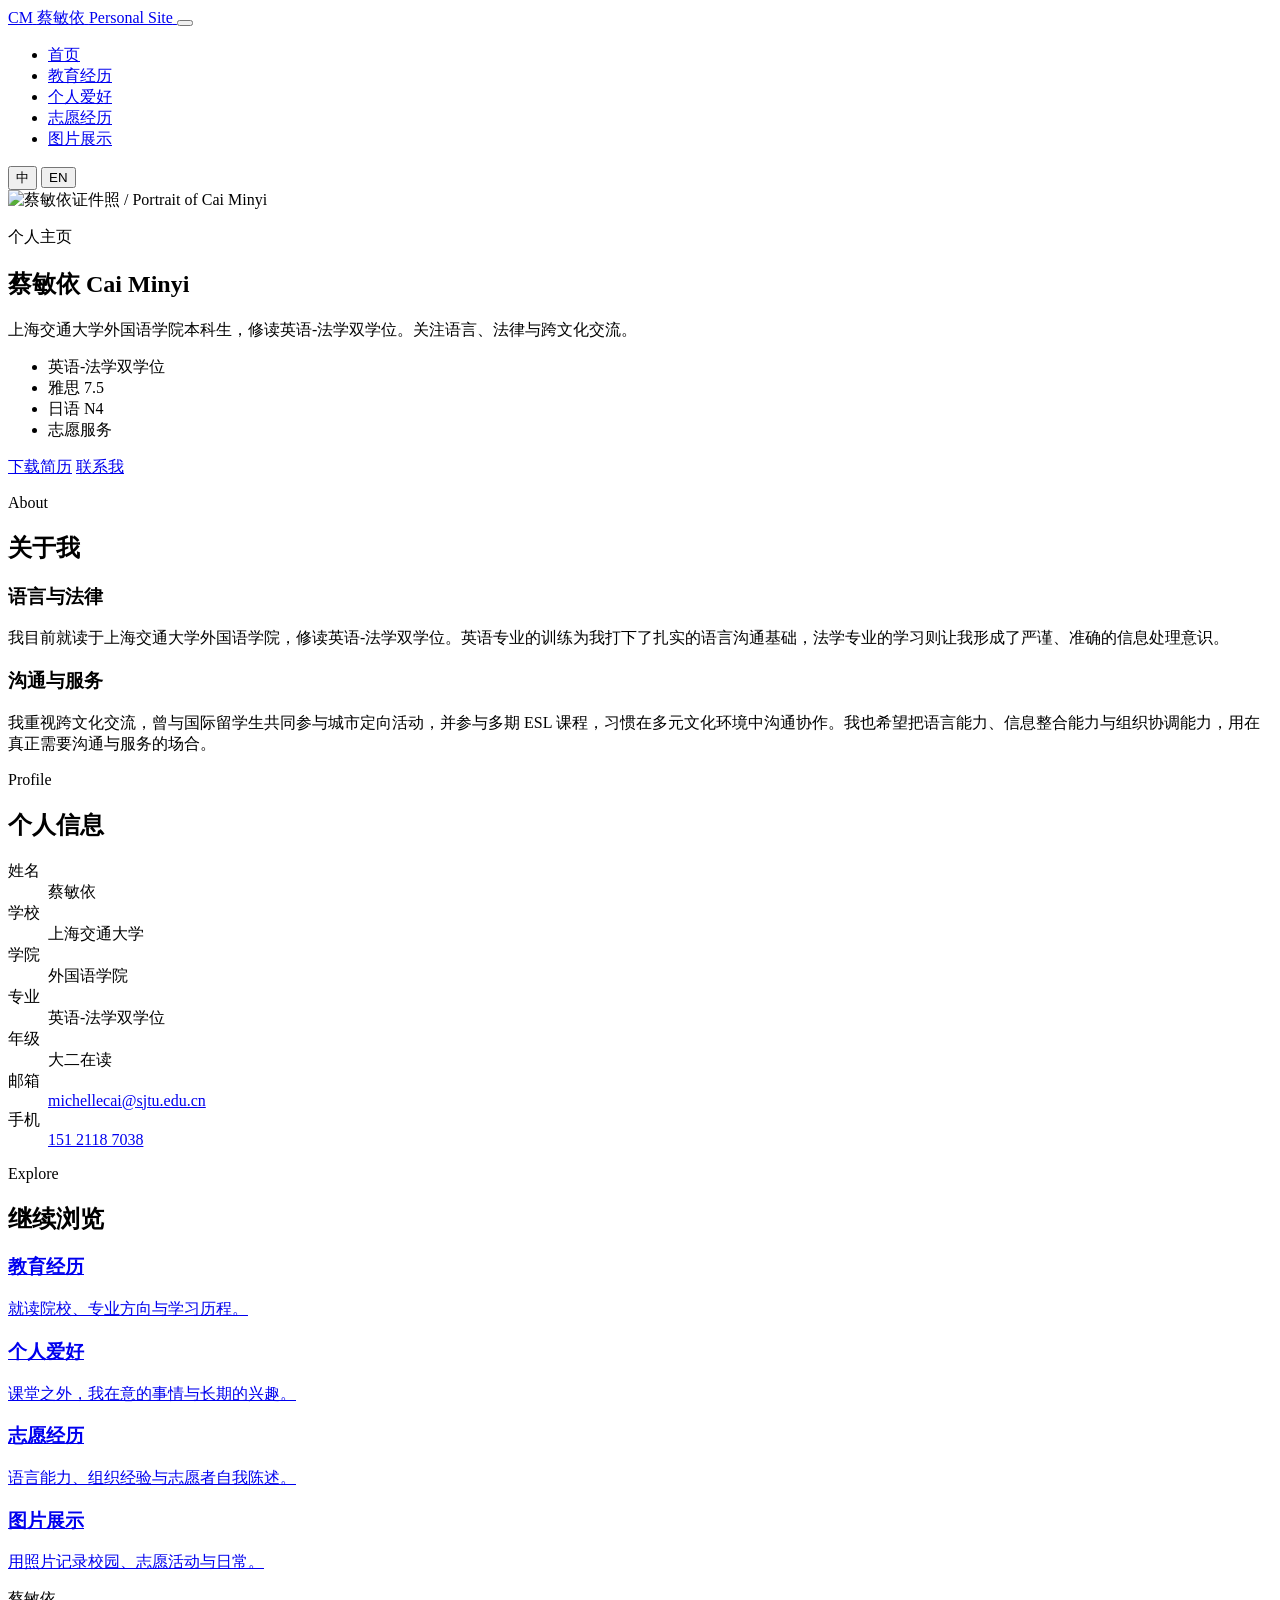
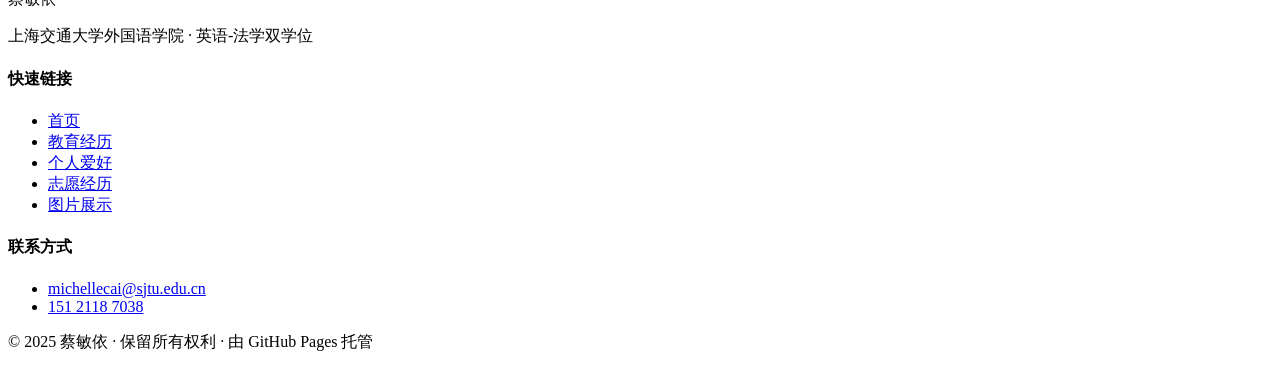
==== index.html @ cd1b555d "Add files via upload" ====
<!DOCTYPE html>
<html lang="zh-CN">
<head>
<meta charset="utf-8">
<meta name="viewport" content="width=device-width, initial-scale=1">
<title>首页 · 蔡敏依</title>
<meta name="description" content="蔡敏依的个人主页 — 上海交通大学外国语学院英语-法学双学位在读。Cai Minyi's personal website — English &amp; Law double degree at Shanghai Jiao Tong University.">
<link rel="icon" href="assets/img/favicon.svg" type="image/svg+xml">
<link rel="stylesheet" href="assets/css/style.css">
<script>
  /* 尽早确定语言，避免英文用户先看到中文 / pick the language before first paint */
  (function () {
    try {
      var q = new URLSearchParams(location.search).get('lang');
      var l = q || localStorage.getItem('cm-lang');
      if (!l) l = (navigator.language || 'zh').toLowerCase().indexOf('zh') === 0 ? 'zh' : 'en';
      if (l !== 'zh') document.documentElement.className += ' lang-en';
    } catch (e) {}
    setTimeout(function () {
      document.documentElement.className =
        document.documentElement.className.replace(/\blang-en\b/, '').replace(/\s+/g, ' ').trim();
    }, 1800);
  })();
</script>
</head>
<body data-title-key="nav.home">

<header class="site-header">
  <div class="wrap">
    <a class="brand" href="index.html">
      <span class="monogram" data-i18n="site.monogram">CM</span>
      <span>
        <span data-i18n="site.name">蔡敏依</span>
        <span class="brand-sub" data-i18n="site.role">Personal Site</span>
      </span>
    </a>
    <button class="nav-toggle" type="button" data-i18n-aria="nav.menu" aria-label="打开菜单" aria-expanded="false" aria-controls="site-nav"><span></span></button>
    <nav class="nav" id="site-nav" data-i18n-aria="nav.menu">
      <ul>
        <li><a href="index.html" class="active" data-i18n="nav.home">首页</a></li>
        <li><a href="education.html" data-i18n="nav.education">教育经历</a></li>
        <li><a href="hobbies.html" data-i18n="nav.hobbies">个人爱好</a></li>
        <li><a href="volunteer.html" data-i18n="nav.volunteer">志愿经历</a></li>
        <li><a href="gallery.html" data-i18n="nav.gallery">图片展示</a></li>
      </ul>
    </nav>
    <div class="lang-switch" role="group" data-i18n-aria="lang.label">
      <button type="button" data-lang-btn="zh" aria-pressed="true" data-i18n="lang.zh">中</button>
      <button type="button" data-lang-btn="en" aria-pressed="false" data-i18n="lang.en">EN</button>
    </div>
  </div>
</header>

<main id="main">

  <!-- ==================== 首屏 · 个人信息 ==================== -->
  <section class="hero">
    <div class="wrap hero-grid">
      <div class="portrait fade-in">
        <img src="assets/img/profile.jpg"
             srcset="assets/img/profile-sm.jpg 400w, assets/img/profile.jpg 786w"
             sizes="(max-width: 900px) 268px, 320px"
             width="786" height="1100"
             alt="蔡敏依证件照 / Portrait of Cai Minyi">
      </div>

      <div class="fade-in d1">
        <p class="eyebrow" data-i18n="home.eyebrow">个人主页</p>
        <h1>
          <span data-i18n="site.name">蔡敏依</span>
          <span class="name-en">Cai Minyi</span>
        </h1>
        <p class="lede" data-i18n="home.lede">上海交通大学外国语学院本科生，修读英语-法学双学位。关注语言、法律与跨文化交流。</p>

        <ul class="tags">
          <li data-i18n="home.tag1">英语-法学双学位</li>
          <li data-i18n="home.tag2">雅思 7.5</li>
          <li data-i18n="home.tag3">日语 N4</li>
          <li data-i18n="home.tag4">志愿服务</li>
        </ul>

        <div class="btn-row">
          <a class="btn btn-primary" href="assets/files/volunteer-cv.docx" download data-i18n="home.btnCv">下载简历</a>
          <a class="btn btn-ghost" href="mailto:michellecai@sjtu.edu.cn" data-i18n="home.btnContact">联系我</a>
        </div>
      </div>
    </div>
  </section>

  <!-- ==================== 关于我 ==================== -->
  <section class="section">
    <div class="wrap">
      <div class="section-head">
        <p class="eyebrow" data-i18n="home.aboutEyebrow">About</p>
        <h2 data-i18n="home.aboutTitle">关于我</h2>
        <div class="rule"></div>
      </div>
      <div class="card-grid">
        <article class="card">
          <h3 data-i18n="home.aboutH1">语言与法律</h3>
          <p data-i18n="home.aboutP1">我目前就读于上海交通大学外国语学院，修读英语-法学双学位。英语专业的训练为我打下了扎实的语言沟通基础，法学专业的学习则让我形成了严谨、准确的信息处理意识。</p>
        </article>
        <article class="card">
          <h3 data-i18n="home.aboutH2">沟通与服务</h3>
          <p data-i18n="home.aboutP2">我重视跨文化交流，曾与国际留学生共同参与城市定向活动，并参与多期 ESL 课程，习惯在多元文化环境中沟通协作。我也希望把语言能力、信息整合能力与组织协调能力，用在真正需要沟通与服务的场合。</p>
        </article>
      </div>
    </div>
  </section>

  <!-- ==================== 个人信息 ==================== -->
  <section class="section">
    <div class="wrap">
      <div class="section-head">
        <p class="eyebrow" data-i18n="home.infoEyebrow">Profile</p>
        <h2 data-i18n="home.infoTitle">个人信息</h2>
        <div class="rule"></div>
      </div>

      <dl class="info-grid">
        <div class="info-item">
          <dt data-i18n="info.name">姓名</dt>
          <dd data-i18n="info.nameVal">蔡敏依</dd>
        </div>
        <div class="info-item">
          <dt data-i18n="info.school">学校</dt>
          <dd data-i18n="info.schoolVal">上海交通大学</dd>
        </div>
        <div class="info-item">
          <dt data-i18n="info.faculty">学院</dt>
          <dd data-i18n="info.facultyVal">外国语学院</dd>
        </div>
        <div class="info-item">
          <dt data-i18n="info.major">专业</dt>
          <dd data-i18n="info.majorVal">英语-法学双学位</dd>
        </div>
        <div class="info-item">
          <dt data-i18n="info.year">年级</dt>
          <dd data-i18n="info.yearVal">大二在读</dd>
        </div>
        <div class="info-item">
          <dt data-i18n="info.email">邮箱</dt>
          <dd><a href="mailto:michellecai@sjtu.edu.cn">michellecai@sjtu.edu.cn</a></dd>
        </div>
        <div class="info-item">
          <dt data-i18n="info.phone">手机</dt>
          <dd><a href="tel:+8615121187038">151 2118 7038</a></dd>
        </div>
      </dl>
    </div>
  </section>

  <!-- ==================== 继续浏览 ==================== -->
  <section class="section">
    <div class="wrap">
      <div class="section-head">
        <p class="eyebrow" data-i18n="home.exploreEyebrow">Explore</p>
        <h2 data-i18n="home.exploreTitle">继续浏览</h2>
        <div class="rule"></div>
      </div>

      <div class="card-grid">
        <a class="card link-card" href="education.html">
          <h3 data-i18n="home.cardEduT">教育经历</h3>
          <p data-i18n="home.cardEduD">就读院校、专业方向与学习历程。</p>
        </a>
        <a class="card link-card" href="hobbies.html">
          <h3 data-i18n="home.cardHobT">个人爱好</h3>
          <p data-i18n="home.cardHobD">课堂之外，我在意的事情与长期的兴趣。</p>
        </a>
        <a class="card link-card" href="volunteer.html">
          <h3 data-i18n="home.cardVolT">志愿经历</h3>
          <p data-i18n="home.cardVolD">语言能力、组织经验与志愿者自我陈述。</p>
        </a>
        <a class="card link-card" href="gallery.html">
          <h3 data-i18n="home.cardGalT">图片展示</h3>
          <p data-i18n="home.cardGalD">用照片记录校园、志愿活动与日常。</p>
        </a>
      </div>
    </div>
  </section>

</main>

<footer class="site-footer">
  <div class="wrap">
    <div class="footer-grid">
      <div class="footer-col">
        <p class="footer-name" data-i18n="site.name">蔡敏依</p>
        <p data-i18n="footer.tagline">上海交通大学外国语学院 · 英语-法学双学位</p>
      </div>
      <div class="footer-col">
        <h4 data-i18n="footer.linksTitle">快速链接</h4>
        <ul class="footer-links">
          <li><a href="index.html" data-i18n="nav.home">首页</a></li>
          <li><a href="education.html" data-i18n="nav.education">教育经历</a></li>
          <li><a href="hobbies.html" data-i18n="nav.hobbies">个人爱好</a></li>
          <li><a href="volunteer.html" data-i18n="nav.volunteer">志愿经历</a></li>
          <li><a href="gallery.html" data-i18n="nav.gallery">图片展示</a></li>
        </ul>
      </div>
      <div class="footer-col">
        <h4 data-i18n="footer.contactTitle">联系方式</h4>
        <ul class="footer-links">
          <li><a href="mailto:michellecai@sjtu.edu.cn">michellecai@sjtu.edu.cn</a></li>
          <li><a href="tel:+8615121187038">151 2118 7038</a></li>
        </ul>
      </div>
    </div>
    <p class="footer-fine">© <span data-year>2025</span> <span data-i18n="site.name">蔡敏依</span> · <span data-i18n="footer.rights">保留所有权利</span> · <span data-i18n="footer.built">由 GitHub Pages 托管</span></p>
  </div>
</footer>

<script src="assets/js/i18n.js"></script>
<script src="assets/js/main.js"></script>
</body>
</html>
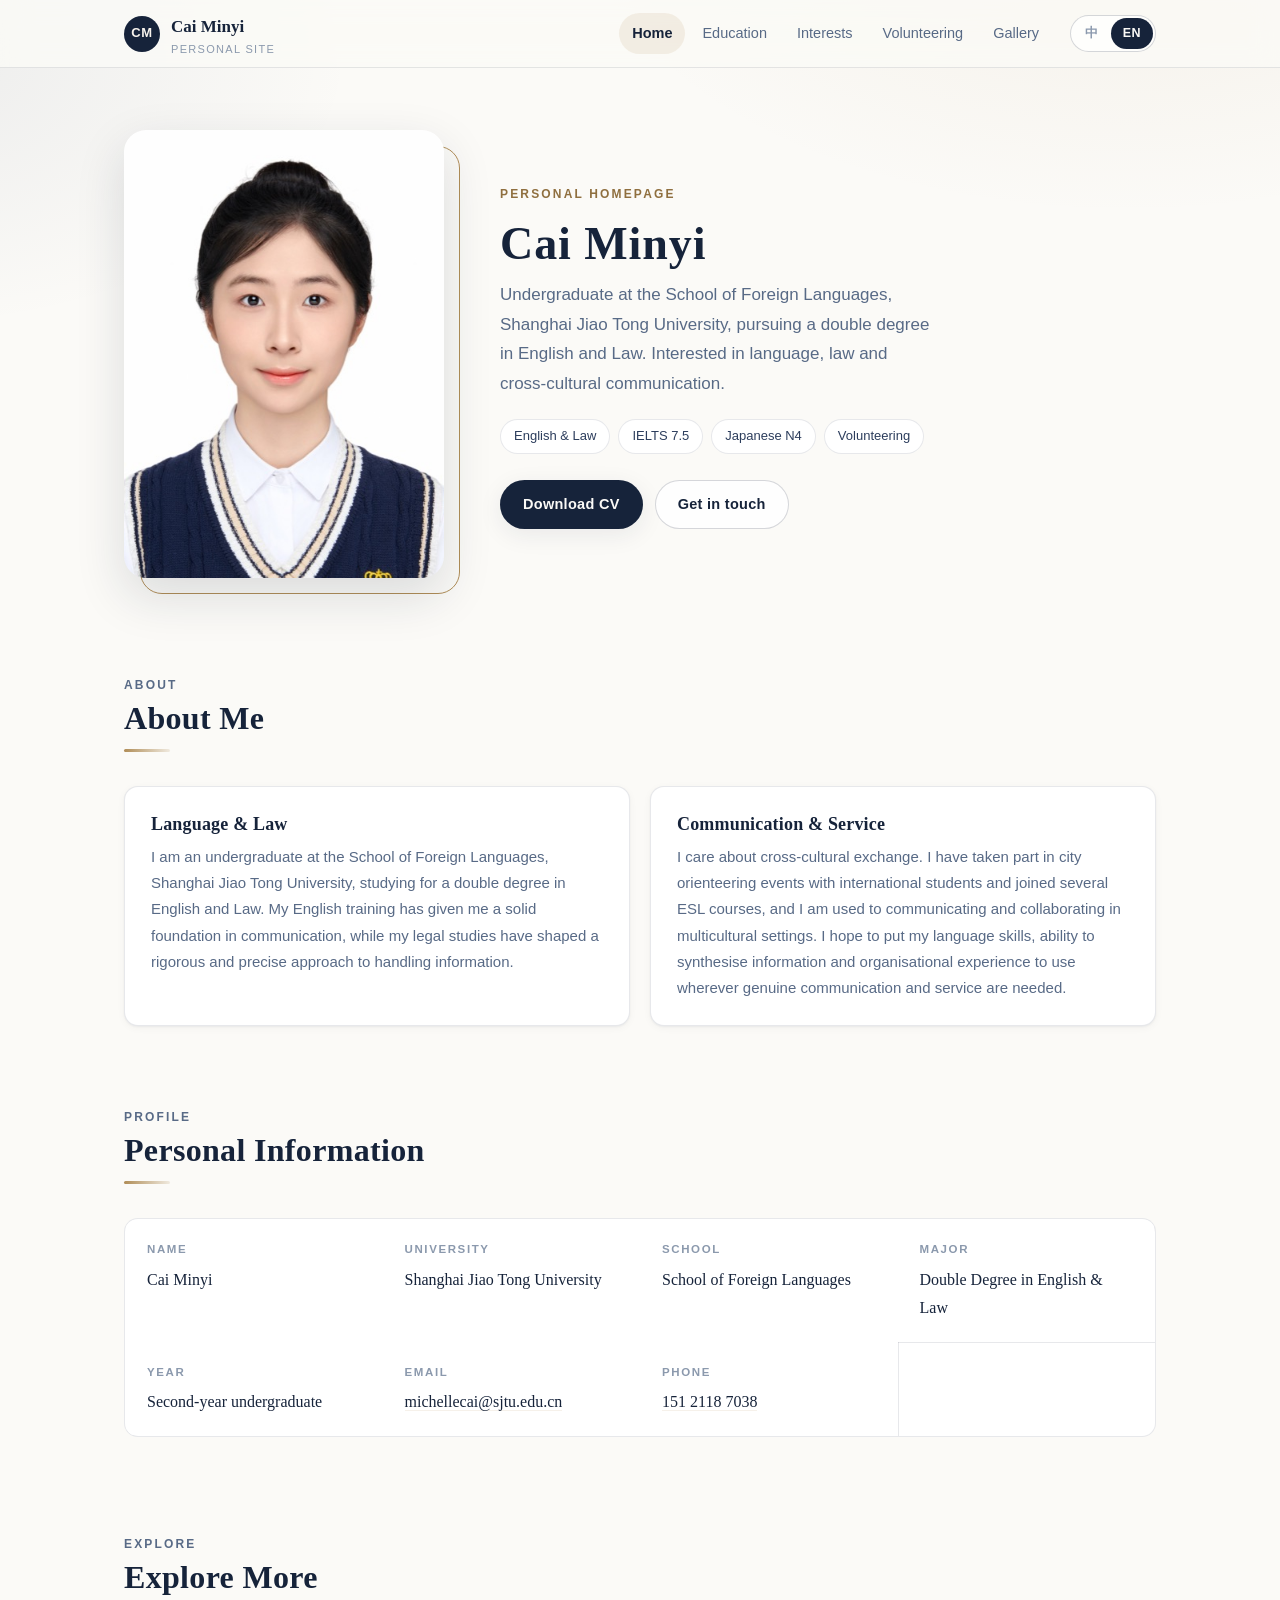
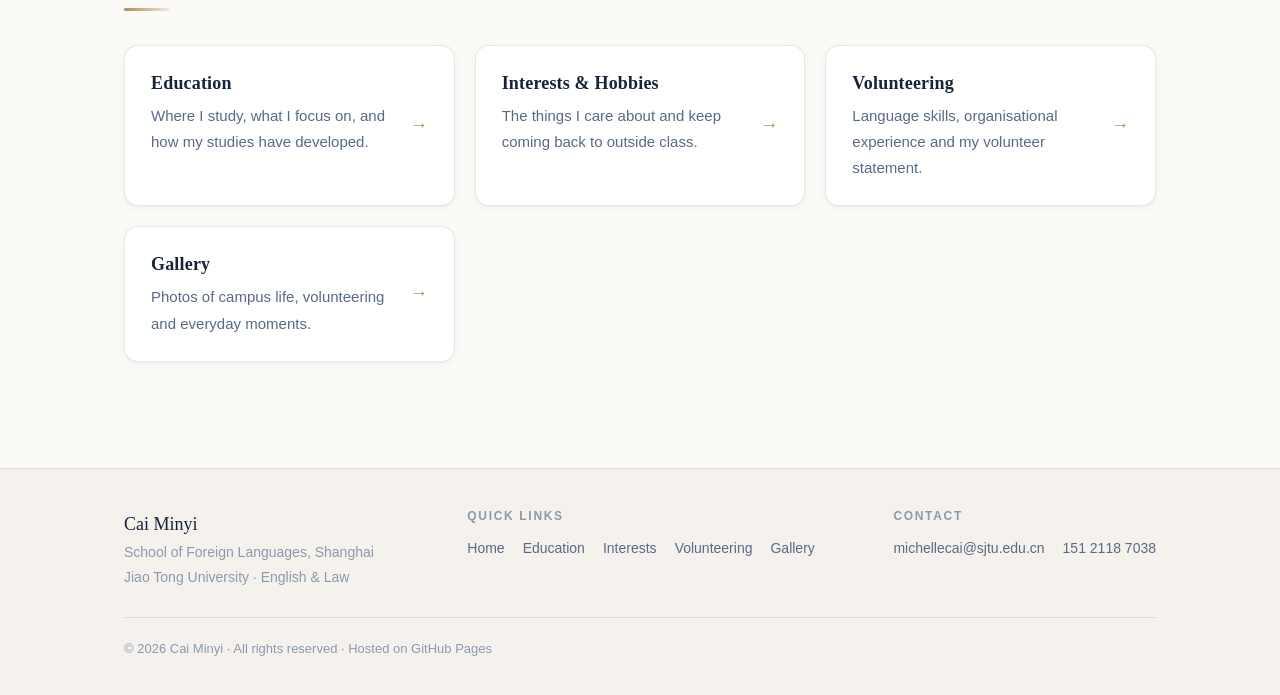
==== commit 49038a41: "Add files via upload" ====
--- a/index.html
+++ b/index.html
@@ -5,8 +5,8 @@
 <meta name="viewport" content="width=device-width, initial-scale=1">
 <title>首页 · 蔡敏依</title>
 <meta name="description" content="蔡敏依的个人主页 — 上海交通大学外国语学院英语-法学双学位在读。Cai Minyi's personal website — English &amp; Law double degree at Shanghai Jiao Tong University.">
-<link rel="icon" href="assets/img/favicon.svg" type="image/svg+xml">
-<link rel="stylesheet" href="assets/css/style.css">
+<link rel="icon" href="favicon.svg" type="image/svg+xml">
+<link rel="stylesheet" href="style.css">
 <script>
   /* 尽早确定语言，避免英文用户先看到中文 / pick the language before first paint */
   (function () {
@@ -57,8 +57,8 @@
   <section class="hero">
     <div class="wrap hero-grid">
       <div class="portrait fade-in">
-        <img src="assets/img/profile.jpg"
-             srcset="assets/img/profile-sm.jpg 400w, assets/img/profile.jpg 786w"
+        <img src="profile.jpg"
+             srcset="profile-sm.jpg 400w, profile.jpg 786w"
              sizes="(max-width: 900px) 268px, 320px"
              width="786" height="1100"
              alt="蔡敏依证件照 / Portrait of Cai Minyi">
@@ -80,7 +80,7 @@
         </ul>
 
         <div class="btn-row">
-          <a class="btn btn-primary" href="assets/files/volunteer-cv.docx" download data-i18n="home.btnCv">下载简历</a>
+          <a class="btn btn-primary" href="volunteer-cv.docx" download data-i18n="home.btnCv">下载简历</a>
           <a class="btn btn-ghost" href="mailto:michellecai@sjtu.edu.cn" data-i18n="home.btnContact">联系我</a>
         </div>
       </div>
@@ -211,7 +211,7 @@
   </div>
 </footer>
 
-<script src="assets/js/i18n.js"></script>
-<script src="assets/js/main.js"></script>
+<script src="i18n.js"></script>
+<script src="main.js"></script>
 </body>
 </html>
--- a/style.css
+++ b/style.css
@@ -0,0 +1,465 @@
+/* ==========================================================================
+   蔡敏依 · 个人主页  |  Cai Minyi · Personal Website
+   Author: built for GitHub Pages (pure static, no dependencies)
+   ========================================================================== */
+
+/* ---------- 1. Design tokens ---------- */
+:root {
+  --ink:        #16233a;
+  --ink-2:      #2c3d5c;
+  --ink-soft:   #586a86;
+  --ink-faint:  #8b99ad;
+  --paper:      #fbfaf7;
+  --paper-2:    #f3f0ea;
+  --card:       #ffffff;
+  --line:       rgba(22, 35, 58, .10);
+  --line-2:     rgba(22, 35, 58, .18);
+  --accent:     #b08d57;
+  --accent-2:   #8f6f3f;
+  --accent-soft:rgba(176, 141, 87, .12);
+  --shadow-sm:  0 1px 2px rgba(22, 35, 58, .05), 0 2px 8px rgba(22, 35, 58, .04);
+  --shadow-md:  0 6px 24px rgba(22, 35, 58, .08);
+  --shadow-lg:  0 18px 50px rgba(22, 35, 58, .14);
+
+  --serif: "Noto Serif SC", "Source Han Serif SC", "Songti SC", "SimSun", Georgia, "Times New Roman", serif;
+  --sans:  -apple-system, BlinkMacSystemFont, "Segoe UI", "PingFang SC",
+           "Hiragino Sans GB", "Microsoft YaHei", "Helvetica Neue", Arial, sans-serif;
+
+  --wrap: 1080px;
+  --radius: 14px;
+  --radius-lg: 22px;
+  --header-h: 68px;
+}
+
+/* ---------- 2. Reset / base ---------- */
+*, *::before, *::after { box-sizing: border-box; }
+
+html { scroll-behavior: smooth; -webkit-text-size-adjust: 100%; }
+
+body {
+  margin: 0;
+  font-family: var(--sans);
+  font-size: 16px;
+  line-height: 1.75;
+  color: var(--ink-2);
+  background: var(--paper);
+  background-image:
+    radial-gradient(900px 520px at 88% -12%, rgba(176, 141, 87, .10), transparent 62%),
+    radial-gradient(760px 460px at -8% 6%, rgba(44, 61, 92, .07), transparent 60%);
+  background-attachment: fixed;
+  -webkit-font-smoothing: antialiased;
+}
+
+/* height:auto is essential — the width/height attributes on <img> become
+   presentational hints for CSS height, which would otherwise stretch images. */
+img { max-width: 100%; height: auto; display: block; border-style: none; }
+a { color: var(--accent-2); text-decoration: none; transition: color .18s ease, opacity .18s ease; }
+a:hover { color: var(--ink); }
+
+h1, h2, h3, h4 {
+  font-family: var(--serif);
+  color: var(--ink);
+  font-weight: 600;
+  line-height: 1.28;
+  margin: 0 0 .5em;
+  letter-spacing: .01em;
+}
+
+p { margin: 0 0 1em; }
+
+:focus-visible {
+  outline: 2px solid var(--accent);
+  outline-offset: 3px;
+  border-radius: 4px;
+}
+
+/* ---------- 3. Layout helpers ---------- */
+.wrap { width: 100%; max-width: var(--wrap); margin: 0 auto; padding: 0 24px; }
+
+main { min-height: 60vh; }
+
+.section { padding: 64px 0 12px; }
+.section:last-of-type { padding-bottom: 76px; }
+
+.eyebrow {
+  display: inline-block;
+  font-size: 12px;
+  font-weight: 700;
+  letter-spacing: .18em;
+  text-transform: uppercase;
+  color: var(--accent-2);
+  margin-bottom: 10px;
+}
+
+.section-head { margin-bottom: 34px; max-width: 74ch; }
+.section-head h2 { font-size: clamp(24px, 3.4vw, 32px); margin-bottom: 10px; }
+.section-head p { color: var(--ink-soft); margin-bottom: 0; }
+
+.rule {
+  width: 46px; height: 3px; border-radius: 3px;
+  background: linear-gradient(90deg, var(--accent), rgba(176, 141, 87, .15));
+  margin: 0 0 22px;
+}
+
+/* ---------- 4. Header / navigation ---------- */
+.site-header {
+  position: sticky; top: 0; z-index: 60;
+  height: var(--header-h);
+  backdrop-filter: saturate(180%) blur(14px);
+  -webkit-backdrop-filter: saturate(180%) blur(14px);
+  background: rgba(251, 250, 247, .82);
+  border-bottom: 1px solid var(--line);
+}
+
+.site-header .wrap {
+  height: 100%;
+  display: flex; align-items: center; gap: 18px;
+}
+
+.brand {
+  display: flex; align-items: center; gap: 11px;
+  font-family: var(--serif); font-size: 17px; font-weight: 600;
+  color: var(--ink); white-space: nowrap;
+}
+.brand:hover { color: var(--ink); }
+.brand .monogram {
+  width: 36px; height: 36px; flex: 0 0 36px;
+  display: grid; place-items: center;
+  border-radius: 50%;
+  background: var(--ink); color: #f7f3ec;
+  font-size: 13px; font-weight: 700; letter-spacing: .04em;
+  font-family: var(--sans);
+}
+.brand .brand-sub { font-family: var(--sans); font-size: 11px; font-weight: 500; letter-spacing: .12em; color: var(--ink-faint); text-transform: uppercase; display: block; line-height: 1; margin-top: 2px; }
+
+.nav { margin-left: auto; }
+.nav ul { display: flex; align-items: center; gap: 4px; list-style: none; margin: 0; padding: 0; }
+.nav a {
+  display: block; padding: 8px 13px; border-radius: 999px;
+  font-size: 14.5px; color: var(--ink-soft); white-space: nowrap;
+  transition: background .18s ease, color .18s ease;
+}
+.nav a:hover { background: rgba(22, 35, 58, .05); color: var(--ink); }
+.nav a.active { color: var(--ink); font-weight: 600; background: var(--accent-soft); }
+
+/* language switch */
+.lang-switch {
+  display: inline-flex; align-items: center;
+  border: 1px solid var(--line-2); border-radius: 999px;
+  padding: 2px; background: rgba(255, 255, 255, .7);
+  flex: 0 0 auto;
+}
+.lang-switch button {
+  appearance: none; border: 0; background: transparent; cursor: pointer;
+  font: inherit; font-size: 12.5px; font-weight: 600; letter-spacing: .04em;
+  color: var(--ink-faint); padding: 5px 12px; border-radius: 999px;
+  transition: background .2s ease, color .2s ease;
+}
+.lang-switch button[aria-pressed="true"] { background: var(--ink); color: #fbfaf7; }
+.lang-switch button:hover[aria-pressed="false"] { color: var(--ink); }
+
+.nav-toggle {
+  display: none; margin-left: auto;
+  width: 42px; height: 38px; border: 1px solid var(--line-2); border-radius: 10px;
+  background: rgba(255, 255, 255, .7); cursor: pointer; padding: 0;
+  place-items: center;
+}
+.nav-toggle span, .nav-toggle span::before, .nav-toggle span::after {
+  content: ""; display: block; width: 17px; height: 1.6px; background: var(--ink); border-radius: 2px;
+  transition: transform .25s ease, opacity .2s ease;
+}
+.nav-toggle span { position: relative; }
+.nav-toggle span::before { position: absolute; top: -5.5px; }
+.nav-toggle span::after  { position: absolute; top: 5.5px; }
+body.nav-open .nav-toggle span { background: transparent; }
+body.nav-open .nav-toggle span::before { transform: translateY(5.5px) rotate(45deg); }
+body.nav-open .nav-toggle span::after  { transform: translateY(-5.5px) rotate(-45deg); }
+
+/* ---------- 5. Hero (home) ---------- */
+.hero { padding: 62px 0 28px; }
+.hero-grid {
+  display: grid; grid-template-columns: 320px 1fr;
+  gap: 56px; align-items: center;
+}
+
+.portrait { position: relative; }
+.portrait::after {
+  content: ""; position: absolute; inset: 16px -16px -16px 16px;
+  border: 1px solid var(--accent); border-radius: var(--radius-lg);
+  z-index: 0; pointer-events: none;
+}
+.portrait img {
+  position: relative; z-index: 1;
+  width: 100%; height: auto; border-radius: var(--radius-lg);
+  box-shadow: var(--shadow-lg);
+  background: var(--paper-2);
+}
+
+.hero h1 {
+  font-size: clamp(32px, 5vw, 46px);
+  letter-spacing: .02em; margin-bottom: 6px;
+}
+.hero .name-en {
+  display: block; font-family: var(--sans); font-size: 14px;
+  font-weight: 500; letter-spacing: .26em; text-transform: uppercase;
+  color: var(--accent-2); margin-bottom: 16px;
+}
+.hero .lede { font-size: 17px; color: var(--ink-soft); max-width: 46ch; margin-bottom: 20px; }
+
+.tags { display: flex; flex-wrap: wrap; gap: 8px; list-style: none; margin: 0 0 26px; padding: 0; }
+.tags li {
+  font-size: 13px; padding: 5px 13px; border-radius: 999px;
+  background: #fff; border: 1px solid var(--line); color: var(--ink-2);
+}
+
+.btn-row { display: flex; flex-wrap: wrap; gap: 12px; }
+.btn {
+  display: inline-flex; align-items: center; gap: 8px;
+  padding: 11px 22px; border-radius: 999px;
+  font-size: 14.5px; font-weight: 600; letter-spacing: .02em;
+  border: 1px solid transparent; cursor: pointer;
+  transition: transform .18s ease, box-shadow .18s ease, background .18s ease, color .18s ease;
+}
+.btn:hover { transform: translateY(-1px); }
+.btn-primary { background: var(--ink); color: #fbfaf7; box-shadow: var(--shadow-md); }
+.btn-primary:hover { background: #0f1a2c; color: #fff; }
+.btn-ghost { background: rgba(255, 255, 255, .8); border-color: var(--line-2); color: var(--ink); }
+.btn-ghost:hover { border-color: var(--accent); color: var(--accent-2); }
+
+/* ---------- 6. Info list ---------- */
+.info-grid {
+  display: grid; grid-template-columns: repeat(auto-fit, minmax(230px, 1fr));
+  gap: 0; background: var(--card);
+  border: 1px solid var(--line); border-radius: var(--radius);
+  overflow: hidden;
+}
+.info-item {
+  background: var(--card); padding: 20px 22px;
+  box-shadow: 1px 0 0 var(--line), 0 1px 0 var(--line);
+}
+.info-item dt {
+  font-size: 11.5px; font-weight: 700; letter-spacing: .14em;
+  text-transform: uppercase; color: var(--ink-faint); margin-bottom: 6px;
+}
+.info-item dd { margin: 0; font-size: 16px; color: var(--ink); font-family: var(--serif); }
+.info-item dd a { color: var(--ink); border-bottom: 1px solid var(--accent-soft); }
+.info-item dd a:hover { color: var(--accent-2); border-bottom-color: var(--accent); }
+
+/* ---------- 7. Cards ---------- */
+.card-grid { display: grid; grid-template-columns: repeat(auto-fit, minmax(260px, 1fr)); gap: 20px; }
+
+.card {
+  background: var(--card); border: 1px solid var(--line);
+  border-radius: var(--radius); padding: 26px 26px 24px;
+  box-shadow: var(--shadow-sm);
+  transition: transform .2s ease, box-shadow .2s ease, border-color .2s ease;
+}
+.card:hover { transform: translateY(-3px); box-shadow: var(--shadow-md); border-color: var(--line-2); }
+.card h3 { font-size: 18px; margin-bottom: 8px; }
+.card p { color: var(--ink-soft); font-size: 15px; margin-bottom: 0; }
+.card .icon {
+  width: 40px; height: 40px; border-radius: 11px; margin-bottom: 16px;
+  display: grid; place-items: center; background: var(--accent-soft);
+  color: var(--accent-2); font-size: 19px;
+}
+
+/* link-cards on home */
+.link-card { display: block; color: inherit; position: relative; padding-right: 46px; }
+.link-card::after {
+  content: "→"; position: absolute; right: 26px; top: 50%; transform: translateY(-50%);
+  color: var(--accent); font-size: 18px; transition: transform .2s ease;
+}
+.link-card:hover { color: inherit; }
+.link-card:hover::after { transform: translateY(-50%) translateX(4px); }
+
+/* ---------- 8. Timeline (education) ---------- */
+.timeline { position: relative; list-style: none; margin: 0; padding: 0 0 0 30px; }
+.timeline::before {
+  content: ""; position: absolute; left: 6px; top: 6px; bottom: 6px;
+  width: 1px; background: linear-gradient(180deg, var(--accent), rgba(176, 141, 87, .12));
+}
+.timeline > li { position: relative; padding: 0 0 34px; }
+.timeline > li::before {
+  content: ""; position: absolute; left: -30px; top: 8px;
+  width: 13px; height: 13px; border-radius: 50%;
+  background: var(--paper); border: 2px solid var(--accent);
+}
+.timeline .tl-when {
+  font-size: 12.5px; font-weight: 700; letter-spacing: .1em;
+  text-transform: uppercase; color: var(--accent-2); margin-bottom: 4px;
+}
+.timeline h3 { font-size: 19px; margin-bottom: 2px; }
+.timeline .tl-org { font-size: 14.5px; color: var(--ink-faint); margin-bottom: 10px; }
+.timeline p { color: var(--ink-soft); font-size: 15px; margin-bottom: 0; max-width: 68ch; }
+
+/* ---------- 9. Placeholder (待填写) ---------- */
+.tbd {
+  display: inline-block; font-family: var(--sans);
+  font-size: 12.5px; font-weight: 600; letter-spacing: .06em;
+  color: var(--accent-2); background: var(--accent-soft);
+  border: 1px dashed rgba(176, 141, 87, .55);
+  border-radius: 999px; padding: 2px 11px;
+}
+.tbd-block {
+  border: 1px dashed var(--line-2); border-radius: var(--radius);
+  padding: 22px 24px; background: rgba(255, 255, 255, .6);
+  color: var(--ink-faint); font-size: 15px;
+}
+.tbd-block strong { color: var(--ink-soft); font-weight: 600; }
+
+/* ---------- 10. Gallery ---------- */
+.gallery {
+  display: grid; gap: 16px; align-items: start;
+  grid-template-columns: repeat(auto-fill, minmax(280px, 1fr));
+}
+.gallery figure {
+  margin: 0; position: relative; overflow: hidden;
+  border-radius: var(--radius); background: var(--card);
+  border: 1px solid var(--line); box-shadow: var(--shadow-sm);
+  cursor: zoom-in;
+  transition: transform .22s ease, box-shadow .22s ease;
+}
+.gallery figure:hover { transform: translateY(-3px); box-shadow: var(--shadow-md); }
+.gallery img {
+  width: 100%; height: auto; aspect-ratio: 4 / 3;
+  object-fit: cover; transition: transform .5s ease;
+}
+.gallery figure:hover img { transform: scale(1.04); }
+.gallery figcaption {
+  padding: 13px 16px 15px; font-size: 14px; color: var(--ink-2);
+  border-top: 1px solid var(--line);
+}
+.gallery figcaption small { display: block; color: var(--ink-faint); font-size: 12.5px; margin-top: 3px; }
+
+/* lightbox */
+.lightbox {
+  position: fixed; inset: 0; z-index: 200;
+  display: none; place-items: center; padding: 24px;
+  background: rgba(12, 18, 30, .92);
+  backdrop-filter: blur(3px);
+}
+.lightbox.open { display: grid; animation: fade .22s ease; }
+.lightbox img {
+  max-width: min(1080px, 94vw); max-height: 82vh; width: auto;
+  border-radius: 10px; box-shadow: 0 30px 80px rgba(0, 0, 0, .5);
+}
+.lightbox .lb-cap { color: #e8e3da; text-align: center; margin-top: 14px; font-size: 14.5px; }
+.lightbox .lb-close {
+  position: absolute; top: 18px; right: 22px;
+  width: 44px; height: 44px; border-radius: 50%;
+  border: 1px solid rgba(255, 255, 255, .3); background: rgba(255, 255, 255, .08);
+  color: #fff; font-size: 20px; line-height: 1; cursor: pointer;
+}
+.lightbox .lb-close:hover { background: rgba(255, 255, 255, .2); }
+.lightbox .lb-nav {
+  position: absolute; top: 50%; transform: translateY(-50%);
+  width: 46px; height: 46px; border-radius: 50%; cursor: pointer;
+  border: 1px solid rgba(255, 255, 255, .3); background: rgba(255, 255, 255, .08);
+  color: #fff; font-size: 18px; line-height: 1;
+}
+.lightbox .lb-nav:hover { background: rgba(255, 255, 255, .2); }
+.lightbox .lb-prev { left: 20px; }
+.lightbox .lb-next { right: 20px; }
+@media (max-width: 620px) { .lightbox .lb-nav { display: none; } }
+
+/* ---------- 11. Quote / statement ---------- */
+.quote {
+  background: var(--card); border: 1px solid var(--line);
+  border-left: 3px solid var(--accent);
+  border-radius: 0 var(--radius) var(--radius) 0;
+  padding: 28px 30px; box-shadow: var(--shadow-sm);
+  color: var(--ink-2); font-size: 16px;
+}
+.quote p:last-child { margin-bottom: 0; }
+
+/* ---------- 12. Page header (inner pages) ---------- */
+.page-head { padding: 56px 0 8px; }
+.page-head h1 { font-size: clamp(28px, 4.4vw, 40px); margin-bottom: 12px; }
+.page-head p { color: var(--ink-soft); max-width: 66ch; }
+
+/* ---------- 13. Footer ---------- */
+.site-footer {
+  border-top: 1px solid var(--line);
+  background: rgba(243, 240, 234, .7);
+  padding: 40px 0 34px; margin-top: 30px;
+  font-size: 14px; color: var(--ink-faint);
+}
+.footer-grid {
+  display: flex; flex-wrap: wrap; gap: 22px;
+  align-items: flex-start; justify-content: space-between;
+}
+.footer-links { display: flex; flex-wrap: wrap; gap: 18px; list-style: none; margin: 0; padding: 0; }
+.footer-links a { color: var(--ink-soft); }
+.footer-links a:hover { color: var(--accent-2); }
+
+/* ---------- 14. Page transition ---------- */
+@media (prefers-reduced-motion: no-preference) {
+  .fade-in { animation: rise .5s cubic-bezier(.22, .8, .3, 1) both; }
+  .fade-in.d1 { animation-delay: .06s; }
+  .fade-in.d2 { animation-delay: .12s; }
+  .fade-in.d3 { animation-delay: .18s; }
+}
+@keyframes rise { from { opacity: 0; transform: translateY(14px); } to { opacity: 1; transform: none; } }
+@keyframes fade { from { opacity: 0; } to { opacity: 1; } }
+
+/* ---------- 15. Responsive ---------- */
+@media (max-width: 900px) {
+  .hero-grid { grid-template-columns: 1fr; gap: 38px; }
+  .portrait { max-width: 268px; }
+  .portrait::after { inset: 12px -12px -12px 12px; }
+}
+
+@media (max-width: 820px) {
+  :root { --header-h: 62px; }
+  .nav-toggle { display: grid; }
+  .nav {
+    position: fixed; left: 0; right: 0; top: var(--header-h);
+    margin: 0; padding: 10px 18px 18px;
+    background: rgba(251, 250, 247, .98);
+    border-bottom: 1px solid var(--line);
+    box-shadow: var(--shadow-md);
+    transform: translateY(-12px); opacity: 0; pointer-events: none;
+    transition: transform .22s ease, opacity .22s ease;
+  }
+  body.nav-open .nav { transform: none; opacity: 1; pointer-events: auto; }
+  .nav ul { flex-direction: column; align-items: stretch; gap: 2px; }
+  .nav a { padding: 12px 14px; border-radius: 10px; font-size: 15.5px; }
+  .lang-switch { margin-left: 10px; }
+  .brand .brand-sub { display: none; }
+}
+
+@media (max-width: 560px) {
+  body { font-size: 15.5px; }
+  .wrap { padding: 0 18px; }
+  .section { padding: 46px 0 8px; }
+  .hero { padding: 40px 0 20px; }
+  .btn { padding: 10px 18px; font-size: 14px; }
+  .card { padding: 22px 20px; }
+  .quote { padding: 22px 20px; }
+}
+
+/* ---------- 16. Footer details ---------- */
+.footer-col { min-width: 190px; }
+.footer-col h4 {
+  font-family: var(--sans); font-size: 12px; font-weight: 700;
+  letter-spacing: .14em; text-transform: uppercase; color: var(--ink-faint);
+  margin: 0 0 12px;
+}
+.footer-name { font-family: var(--serif); font-size: 18px; color: var(--ink); margin-bottom: 6px; }
+.footer-col p { margin-bottom: 0; max-width: 34ch; }
+.footer-fine {
+  margin: 28px 0 0; padding-top: 20px;
+  border-top: 1px solid var(--line);
+  font-size: 13px; color: var(--ink-faint);
+}
+
+/* ---------- 17. Avoid a flash of the wrong language ---------- */
+html.lang-en body { opacity: 0; }
+html.lang-en.i18n-ready body { opacity: 1; transition: opacity .2s ease; }
+html[data-lang="en"] .name-en { display: none; }
+
+/* ---------- 18. Print ---------- */
+@media print {
+  .site-header, .site-footer, .btn-row, .lightbox { display: none !important; }
+  body { background: #fff; opacity: 1 !important; }
+}
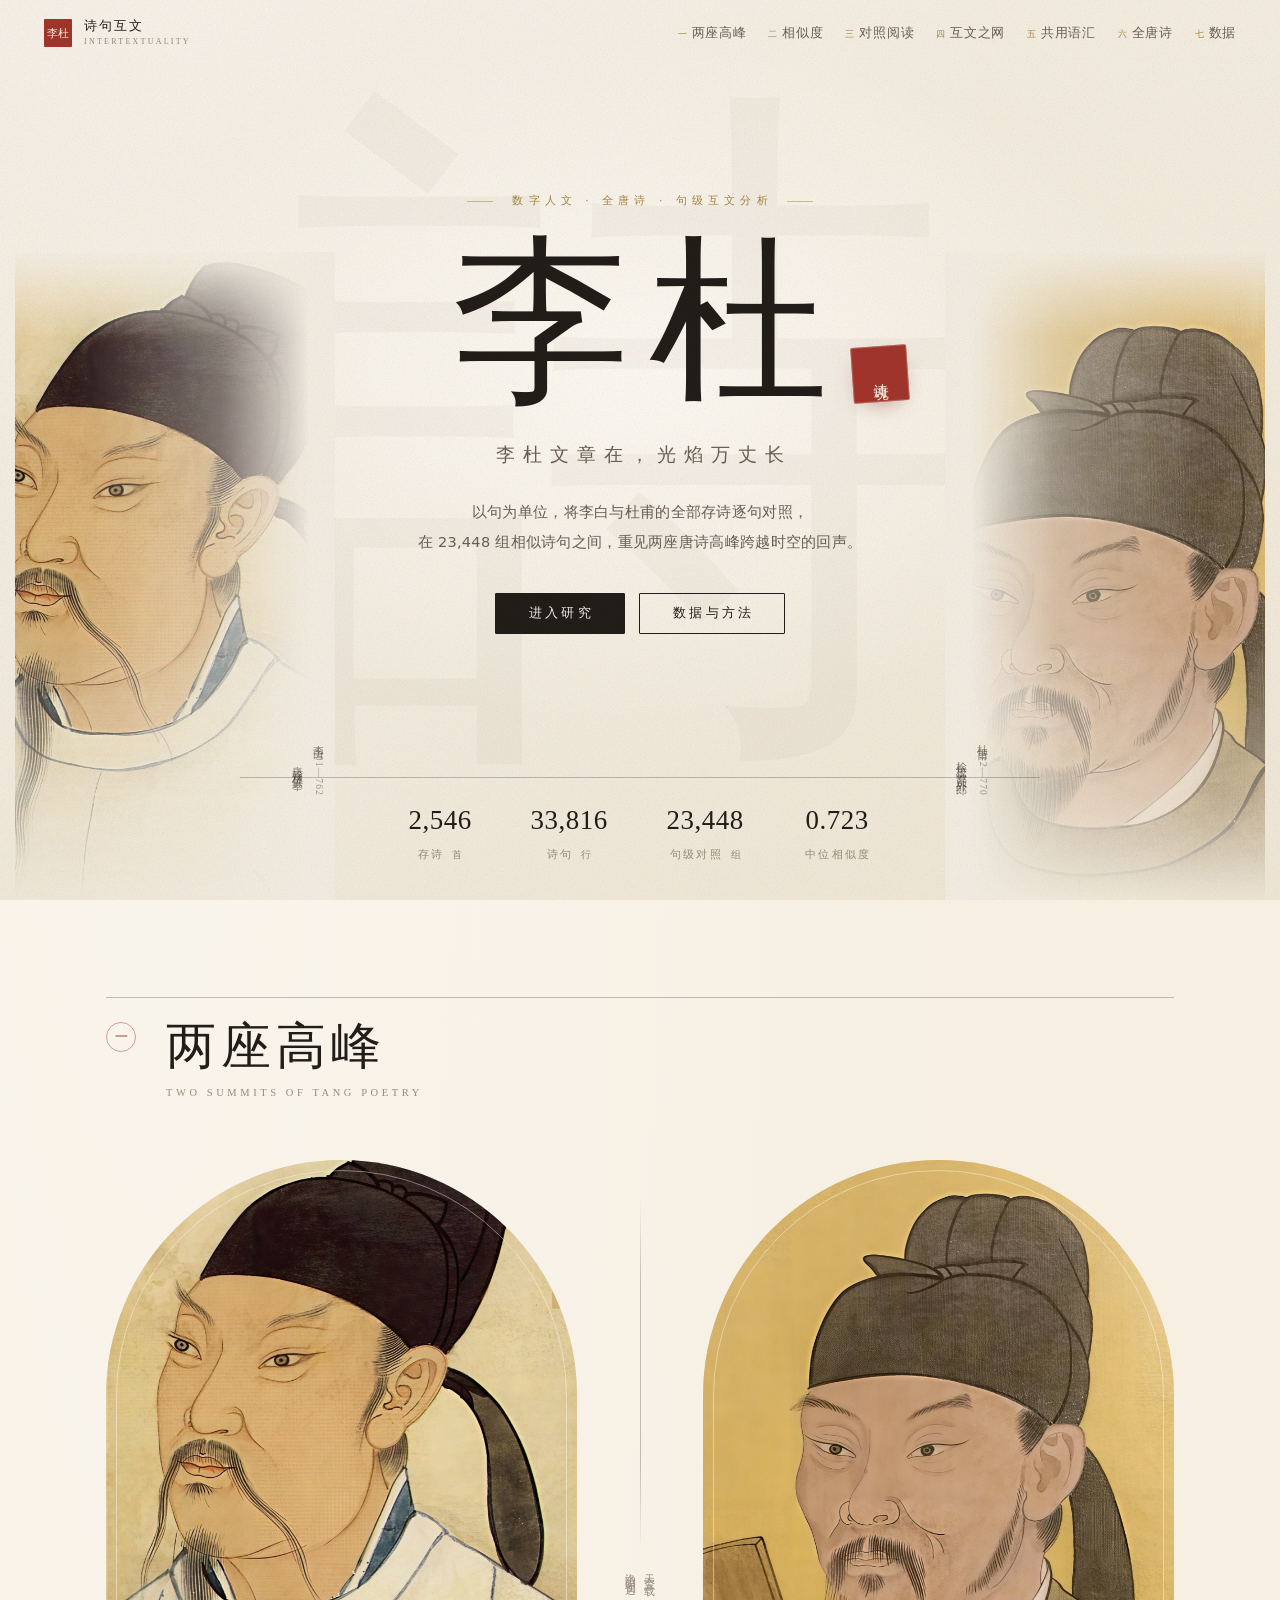
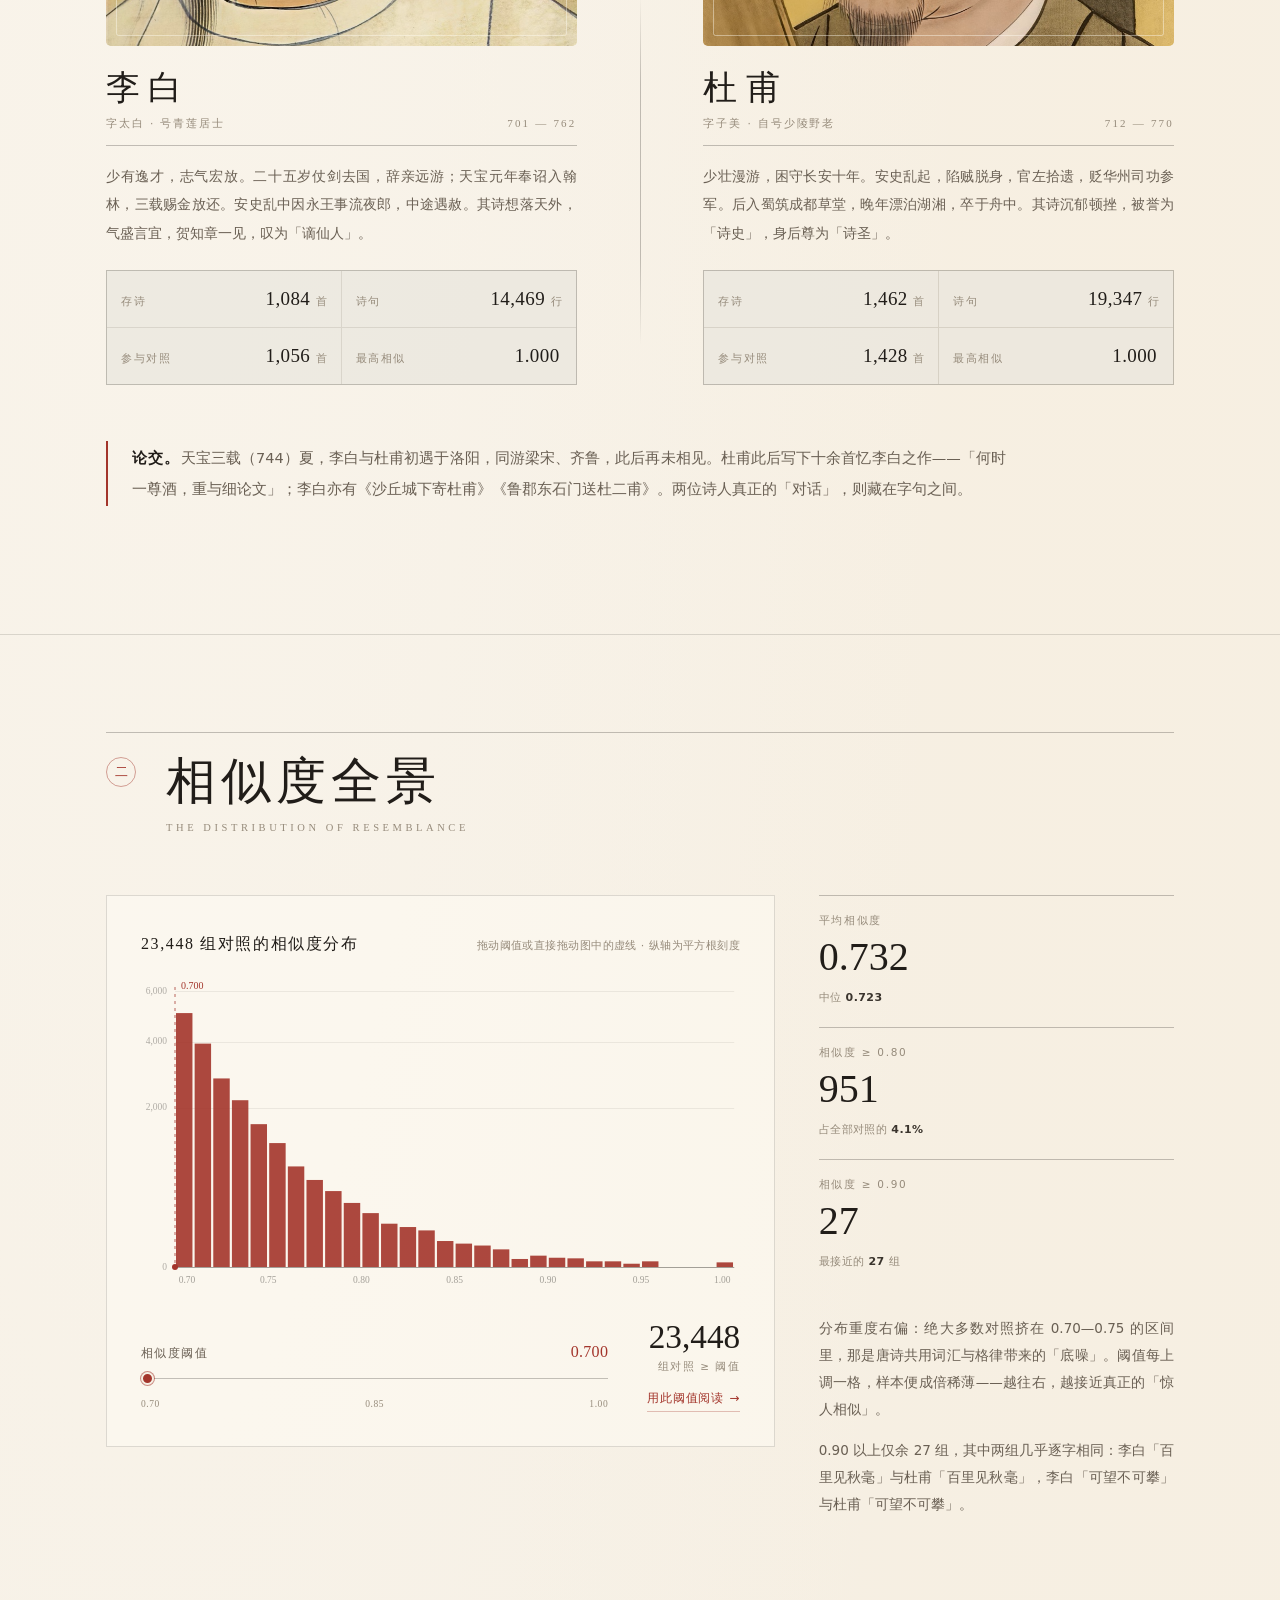
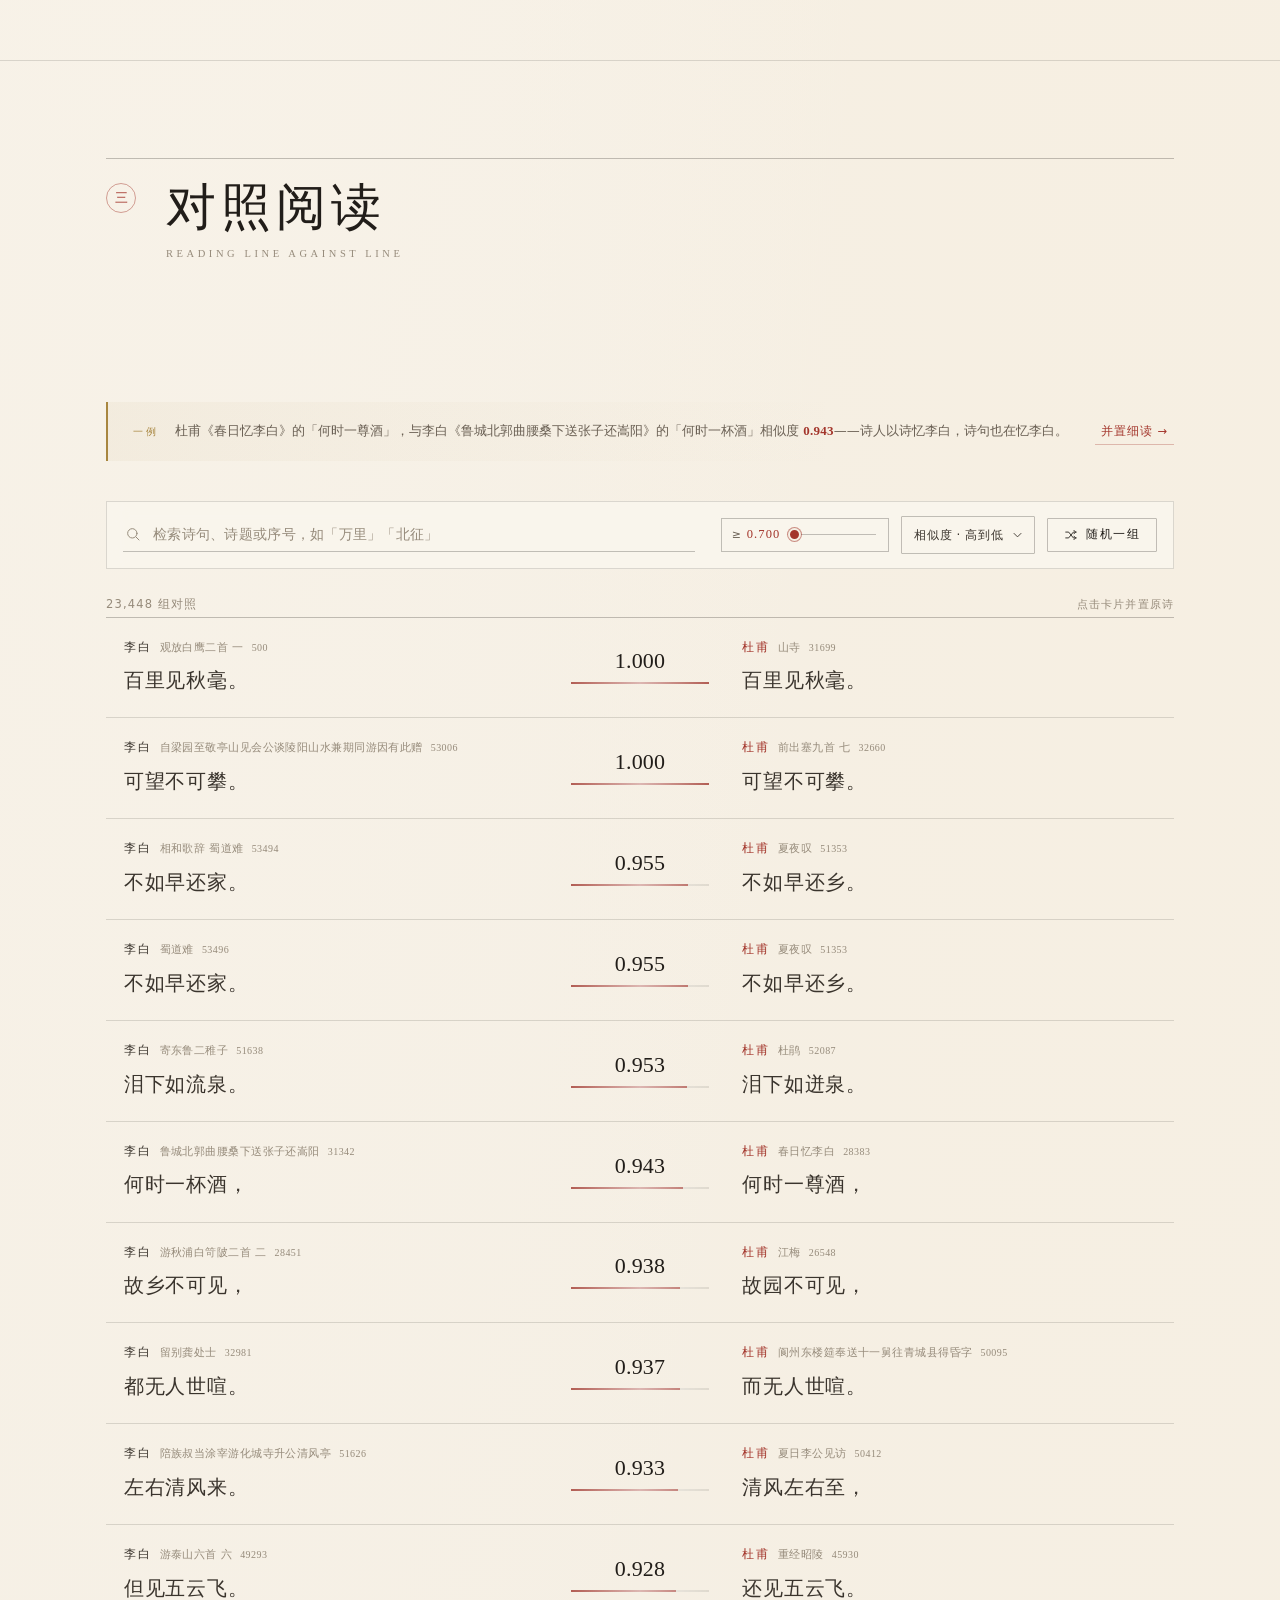
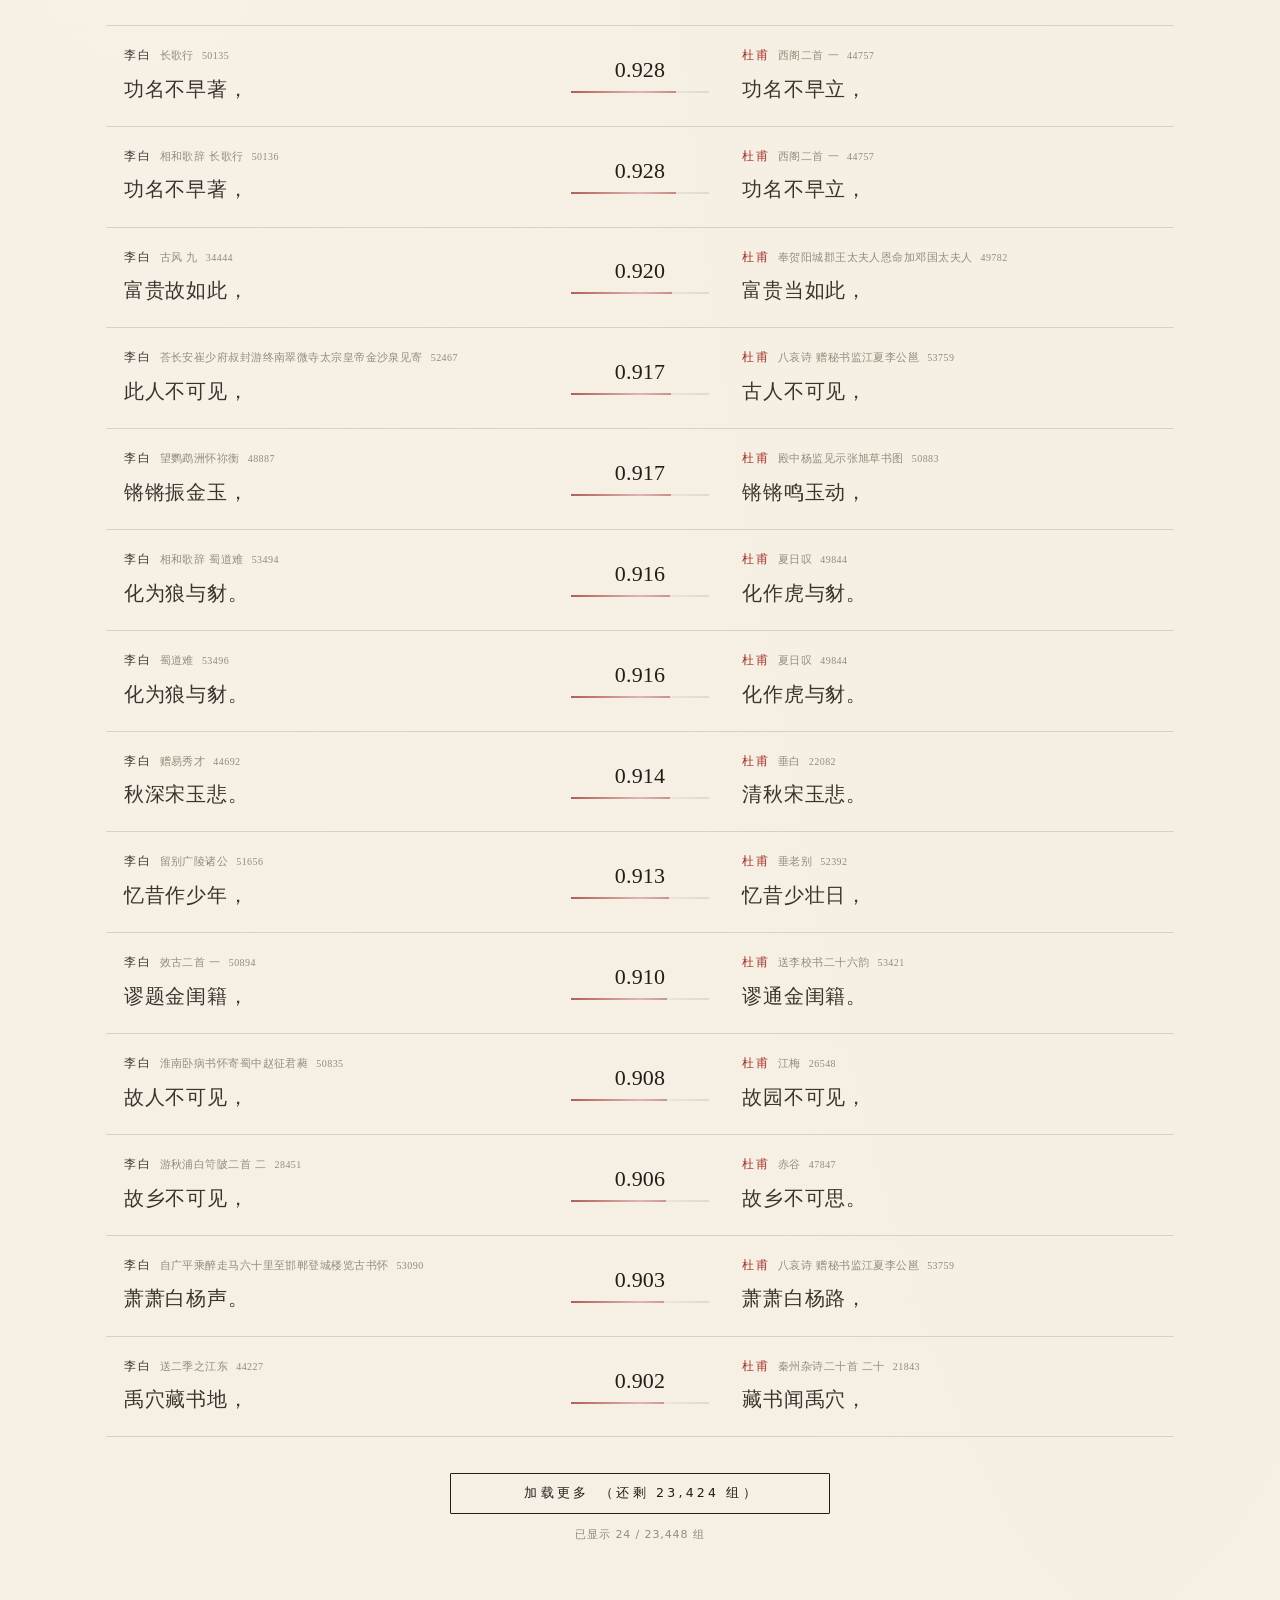
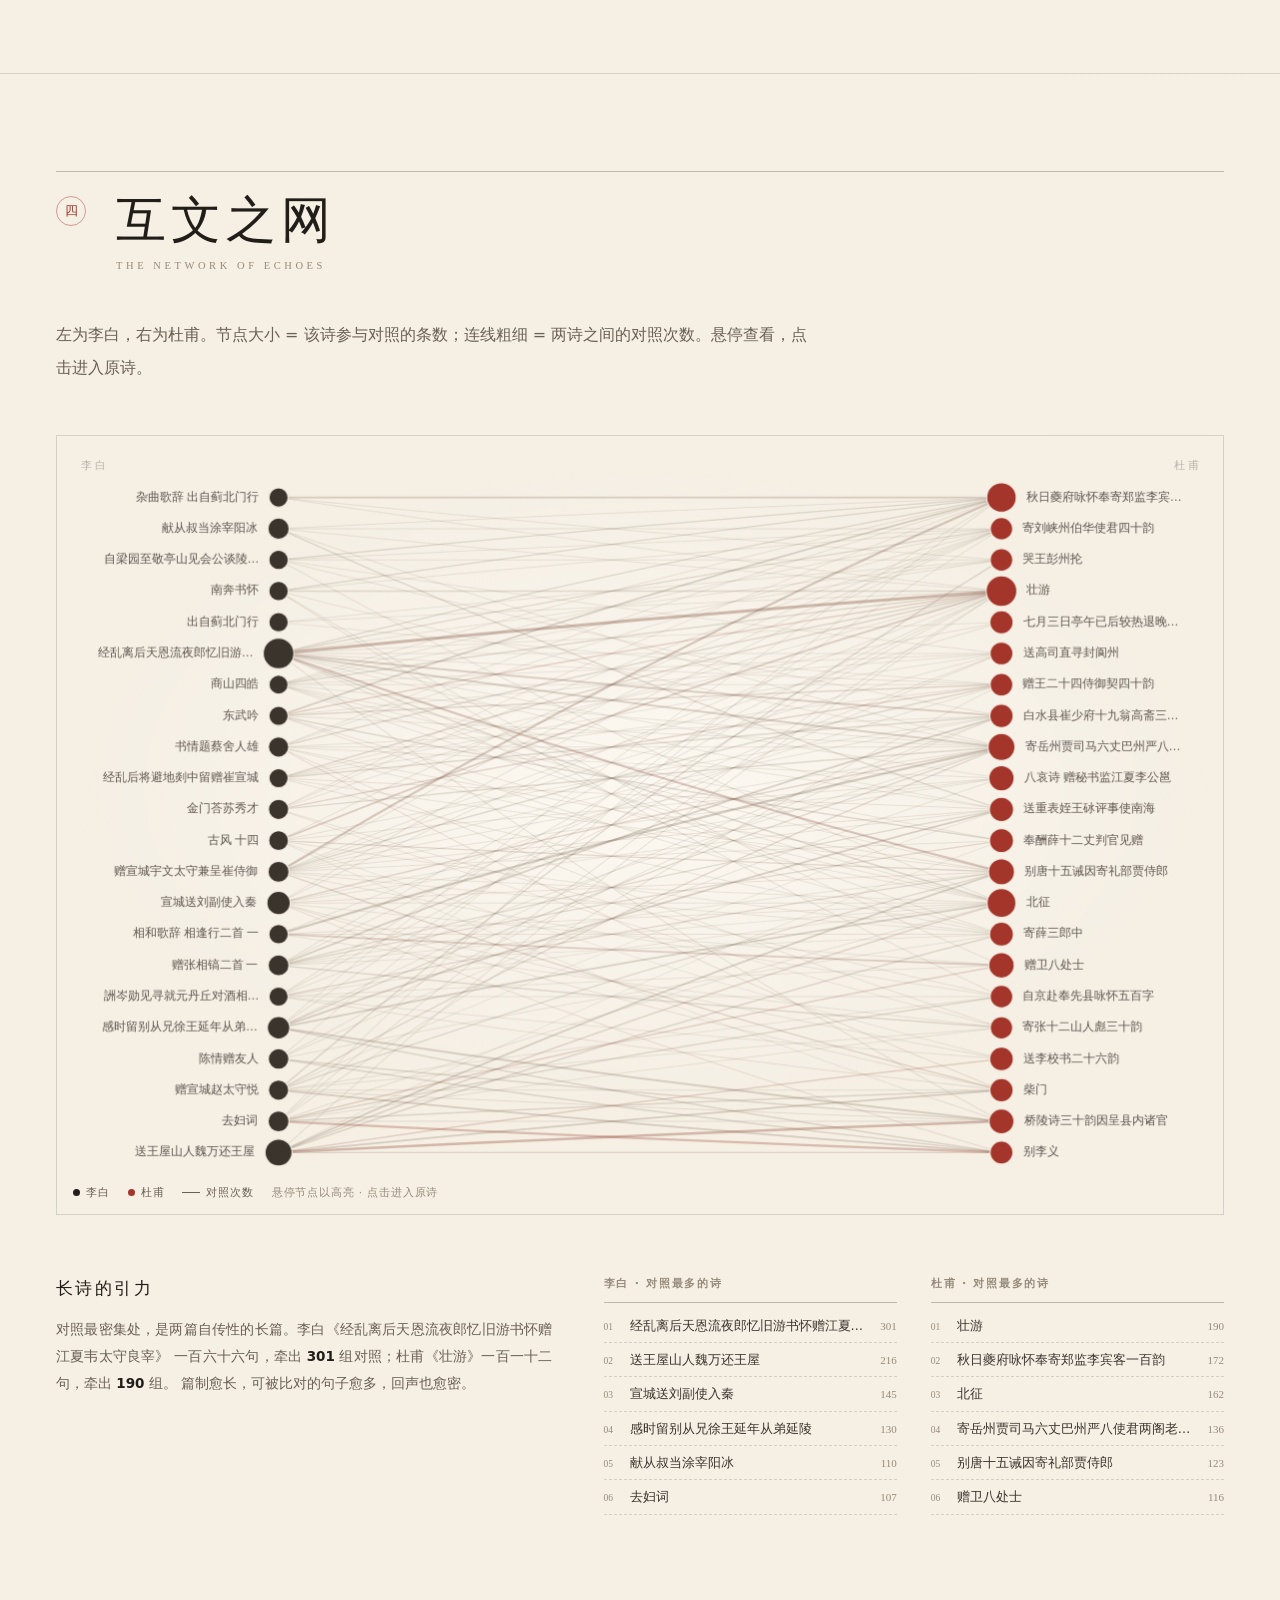
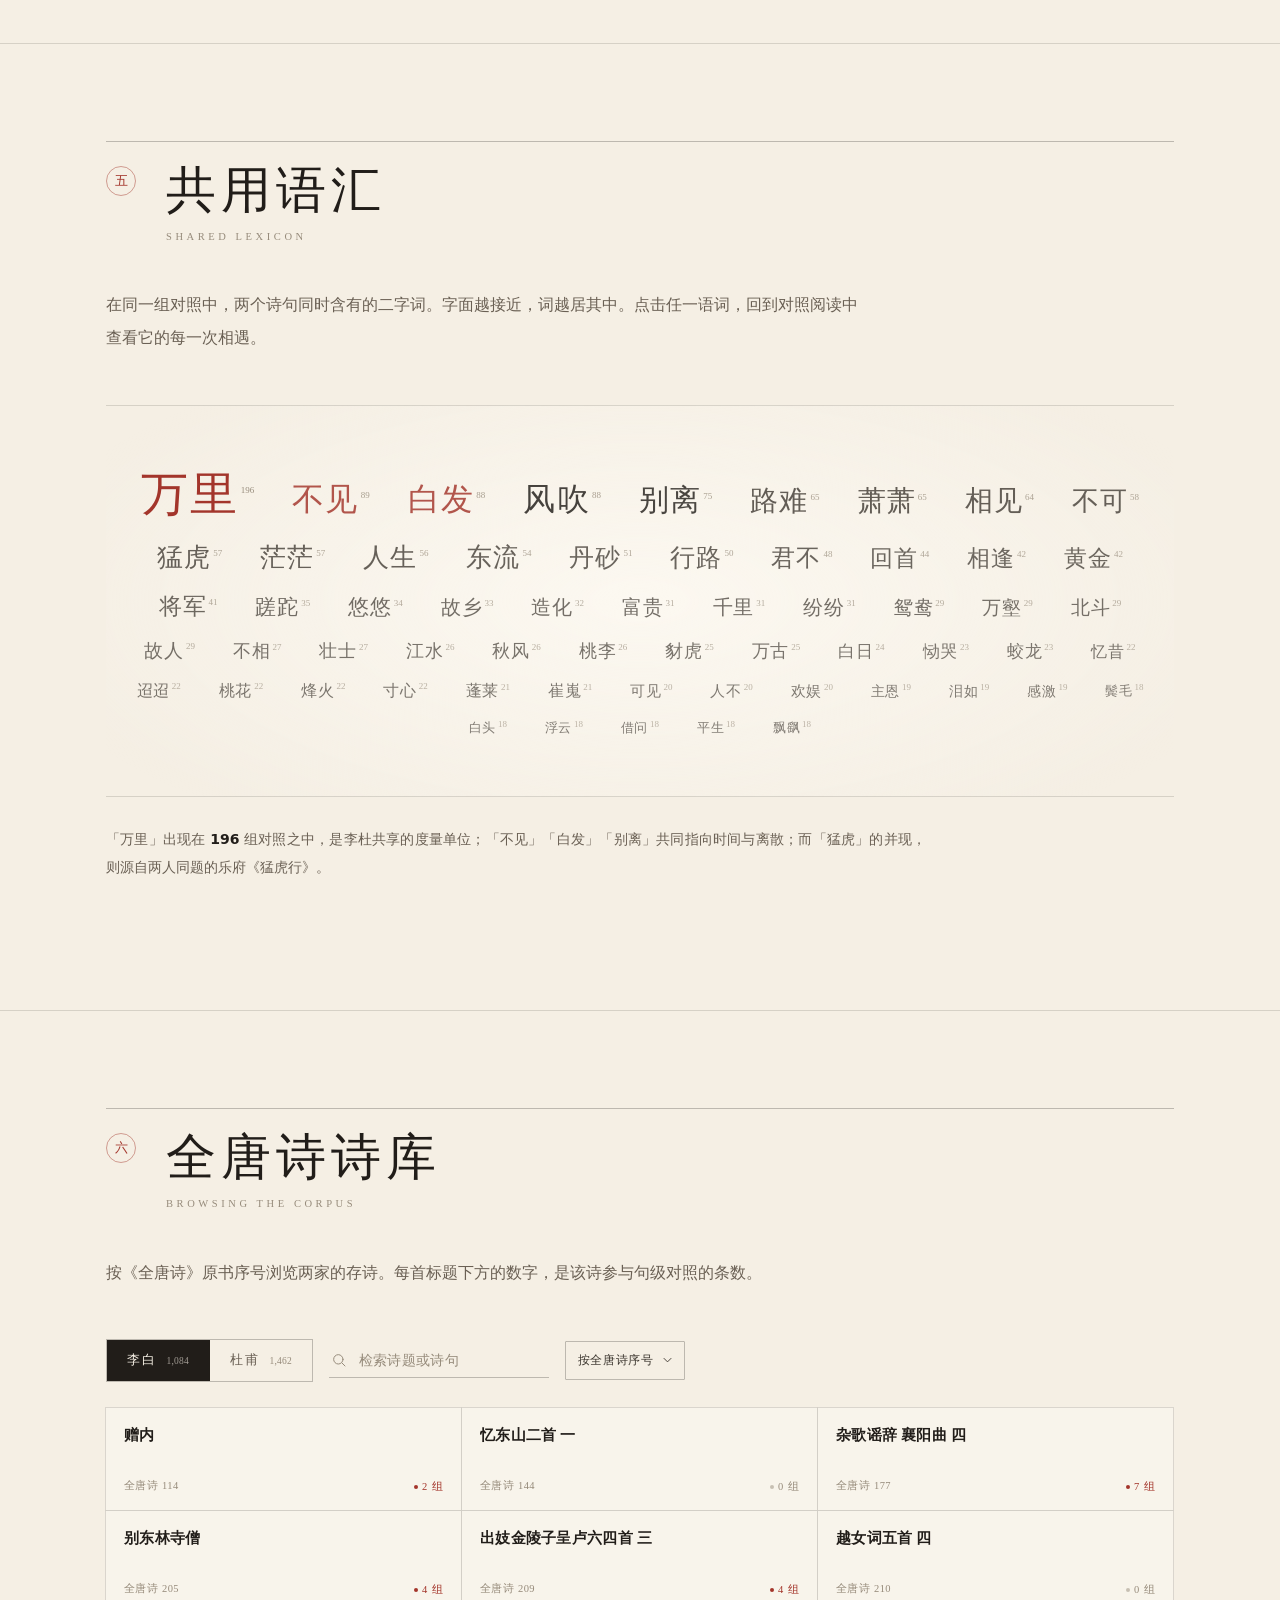
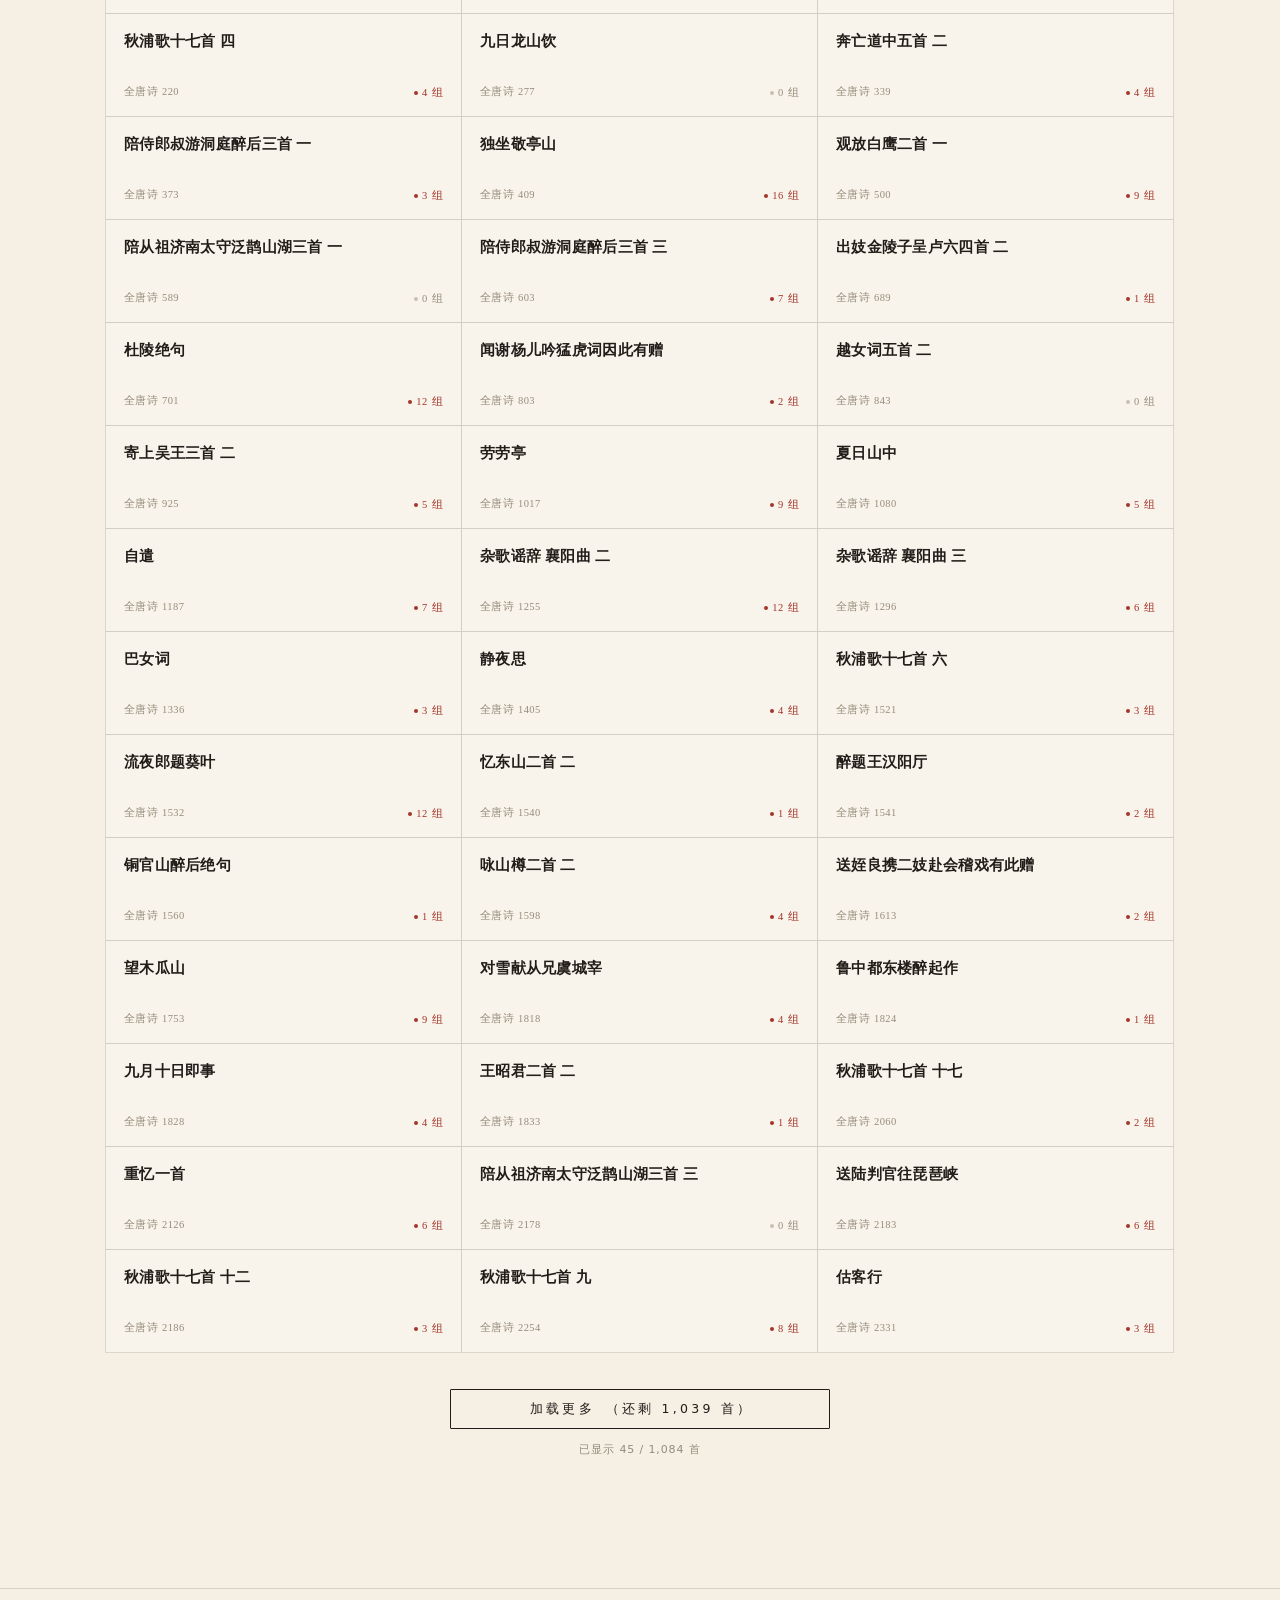
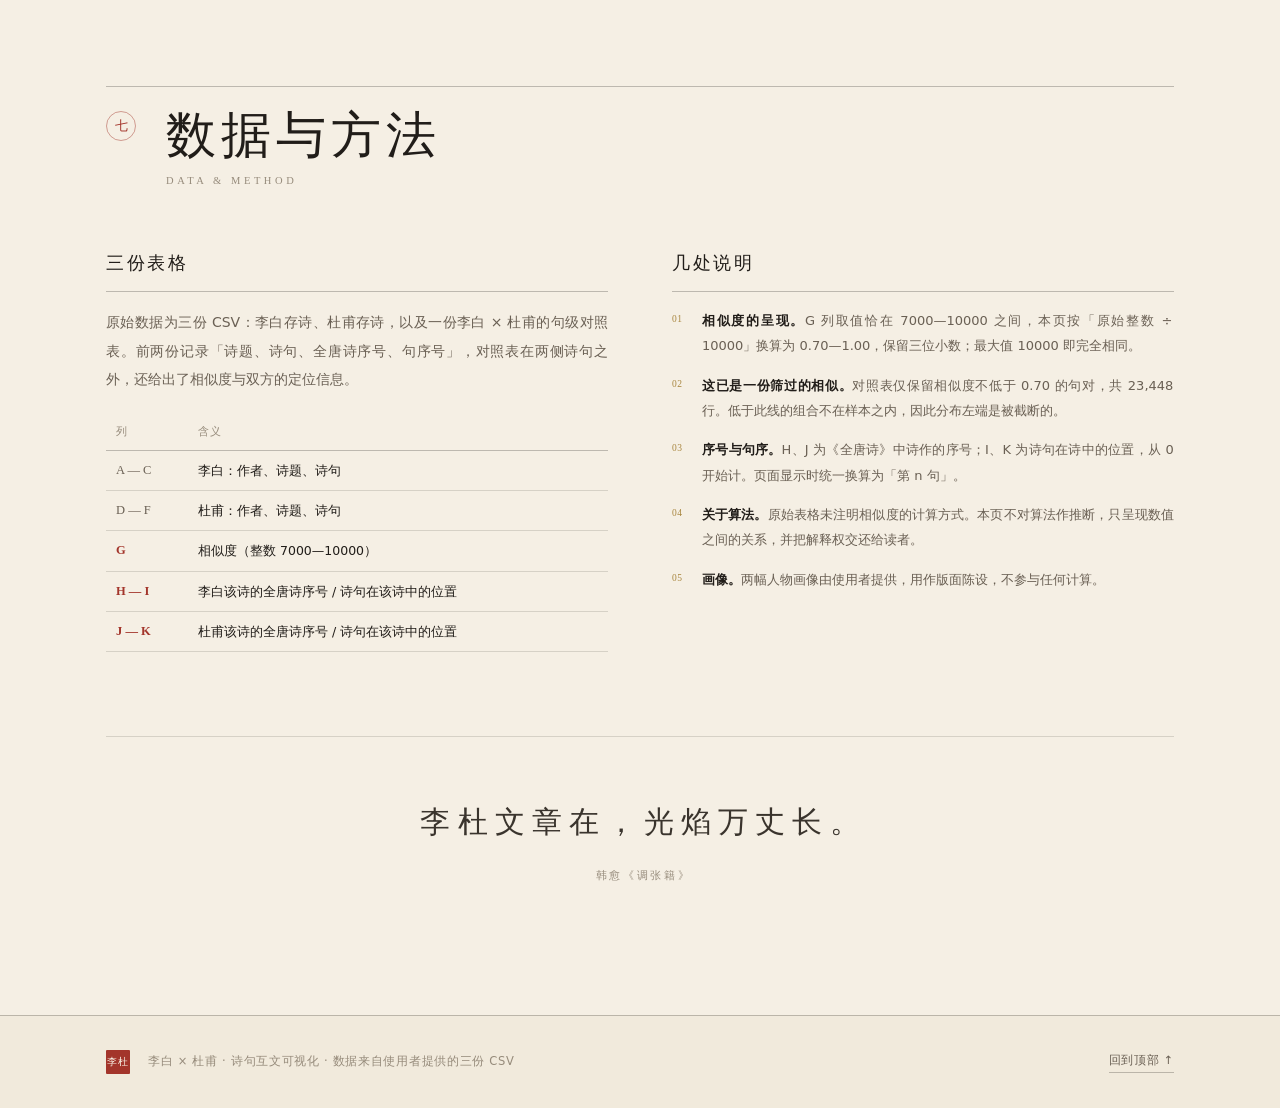
==== commit 613941fe: "Add files via upload" ====
--- a/index.html
+++ b/index.html
@@ -3,215 +3,466 @@
 <head>
 <meta charset="utf-8">
 <meta name="viewport" content="width=device-width, initial-scale=1">
-<title>首页 · 蔡敏依</title>
-<meta name="description" content="蔡敏依的个人主页 — 上海交通大学外国语学院英语-法学双学位在读。Cai Minyi's personal website — English &amp; Law double degree at Shanghai Jiao Tong University.">
-<link rel="icon" href="favicon.svg" type="image/svg+xml">
-<link rel="stylesheet" href="style.css">
-<script>
-  /* 尽早确定语言，避免英文用户先看到中文 / pick the language before first paint */
-  (function () {
-    try {
-      var q = new URLSearchParams(location.search).get('lang');
-      var l = q || localStorage.getItem('cm-lang');
-      if (!l) l = (navigator.language || 'zh').toLowerCase().indexOf('zh') === 0 ? 'zh' : 'en';
-      if (l !== 'zh') document.documentElement.className += ' lang-en';
-    } catch (e) {}
-    setTimeout(function () {
-      document.documentElement.className =
-        document.documentElement.className.replace(/\blang-en\b/, '').replace(/\s+/g, ' ').trim();
-    }, 1800);
-  })();
-</script>
+<title>李杜 · 诗句互文｜李白与杜甫的数字人文阅读</title>
+<meta name="description" content="以句为单位对照李白与杜甫的全部存诗：23,448 组相似诗句的分布、互文网络、共用语汇，以及可逐句细读的原诗并置。">
+<meta name="author" content="李杜 · 诗句互文">
+<meta name="keywords" content="李白,杜甫,全唐诗,数字人文,互文,诗句相似度,数据可视化,唐诗">
+<meta name="robots" content="index,follow,max-image-preview:large">
+<meta name="theme-color" content="#f5efe4">
+<!-- 未设置站点地址：canonical 与分享卡片已省略。运行 tools/set_domain.py 后重新构建。 -->
+<meta property="og:type" content="website">
+<meta property="og:locale" content="zh_CN">
+<meta property="og:site_name" content="李杜 · 诗句互文">
+<meta property="og:title" content="李杜 · 诗句互文｜23,448 组诗句的数字人文阅读">
+<meta property="og:description" content="句级对照李白与杜甫，看见两座唐诗高峰之间跨越时空的语词回声。">
+<meta name="twitter:card" content="summary_large_image">
+<meta name="twitter:title" content="李杜 · 诗句互文｜23,448 组诗句的数字人文阅读">
+<meta name="twitter:description" content="句级对照李白与杜甫，看见两座唐诗高峰之间跨越时空的语词回声。">
+
+<link rel="manifest" href="manifest.json">
+<link rel="apple-touch-icon" href="assets/apple-touch-icon.png">
+<link rel="preload" as="image" href="assets/libai.jpg">
+<link rel="preload" as="image" href="assets/dufu.jpg">
+<link rel="preload" as="script" href="assets/data.js">
+<link rel="icon" href="data:image/svg+xml,%3Csvg xmlns='http://www.w3.org/2000/svg' viewBox='0 0 64 64'%3E%3Crect width='64' height='64' rx='4' fill='%23a3352b'/%3E%3Ctext x='32' y='45' font-size='36' text-anchor='middle' fill='%23f7f0e4' font-family='Songti SC,serif'%3E%E6%9D%8E%3C/text%3E%3C/svg%3E">
+<link rel="stylesheet" href="assets/styles.css">
+<noscript><style>.reveal{opacity:1;transform:none}.nav__toggle{display:none}</style></noscript>
 </head>
-<body data-title-key="nav.home">
-
-<header class="site-header">
-  <div class="wrap">
-    <a class="brand" href="index.html">
-      <span class="monogram" data-i18n="site.monogram">CM</span>
-      <span>
-        <span data-i18n="site.name">蔡敏依</span>
-        <span class="brand-sub" data-i18n="site.role">Personal Site</span>
-      </span>
-    </a>
-    <button class="nav-toggle" type="button" data-i18n-aria="nav.menu" aria-label="打开菜单" aria-expanded="false" aria-controls="site-nav"><span></span></button>
-    <nav class="nav" id="site-nav" data-i18n-aria="nav.menu">
-      <ul>
-        <li><a href="index.html" class="active" data-i18n="nav.home">首页</a></li>
-        <li><a href="education.html" data-i18n="nav.education">教育经历</a></li>
-        <li><a href="hobbies.html" data-i18n="nav.hobbies">个人爱好</a></li>
-        <li><a href="volunteer.html" data-i18n="nav.volunteer">志愿经历</a></li>
-        <li><a href="gallery.html" data-i18n="nav.gallery">图片展示</a></li>
-      </ul>
-    </nav>
-    <div class="lang-switch" role="group" data-i18n-aria="lang.label">
-      <button type="button" data-lang-btn="zh" aria-pressed="true" data-i18n="lang.zh">中</button>
-      <button type="button" data-lang-btn="en" aria-pressed="false" data-i18n="lang.en">EN</button>
-    </div>
-  </div>
+<body>
+<noscript><div style="padding:12px 20px;background:#f3ece0;border-bottom:1px solid #d8cbb6;font-size:12px;text-align:center;color:#6a6054">此页的对照数据与图表需要 JavaScript 才能呈现。</div></noscript>
+<div class="grain" aria-hidden="true"></div>
+<div class="scroll-progress" id="progress" aria-hidden="true"></div>
+
+<header class="nav" id="nav">
+  <a class="nav__brand" href="#cover" aria-label="回到封面">
+    <span class="nav__seal">李杜</span>
+    <span class="nav__name">诗句互文<em>Intertextuality</em></span>
+  </a>
+  <nav class="nav__links" aria-label="章节导航">
+    <a href="#poets"><i>一</i>两座高峰</a>
+    <a href="#overview"><i>二</i>相似度</a>
+    <a href="#read"><i>三</i>对照阅读</a>
+    <a href="#net"><i>四</i>互文之网</a>
+    <a href="#words"><i>五</i>共用语汇</a>
+    <a href="#library"><i>六</i>全唐诗</a>
+    <a href="#about"><i>七</i>数据</a>
+  </nav>
+  <button class="nav__toggle" id="navToggle" aria-label="展开导航" aria-expanded="false">
+    <span></span><span></span>
+  </button>
 </header>
 
-<main id="main">
-
-  <!-- ==================== 首屏 · 个人信息 ==================== -->
-  <section class="hero">
-    <div class="wrap hero-grid">
-      <div class="portrait fade-in">
-        <img src="profile.jpg"
-             srcset="profile-sm.jpg 400w, profile.jpg 786w"
-             sizes="(max-width: 900px) 268px, 320px"
-             width="786" height="1100"
-             alt="蔡敏依证件照 / Portrait of Cai Minyi">
-      </div>
-
-      <div class="fade-in d1">
-        <p class="eyebrow" data-i18n="home.eyebrow">个人主页</p>
-        <h1>
-          <span data-i18n="site.name">蔡敏依</span>
-          <span class="name-en">Cai Minyi</span>
-        </h1>
-        <p class="lede" data-i18n="home.lede">上海交通大学外国语学院本科生，修读英语-法学双学位。关注语言、法律与跨文化交流。</p>
-
-        <ul class="tags">
-          <li data-i18n="home.tag1">英语-法学双学位</li>
-          <li data-i18n="home.tag2">雅思 7.5</li>
-          <li data-i18n="home.tag3">日语 N4</li>
-          <li data-i18n="home.tag4">志愿服务</li>
-        </ul>
-
-        <div class="btn-row">
-          <a class="btn btn-primary" href="volunteer-cv.docx" download data-i18n="home.btnCv">下载简历</a>
-          <a class="btn btn-ghost" href="mailto:michellecai@sjtu.edu.cn" data-i18n="home.btnContact">联系我</a>
-        </div>
-      </div>
-    </div>
-  </section>
-
-  <!-- ==================== 关于我 ==================== -->
-  <section class="section">
-    <div class="wrap">
-      <div class="section-head">
-        <p class="eyebrow" data-i18n="home.aboutEyebrow">About</p>
-        <h2 data-i18n="home.aboutTitle">关于我</h2>
-        <div class="rule"></div>
-      </div>
-      <div class="card-grid">
-        <article class="card">
-          <h3 data-i18n="home.aboutH1">语言与法律</h3>
-          <p data-i18n="home.aboutP1">我目前就读于上海交通大学外国语学院，修读英语-法学双学位。英语专业的训练为我打下了扎实的语言沟通基础，法学专业的学习则让我形成了严谨、准确的信息处理意识。</p>
+<main>
+  <!-- ============ 封面 ============ -->
+  <section class="cover" id="cover">
+    <div class="cover__figure cover__figure--libai" aria-hidden="true">
+      <div class="cover__img-wrap"><img src="assets/libai.jpg" alt="李白画像"></div>
+      <p class="cover__caption">李白 <span>701—762</span><br>唐翰林供奉</p>
+    </div>
+    <div class="cover__figure cover__figure--dufu" aria-hidden="true">
+      <div class="cover__img-wrap"><img src="assets/dufu.jpg" alt="杜甫画像"></div>
+      <p class="cover__caption">杜甫 <span>712—770</span><br>检校工部员外郎</p>
+    </div>
+
+    <div class="cover__ghost" aria-hidden="true">詩</div>
+
+    <div class="cover__inner">
+      <p class="eyebrow reveal">数字人文 · 全唐诗 · 句级互文分析</p>
+      <div class="cover__titlewrap">
+        <h1 class="cover__title reveal">李杜</h1>
+        <div class="cover__seal reveal" aria-hidden="true">诗魂</div>
+      </div>
+      <p class="cover__couplet reveal">李杜文章在，光焰万丈长</p>
+      <p class="cover__lede reveal">以句为单位，将李白与杜甫的全部存诗逐句对照，<br>在 23,448 组相似诗句之间，重见两座唐诗高峰跨越时空的回声。</p>
+      <div class="cover__actions reveal">
+        <a class="btn btn--solid" href="#overview">进入研究</a>
+        <a class="btn btn--ghost" href="#about">数据与方法</a>
+      </div>
+    </div>
+
+    <div class="cover__stats reveal">
+      <div class="stat">
+        <span class="stat__num" data-count="2546">0</span>
+        <span class="stat__label">存诗 <em>首</em></span>
+      </div>
+      <div class="stat">
+        <span class="stat__num" data-count="33816">0</span>
+        <span class="stat__label">诗句 <em>行</em></span>
+      </div>
+      <div class="stat">
+        <span class="stat__num" data-count="23448">0</span>
+        <span class="stat__label">句级对照 <em>组</em></span>
+      </div>
+      <div class="stat">
+        <span class="stat__num" data-count="0.723" data-decimals="3">0</span>
+        <span class="stat__label">中位相似度</span>
+      </div>
+    </div>
+
+  </section>
+
+  <!-- ============ 一 两座高峰 ============ -->
+  <section class="section poets" id="poets">
+    <div class="wrap">
+      <header class="sec-head">
+        <span class="sec-num">一</span>
+        <div>
+          <h2>两座高峰</h2>
+          <p class="sec-en">Two Summits of Tang Poetry</p>
+        </div>
+      </header>
+
+      <div class="poets__grid">
+        <article class="poet-card reveal" data-poet="l">
+          <div class="poet-card__frame">
+            <img src="assets/libai.jpg" alt="李白画像" class="poet-card__img" loading="lazy" decoding="async">
+          </div>
+          <div class="poet-card__body">
+            <div class="poet-card__head">
+              <div><h3>李白</h3><span class="poet-card__alias">字太白 · 号青莲居士</span></div>
+              <span class="poet-card__dates">701 — 762</span>
+            </div>
+            <p class="poet-card__bio">少有逸才，志气宏放。二十五岁仗剑去国，辞亲远游；天宝元年奉诏入翰林，三载赐金放还。安史乱中因永王事流夜郎，中途遇赦。其诗想落天外，气盛言宜，贺知章一见，叹为「谪仙人」。</p>
+            <dl class="poet-card__stats">
+              <div><dt>存诗</dt><dd><b>1,084</b> 首</dd></div>
+              <div><dt>诗句</dt><dd><b>14,469</b> 行</dd></div>
+              <div><dt>参与对照</dt><dd><b>1,056</b> 首</dd></div>
+              <div><dt>最高相似</dt><dd><b>1.000</b></dd></div>
+            </dl>
+          </div>
         </article>
-        <article class="card">
-          <h3 data-i18n="home.aboutH2">沟通与服务</h3>
-          <p data-i18n="home.aboutP2">我重视跨文化交流，曾与国际留学生共同参与城市定向活动，并参与多期 ESL 课程，习惯在多元文化环境中沟通协作。我也希望把语言能力、信息整合能力与组织协调能力，用在真正需要沟通与服务的场合。</p>
+
+        <div class="poets__divider" aria-hidden="true">
+          <i></i>
+          <span>天宝三载<br>洛阳初遇</span>
+          <i></i>
+        </div>
+
+        <article class="poet-card poet-card--r reveal" data-poet="d">
+          <div class="poet-card__frame">
+            <img src="assets/dufu.jpg" alt="杜甫画像" class="poet-card__img" loading="lazy" decoding="async">
+          </div>
+          <div class="poet-card__body">
+            <div class="poet-card__head">
+              <div><h3>杜甫</h3><span class="poet-card__alias">字子美 · 自号少陵野老</span></div>
+              <span class="poet-card__dates">712 — 770</span>
+            </div>
+            <p class="poet-card__bio">少壮漫游，困守长安十年。安史乱起，陷贼脱身，官左拾遗，贬华州司功参军。后入蜀筑成都草堂，晚年漂泊湖湘，卒于舟中。其诗沉郁顿挫，被誉为「诗史」，身后尊为「诗圣」。</p>
+            <dl class="poet-card__stats">
+              <div><dt>存诗</dt><dd><b>1,462</b> 首</dd></div>
+              <div><dt>诗句</dt><dd><b>19,347</b> 行</dd></div>
+              <div><dt>参与对照</dt><dd><b>1,428</b> 首</dd></div>
+              <div><dt>最高相似</dt><dd><b>1.000</b></dd></div>
+            </dl>
+          </div>
         </article>
       </div>
-    </div>
-  </section>
-
-  <!-- ==================== 个人信息 ==================== -->
-  <section class="section">
-    <div class="wrap">
-      <div class="section-head">
-        <p class="eyebrow" data-i18n="home.infoEyebrow">Profile</p>
-        <h2 data-i18n="home.infoTitle">个人信息</h2>
-        <div class="rule"></div>
-      </div>
-
-      <dl class="info-grid">
-        <div class="info-item">
-          <dt data-i18n="info.name">姓名</dt>
-          <dd data-i18n="info.nameVal">蔡敏依</dd>
-        </div>
-        <div class="info-item">
-          <dt data-i18n="info.school">学校</dt>
-          <dd data-i18n="info.schoolVal">上海交通大学</dd>
-        </div>
-        <div class="info-item">
-          <dt data-i18n="info.faculty">学院</dt>
-          <dd data-i18n="info.facultyVal">外国语学院</dd>
-        </div>
-        <div class="info-item">
-          <dt data-i18n="info.major">专业</dt>
-          <dd data-i18n="info.majorVal">英语-法学双学位</dd>
-        </div>
-        <div class="info-item">
-          <dt data-i18n="info.year">年级</dt>
-          <dd data-i18n="info.yearVal">大二在读</dd>
-        </div>
-        <div class="info-item">
-          <dt data-i18n="info.email">邮箱</dt>
-          <dd><a href="mailto:michellecai@sjtu.edu.cn">michellecai@sjtu.edu.cn</a></dd>
-        </div>
-        <div class="info-item">
-          <dt data-i18n="info.phone">手机</dt>
-          <dd><a href="tel:+8615121187038">151 2118 7038</a></dd>
-        </div>
-      </dl>
-    </div>
-  </section>
-
-  <!-- ==================== 继续浏览 ==================== -->
-  <section class="section">
-    <div class="wrap">
-      <div class="section-head">
-        <p class="eyebrow" data-i18n="home.exploreEyebrow">Explore</p>
-        <h2 data-i18n="home.exploreTitle">继续浏览</h2>
-        <div class="rule"></div>
-      </div>
-
-      <div class="card-grid">
-        <a class="card link-card" href="education.html">
-          <h3 data-i18n="home.cardEduT">教育经历</h3>
-          <p data-i18n="home.cardEduD">就读院校、专业方向与学习历程。</p>
-        </a>
-        <a class="card link-card" href="hobbies.html">
-          <h3 data-i18n="home.cardHobT">个人爱好</h3>
-          <p data-i18n="home.cardHobD">课堂之外，我在意的事情与长期的兴趣。</p>
-        </a>
-        <a class="card link-card" href="volunteer.html">
-          <h3 data-i18n="home.cardVolT">志愿经历</h3>
-          <p data-i18n="home.cardVolD">语言能力、组织经验与志愿者自我陈述。</p>
-        </a>
-        <a class="card link-card" href="gallery.html">
-          <h3 data-i18n="home.cardGalT">图片展示</h3>
-          <p data-i18n="home.cardGalD">用照片记录校园、志愿活动与日常。</p>
-        </a>
-      </div>
-    </div>
-  </section>
-
+
+      <aside class="poets__note reveal">
+        <p><b>论交。</b>天宝三载（744）夏，李白与杜甫初遇于洛阳，同游梁宋、齐鲁，此后再未相见。杜甫此后写下十余首忆李白之作——「何时一尊酒，重与细论文」；李白亦有《沙丘城下寄杜甫》《鲁郡东石门送杜二甫》。两位诗人真正的「对话」，则藏在字句之间。</p>
+      </aside>
+    </div>
+  </section>
+
+  <!-- ============ 二 相似度全景 ============ -->
+  <section class="section overview" id="overview">
+    <div class="wrap">
+      <header class="sec-head">
+        <span class="sec-num">二</span>
+        <div>
+          <h2>相似度全景</h2>
+          <p class="sec-en">The Distribution of Resemblance</p>
+        </div>
+      </header>
+
+      <div class="overview__grid">
+        <div class="panel reveal">
+          <div class="panel__head">
+            <h3>23,448 组对照的相似度分布</h3>
+            <p class="panel__hint">拖动阈值或直接拖动图中的虚线 · 纵轴为平方根刻度</p>
+          </div>
+          <div class="chart">
+            <canvas id="histCanvas" role="img" aria-label="句对齐相似度分布直方图"></canvas>
+            <div class="chart__tip" id="histTip" hidden>
+              <b></b><span></span>
+            </div>
+          </div>
+
+          <div class="chart-controls">
+            <div class="ctrl">
+              <label for="thresh">相似度阈值 <output id="threshVal">0.70</output></label>
+              <input type="range" id="thresh" min="7000" max="10000" step="50" value="7000">
+              <div class="ctrl__scale"><span>0.70</span><span>0.85</span><span>1.00</span></div>
+            </div>
+            <div class="readout">
+              <span class="readout__num" id="threshCount">23,448</span>
+              <span class="readout__label">组对照 ≥ 阈值</span>
+              <a class="link-arrow" href="#read" id="threshGo">用此阈值阅读 <i>→</i></a>
+            </div>
+          </div>
+        </div>
+
+        <div class="overview__side">
+          <div class="figure-card reveal">
+            <span class="figure-card__label">平均相似度</span>
+            <span class="figure-card__num" data-count="0.732" data-decimals="3">0</span>
+            <span class="figure-card__sub">中位 <b>0.723</b></span>
+          </div>
+          <div class="figure-card reveal">
+            <span class="figure-card__label">相似度 ≥ 0.80</span>
+            <span class="figure-card__num" data-count="951">0</span>
+            <span class="figure-card__sub">占全部对照的 <b>4.1%</b></span>
+          </div>
+          <div class="figure-card reveal">
+            <span class="figure-card__label">相似度 ≥ 0.90</span>
+            <span class="figure-card__num" data-count="27">0</span>
+            <span class="figure-card__sub">最接近的 <b>27</b> 组</span>
+          </div>
+          <div class="overview__text reveal">
+            <p>分布重度右偏：绝大多数对照挤在 0.70—0.75 的区间里，那是唐诗共用词汇与格律带来的「底噪」。阈值每上调一格，样本便成倍稀薄——越往右，越接近真正的「惊人相似」。</p>
+            <p>0.90 以上仅余 27 组，其中两组几乎逐字相同：李白「百里见秋毫」与杜甫「百里见秋毫」，李白「可望不可攀」与杜甫「可望不可攀」。</p>
+          </div>
+        </div>
+      </div>
+    </div>
+  </section>
+
+  <!-- ============ 三 对照阅读 ============ -->
+  <section class="section read" id="read">
+    <div class="wrap">
+      <header class="sec-head">
+        <span class="sec-num">三</span>
+        <div>
+          <h2>对照阅读</h2>
+          <p class="sec-en">Reading Line against Line</p>
+        </div>
+      </header>
+
+      <p class="section-lede reveal">每一组对照，都是一个李白诗句与一个杜甫诗句的并置。检索语词、调整阈值，或让它随机抽出一组，然后把两首原诗放在一起细读。</p>
+
+      <aside class="pick reveal">
+        <span class="pick__label">一例</span>
+        <p>杜甫《春日忆李白》的「何时一尊酒」，与李白《鲁城北郭曲腰桑下送张子还嵩阳》的「何时一杯酒」相似度 <b>0.943</b>——诗人以诗忆李白，诗句也在忆李白。</p>
+        <button class="link-arrow" id="pickPair">并置细读 <i>→</i></button>
+      </aside>
+
+      <div class="toolbar reveal">
+        <div class="search">
+          <svg viewBox="0 0 24 24" aria-hidden="true"><circle cx="11" cy="11" r="7"></circle><path d="M16.5 16.5 21 21"></path></svg>
+          <input type="search" id="search" placeholder="检索诗句、诗题或序号，如「万里」「北征」" autocomplete="off" aria-label="检索诗句">
+          <button class="search__clear" id="searchClear" hidden aria-label="清空检索">×</button>
+        </div>
+        <div class="toolbar__right">
+          <label class="mini-range">
+            <span>≥ <output id="threshVal2">0.70</output></span>
+            <input type="range" id="thresh2" min="7000" max="10000" step="50" value="7000" aria-label="相似度阈值">
+          </label>
+          <div class="select" data-select>
+            <button class="select__btn" aria-haspopup="listbox" aria-expanded="false"><span id="sortLabel">相似度 · 高到低</span>
+              <svg viewBox="0 0 12 8" aria-hidden="true"><path d="M1 1.5 6 6.5l5-5"/></svg>
+            </button>
+            <ul class="select__list" role="listbox" id="sortList">
+              <li role="option" data-sort="sim-desc" aria-selected="true">相似度 · 高到低</li>
+              <li role="option" data-sort="sim-asc">相似度 · 低到高</li>
+              <li role="option" data-sort="l-id">按李白诗序</li>
+              <li role="option" data-sort="d-id">按杜甫诗序</li>
+            </ul>
+          </div>
+          <button class="btn btn--small" id="shuffle" aria-label="随机抽取一组对照" title="随机一组">
+            <svg viewBox="0 0 24 24" aria-hidden="true"><path d="M3 7h5l8 10h5M3 17h5l8-10h5"></path><path d="M17 4l3 3-3 3M17 14l3 3-3 3"></path></svg>
+            <span>随机一组</span>
+          </button>
+        </div>
+      </div>
+
+      <div class="chips" id="activeChips" hidden></div>
+
+      <div class="results-meta">
+        <span id="resultCount" aria-live="polite">23,448 组对照</span>
+        <span class="results-meta__hint">点击卡片并置原诗</span>
+      </div>
+
+      <div class="cards" id="cards"></div>
+      <div class="load-more-wrap">
+        <button class="btn btn--ghost btn--wide" id="more">加载更多 <span id="moreCount"></span></button>
+        <p class="load-more-note" id="loadNote"></p>
+      </div>
+    </div>
+  </section>
+
+  <!-- ============ 四 互文之网 ============ -->
+  <section class="section net" id="net">
+    <div class="wrap wrap--wide">
+      <header class="sec-head">
+        <span class="sec-num">四</span>
+        <div>
+          <h2>互文之网</h2>
+          <p class="sec-en">The Network of Echoes</p>
+        </div>
+      </header>
+      <p class="section-lede reveal">左为李白，右为杜甫。节点大小 = 该诗参与对照的条数；连线粗细 = 两诗之间的对照次数。悬停查看，点击进入原诗。</p>
+
+      <div class="net__stage reveal">
+        <canvas id="netCanvas" role="img" aria-label="李白与杜甫诗作互文网络图"></canvas>
+        <div class="net__tip" id="netTip" hidden></div>
+        <div class="net__legend">
+          <span><i class="dot dot--l"></i>李白</span>
+          <span><i class="dot dot--d"></i>杜甫</span>
+          <span><i class="line"></i>对照次数</span>
+          <span class="net__legend-hint">悬停节点以高亮 · 点击进入原诗</span>
+          <span class="net__legend-mobile">轻点节点阅读原诗</span>
+        </div>
+      </div>
+
+      <div class="net__insight reveal">
+        <div class="insight">
+          <h4>长诗的引力</h4>
+          <p>
+            对照最密集处，是两篇自传性的长篇。李白《经乱离后天恩流夜郎忆旧游书怀赠江夏韦太守良宰》
+            一百六十六句，牵出 <b>301</b> 组对照；杜甫《壮游》一百一十二句，牵出 <b>190</b> 组。
+            篇制愈长，可被比对的句子愈多，回声也愈密。
+          </p>
+        </div>
+        <div class="rank">
+          <div class="rank__col">
+            <h5>李白 · 对照最多的诗</h5>
+            <ol id="topL"></ol>
+          </div>
+          <div class="rank__col">
+            <h5>杜甫 · 对照最多的诗</h5>
+            <ol id="topD"></ol>
+          </div>
+        </div>
+      </div>
+    </div>
+  </section>
+
+  <!-- ============ 五 共用语汇 ============ -->
+  <section class="section words" id="words">
+    <div class="wrap">
+      <header class="sec-head">
+        <span class="sec-num">五</span>
+        <div>
+          <h2>共用语汇</h2>
+          <p class="sec-en">Shared Lexicon</p>
+        </div>
+      </header>
+      <p class="section-lede reveal">在同一组对照中，两个诗句同时含有的二字词。字面越接近，词越居其中。点击任一语词，回到对照阅读中查看它的每一次相遇。</p>
+      <div class="cloud" id="wordCloud"></div>
+      <div class="words__foot reveal">
+        <p>「万里」出现在 <b>196</b> 组对照之中，是李杜共享的度量单位；「不见」「白发」「别离」共同指向时间与离散；而「猛虎」的并现，则源自两人同题的乐府《猛虎行》。</p>
+      </div>
+    </div>
+  </section>
+
+  <!-- ============ 六 全唐诗 ============ -->
+  <section class="section library" id="library">
+    <div class="wrap">
+      <header class="sec-head">
+        <span class="sec-num">六</span>
+        <div>
+          <h2>全唐诗诗库</h2>
+          <p class="sec-en">Browsing the Corpus</p>
+        </div>
+      </header>
+      <p class="section-lede reveal">按《全唐诗》原书序号浏览两家的存诗。每首标题下方的数字，是该诗参与句级对照的条数。</p>
+
+      <div class="lib__bar reveal">
+        <div class="tabs" role="tablist">
+          <button class="tab is-on" data-poet="l" role="tab" aria-selected="true">李白 <span>1,084</span></button>
+          <button class="tab" data-poet="d" role="tab" aria-selected="false">杜甫 <span>1,462</span></button>
+        </div>
+        <div class="search search--sm">
+          <svg viewBox="0 0 24 24" aria-hidden="true"><circle cx="11" cy="11" r="7"></circle><path d="M16.5 16.5 21 21"></path></svg>
+          <input type="search" id="libSearch" placeholder="检索诗题或诗句" autocomplete="off" aria-label="检索诗库">
+        </div>
+        <div class="select" data-select>
+          <button class="select__btn" aria-haspopup="listbox" aria-expanded="false"><span id="libSortLabel">按全唐诗序号</span>
+            <svg viewBox="0 0 12 8" aria-hidden="true"><path d="M1 1.5 6 6.5l5-5"/></svg>
+          </button>
+          <ul class="select__list" role="listbox" id="libSortList">
+            <li role="option" data-sort="id" aria-selected="true">按全唐诗序号</li>
+            <li role="option" data-sort="match">按对照条数</li>
+            <li role="option" data-sort="len">按篇幅长短</li>
+          </ul>
+        </div>
+      </div>
+
+      <div class="lib__grid" id="libGrid"></div>
+      <div class="load-more-wrap">
+        <button class="btn btn--ghost btn--wide" id="libMore">加载更多 <span id="libMoreCount"></span></button>
+        <p class="load-more-note" id="libNote"></p>
+      </div>
+    </div>
+  </section>
+
+  <!-- ============ 七 数据 ============ -->
+  <section class="section about" id="about">
+    <div class="wrap">
+      <header class="sec-head">
+        <span class="sec-num">七</span>
+        <div>
+          <h2>数据与方法</h2>
+          <p class="sec-en">Data &amp; Method</p>
+        </div>
+      </header>
+
+      <div class="about__grid">
+        <div class="about__col reveal">
+          <h3>三份表格</h3>
+          <p>原始数据为三份 CSV：李白存诗、杜甫存诗，以及一份李白 × 杜甫的句级对照表。前两份记录「诗题、诗句、全唐诗序号、句序号」，对照表在两侧诗句之外，还给出了相似度与双方的定位信息。</p>
+          <table class="col-table">
+            <thead><tr><th>列</th><th>含义</th></tr></thead>
+            <tbody>
+              <tr><td>A — C</td><td>李白：作者、诗题、诗句</td></tr>
+              <tr><td>D — F</td><td>杜甫：作者、诗题、诗句</td></tr>
+              <tr><td><b>G</b></td><td>相似度（整数 7000—10000）</td></tr>
+              <tr><td><b>H — I</b></td><td>李白该诗的全唐诗序号 / 诗句在该诗中的位置</td></tr>
+              <tr><td><b>J — K</b></td><td>杜甫该诗的全唐诗序号 / 诗句在该诗中的位置</td></tr>
+            </tbody>
+          </table>
+        </div>
+
+        <div class="about__col reveal">
+          <h3>几处说明</h3>
+          <ul class="notes">
+            <li><b>相似度的呈现。</b>G 列取值恰在 7000—10000 之间，本页按「原始整数 ÷ 10000」换算为 0.70—1.00，保留三位小数；最大值 10000 即完全相同。</li>
+            <li><b>这已是一份筛过的相似。</b>对照表仅保留相似度不低于 0.70 的句对，共 23,448 行。低于此线的组合不在样本之内，因此分布左端是被截断的。</li>
+            <li><b>序号与句序。</b>H、J 为《全唐诗》中诗作的序号；I、K 为诗句在诗中的位置，从 0 开始计。页面显示时统一换算为「第 n 句」。</li>
+            <li><b>关于算法。</b>原始表格未注明相似度的计算方式。本页不对算法作推断，只呈现数值之间的关系，并把解释权交还给读者。</li>
+            <li><b>画像。</b>两幅人物画像由使用者提供，用作版面陈设，不参与任何计算。</li>
+          </ul>
+        </div>
+      </div>
+
+      <div class="about__quote reveal">
+        <blockquote>
+          李杜文章在，光焰万丈长。
+          <cite>韩愈《调张籍》</cite>
+        </blockquote>
+      </div>
+    </div>
+  </section>
 </main>
 
-<footer class="site-footer">
-  <div class="wrap">
-    <div class="footer-grid">
-      <div class="footer-col">
-        <p class="footer-name" data-i18n="site.name">蔡敏依</p>
-        <p data-i18n="footer.tagline">上海交通大学外国语学院 · 英语-法学双学位</p>
-      </div>
-      <div class="footer-col">
-        <h4 data-i18n="footer.linksTitle">快速链接</h4>
-        <ul class="footer-links">
-          <li><a href="index.html" data-i18n="nav.home">首页</a></li>
-          <li><a href="education.html" data-i18n="nav.education">教育经历</a></li>
-          <li><a href="hobbies.html" data-i18n="nav.hobbies">个人爱好</a></li>
-          <li><a href="volunteer.html" data-i18n="nav.volunteer">志愿经历</a></li>
-          <li><a href="gallery.html" data-i18n="nav.gallery">图片展示</a></li>
-        </ul>
-      </div>
-      <div class="footer-col">
-        <h4 data-i18n="footer.contactTitle">联系方式</h4>
-        <ul class="footer-links">
-          <li><a href="mailto:michellecai@sjtu.edu.cn">michellecai@sjtu.edu.cn</a></li>
-          <li><a href="tel:+8615121187038">151 2118 7038</a></li>
-        </ul>
-      </div>
-    </div>
-    <p class="footer-fine">© <span data-year>2025</span> <span data-i18n="site.name">蔡敏依</span> · <span data-i18n="footer.rights">保留所有权利</span> · <span data-i18n="footer.built">由 GitHub Pages 托管</span></p>
+<footer class="foot">
+  <div class="wrap foot__inner">
+    <span class="foot__seal">李杜</span>
+    <p>李白 × 杜甫 · 诗句互文可视化 · 数据来自使用者提供的三份 CSV</p>
+    <a href="#cover">回到顶部 ↑</a>
   </div>
 </footer>
 
-<script src="i18n.js"></script>
-<script src="main.js"></script>
+<!-- ============ 模态：并置细读 ============ -->
+<div class="modal" id="modal" role="dialog" aria-modal="true" aria-labelledby="modalTitle" hidden>
+  <div class="modal__scrim" data-close></div>
+  <div class="modal__panel">
+    <button class="modal__close" data-close aria-label="关闭">×</button>
+    <div class="modal__body" id="modalBody"></div>
+  </div>
+</div>
+
+<script src="assets/data.js"></script>
+<script src="assets/app.js"></script>
 </body>
 </html>
--- a/assets/styles.css
+++ b/assets/styles.css
@@ -0,0 +1,825 @@
+/* =========================================================
+   李杜 · 诗句互文 — ink & paper editorial system
+   ========================================================= */
+
+:root{
+  --paper:#f5efe4;
+  --paper-2:#efe6d6;
+  --paper-3:#e8ddc9;
+  --ink:#211d19;
+  --ink-2:#3a342d;
+  --ink-3:#6a6054;
+  --ink-4:#968b7b;
+  --red:#a3352b;
+  --red-2:#c04b3c;
+  --gold:#a8863f;
+  --line:rgba(33,29,25,.14);
+  --line-strong:rgba(33,29,25,.26);
+  --serif:"Songti SC","Source Han Serif SC","Noto Serif CJK SC","Noto Serif SC","STSong","SimSun",serif;
+  --sans:"PingFang SC","Hiragino Sans GB","Source Han Sans SC","Microsoft YaHei",system-ui,sans-serif;
+  --latin:"Iowan Old Style","Palatino Linotype",Palatino,"Book Antiqua",Georgia,serif;
+  --ease:cubic-bezier(.22,.68,.16,1);
+  --nav-h:66px;
+}
+
+*,*::before,*::after{box-sizing:border-box}
+[hidden]{display:none!important}
+
+html{scroll-behavior:auto;-webkit-text-size-adjust:100%}
+
+body{
+  margin:0;
+  background:
+    radial-gradient(120% 90% at 12% 0%,#faf5ec 0%,rgba(250,245,236,0) 55%),
+    radial-gradient(90% 80% at 88% 8%,#f7efe1 0%,rgba(247,239,225,0) 60%),
+    var(--paper);
+  color:var(--ink);
+  font-family:var(--sans);
+  font-size:16px;
+  line-height:1.7;
+  -webkit-font-smoothing:antialiased;
+  overflow-x:hidden;
+}
+
+img{display:block;max-width:100%}
+a{color:inherit;text-decoration:none}
+button{font:inherit;color:inherit;background:none;border:0;cursor:pointer}
+h1,h2,h3,h4,h5,p,dl,dd,ol,ul,blockquote,figure{margin:0}
+ol,ul{padding:0;list-style:none}
+::selection{background:rgba(163,53,43,.18)}
+
+.grain{
+  position:fixed;inset:0;z-index:9998;pointer-events:none;opacity:.5;
+  background-image:url("data:image/svg+xml,%3Csvg xmlns='http://www.w3.org/2000/svg' width='220' height='220'%3E%3Cfilter id='n'%3E%3CfeTurbulence type='fractalNoise' baseFrequency='.82' numOctaves='3' stitchTiles='stitch'/%3E%3C/filter%3E%3Crect width='220' height='220' filter='url(%23n)' opacity='.34'/%3E%3C/svg%3E");
+  mix-blend-mode:multiply;
+}
+.scroll-progress{
+  position:fixed;top:0;left:0;height:2px;width:0;background:var(--red);
+  z-index:200;transition:width .1s linear;
+}
+
+/* ---------- layout ---------- */
+.wrap{width:100%;max-width:1180px;margin:0 auto;padding:0 clamp(20px,5vw,56px)}
+.wrap--wide{max-width:1440px}
+.section{position:relative;padding:clamp(62px,7.6vw,104px) 0 clamp(72px,10vw,132px);scroll-margin-top:var(--nav-h)}
+.section + .section{border-top:1px solid var(--line)}
+
+.sec-head{
+  display:flex;align-items:flex-start;gap:clamp(14px,2.4vw,30px);
+  border-top:1px solid var(--line-strong);
+  padding-top:20px;margin-bottom:clamp(34px,5vw,58px);
+}
+.sec-num{
+  flex:none;width:30px;height:30px;margin-top:4px;border:1px solid rgba(163,53,43,.45);
+  border-radius:50%;display:grid;place-items:center;
+  font-family:var(--serif);font-size:13px;color:var(--red);letter-spacing:0;
+}
+.sec-head h2{
+  font-family:var(--serif);font-weight:500;font-size:clamp(30px,4.2vw,50px);
+  letter-spacing:.1em;line-height:1.15;
+}
+.sec-en{
+  margin-top:8px;font-family:var(--latin);font-size:10.5px;letter-spacing:.34em;
+  text-transform:uppercase;color:var(--ink-4);
+}
+.section-lede{
+  max-width:760px;margin:-14px 0 clamp(32px,4vw,50px);
+  font-size:16px;line-height:2.05;color:var(--ink-3);
+}
+
+/* ---------- reveal ---------- */
+.reveal{opacity:0;transform:translateY(24px);transition:opacity 1s var(--ease),transform 1s var(--ease);transition-delay:var(--d,0ms)}
+.reveal.in{opacity:1;transform:none}
+@media (prefers-reduced-motion:reduce){
+  html{scroll-behavior:auto}
+  .reveal{opacity:1;transform:none;transition:none}
+  *{animation-duration:.001ms!important;transition-duration:.001ms!important}
+}
+
+/* ---------- buttons & controls ---------- */
+.btn{
+  display:inline-flex;align-items:center;justify-content:center;gap:.6em;
+  padding:13px 30px;border:1px solid var(--ink);border-radius:1px;
+  font-size:12.5px;letter-spacing:.26em;text-indent:.26em;line-height:1;
+  transition:background .35s var(--ease),color .35s var(--ease),border-color .35s var(--ease);
+}
+.btn svg{width:14px;height:14px;fill:none;stroke:currentColor;stroke-width:1.5;stroke-linecap:round;stroke-linejoin:round}
+.btn--solid{background:var(--ink);color:var(--paper)}
+.btn--solid:hover{background:var(--red);border-color:var(--red)}
+.btn--ghost{background:transparent;color:var(--ink)}
+.btn--ghost:hover{background:var(--ink);color:var(--paper)}
+.btn--small{padding:9px 16px;font-size:11.5px;letter-spacing:.12em;text-indent:.12em;border-color:var(--line-strong)}
+.btn--small:hover{background:var(--ink);color:var(--paper);border-color:var(--ink)}
+.btn--wide{width:100%}
+.link-arrow{font-size:12px;letter-spacing:.08em;color:var(--red);border-bottom:1px solid rgba(163,53,43,.3);padding-bottom:2px;display:inline-block}
+.link-arrow i{font-style:normal;display:inline-block;transition:transform .3s}
+.link-arrow:hover i{transform:translateX(4px)}
+
+input[type=range]{
+  -webkit-appearance:none;appearance:none;width:100%;height:22px;background:transparent;cursor:pointer;margin:0;
+}
+input[type=range]::-webkit-slider-runnable-track{height:1px;background:var(--line-strong)}
+input[type=range]::-webkit-slider-thumb{
+  -webkit-appearance:none;width:13px;height:13px;border-radius:50%;background:var(--red);
+  border:2px solid var(--paper);box-shadow:0 0 0 1px rgba(163,53,43,.55);margin-top:-6px;
+  transition:transform .2s;
+}
+input[type=range]:hover::-webkit-slider-thumb{transform:scale(1.15)}
+input[type=range]:focus-visible::-webkit-slider-thumb{box-shadow:0 0 0 4px rgba(163,53,43,.18)}
+input[type=range]::-moz-range-track{height:1px;background:var(--line-strong)}
+input[type=range]::-moz-range-thumb{width:12px;height:12px;border-radius:50%;background:var(--red);border:2px solid var(--paper)}
+
+.search{
+  display:flex;align-items:center;gap:10px;flex:1;min-width:200px;
+  border-bottom:1px solid var(--line-strong);padding:8px 2px;
+  transition:border-color .3s;
+}
+.search:focus-within{border-color:var(--ink)}
+.search svg{width:16px;height:16px;flex:none;fill:none;stroke:var(--ink-4);stroke-width:1.5;stroke-linecap:round}
+.search input{
+  flex:1;min-width:0;border:0;background:transparent;outline:none;
+  font-family:var(--sans);font-size:14px;color:var(--ink);letter-spacing:.02em;
+}
+.search input::placeholder{color:var(--ink-4)}
+.search__clear{font-size:18px;line-height:1;color:var(--ink-4);padding:0 4px}
+.search__clear:hover{color:var(--red)}
+.search--sm{flex:0 1 220px;min-width:150px}
+
+.select{position:relative}
+.select__btn{
+  display:flex;align-items:center;gap:10px;padding:8px 12px;
+  border:1px solid var(--line-strong);border-radius:1px;font-size:12px;letter-spacing:.05em;
+  color:var(--ink-2);transition:border-color .3s,background .3s;white-space:nowrap;
+}
+.select__btn:hover{border-color:var(--ink-3);background:rgba(255,255,255,.45)}
+.select__btn svg{width:9px;height:6px;fill:none;stroke:currentColor;stroke-width:1.2;transition:transform .3s}
+.select.is-open .select__btn svg{transform:rotate(180deg)}
+.select__list{
+  position:absolute;top:calc(100% + 4px);right:0;min-width:186px;z-index:60;
+  background:#faf6ee;border:1px solid var(--line-strong);padding:4px;
+  box-shadow:0 16px 36px -18px rgba(33,29,25,.4);
+  opacity:0;visibility:hidden;transform:translateY(-6px);
+  transition:opacity .22s,transform .22s,visibility .22s;
+}
+.select.is-open .select__list{opacity:1;visibility:visible;transform:none}
+.select__list li{padding:8px 12px;font-size:12.5px;color:var(--ink-3);cursor:pointer;transition:background .2s,color .2s}
+.select__list li:hover{background:rgba(163,53,43,.07);color:var(--ink)}
+.select__list li[aria-selected=true]{color:var(--red)}
+.select__list li[aria-selected=true]::after{content:"·";margin-left:6px}
+
+/* =========================================================
+   NAV
+   ========================================================= */
+.nav{
+  position:fixed;top:0;left:0;right:0;z-index:150;height:var(--nav-h);
+  display:flex;align-items:center;justify-content:space-between;
+  padding:0 clamp(18px,4vw,44px);
+  border-bottom:1px solid transparent;
+  transition:background .45s var(--ease),border-color .45s,backdrop-filter .45s;
+}
+.nav.is-stuck{
+  background:rgba(245,239,228,.86);
+  backdrop-filter:blur(14px) saturate(1.1);
+  -webkit-backdrop-filter:blur(14px) saturate(1.1);
+  border-bottom-color:var(--line);
+}
+.nav__brand{display:flex;align-items:center;gap:12px}
+.nav__seal{
+  width:28px;height:28px;display:grid;place-items:center;background:var(--red);
+  color:#f7f0e4;font-family:var(--serif);font-size:11px;letter-spacing:0;
+  border-radius:1px;line-height:1;padding-top:1px;
+}
+.nav__name{
+  display:flex;flex-direction:column;line-height:1.25;font-family:var(--serif);
+  font-size:13px;letter-spacing:.16em;
+}
+.nav__name em{
+  font-family:var(--latin);font-style:normal;font-size:8px;letter-spacing:.28em;
+  text-transform:uppercase;color:var(--ink-4);margin-top:2px;
+}
+.nav__links{display:flex;align-items:center;gap:clamp(10px,1.7vw,26px)}
+.nav__links a{
+  position:relative;font-size:12.5px;letter-spacing:.06em;color:var(--ink-3);
+  padding:6px 0;transition:color .3s;white-space:nowrap;
+}
+.nav__links a i{
+  font-family:var(--latin);font-style:normal;font-size:9px;color:var(--gold);
+  margin-right:5px;letter-spacing:0;
+}
+.nav__links a::after{
+  content:"";position:absolute;left:0;right:100%;bottom:0;height:1px;background:var(--ink);
+  transition:right .4s var(--ease);
+}
+.nav__links a:hover,.nav__links a.is-on{color:var(--ink)}
+.nav__links a.is-on::after{right:0}
+.nav__toggle{display:none;width:34px;height:34px;position:relative}
+.nav__toggle span{
+  position:absolute;left:7px;right:7px;height:1px;background:var(--ink);
+  transition:transform .35s var(--ease),opacity .3s;
+}
+.nav__toggle span:first-child{top:13px}
+.nav__toggle span:last-child{top:20px}
+.nav.is-open .nav__toggle span:first-child{transform:translateY(3.5px) rotate(45deg)}
+.nav.is-open .nav__toggle span:last-child{transform:translateY(-3.5px) rotate(-45deg)}
+
+/* =========================================================
+   COVER
+   ========================================================= */
+.cover{
+  position:relative;min-height:max(100svh,780px);display:flex;flex-direction:column;
+  align-items:center;justify-content:center;text-align:center;
+  padding:calc(var(--nav-h) + 40px) 24px 180px;overflow:hidden;isolation:isolate;
+}
+.cover::before{
+  content:"";position:absolute;inset:0;z-index:-2;
+  background:
+    radial-gradient(60% 55% at 50% 42%,rgba(255,252,246,.9) 0%,rgba(255,252,246,0) 70%),
+    linear-gradient(180deg,rgba(245,239,228,.2),rgba(238,228,209,.55));
+}
+.cover__ghost{
+  position:absolute;top:50%;left:50%;transform:translate(-50%,-52%);
+  font-family:var(--serif);font-size:min(78vh,86vw);line-height:1;color:rgba(120,96,66,.045);
+  z-index:-1;pointer-events:none;user-select:none;
+}
+.cover__figure{
+  position:absolute;bottom:0;z-index:1;width:clamp(190px,25vw,390px);
+  height:min(72vh,760px);pointer-events:none;
+  will-change:transform;
+}
+.cover__figure--libai{left:clamp(-30px,1.2vw,52px)}
+.cover__figure--dufu{right:clamp(-30px,1.2vw,52px)}
+.cover__img-wrap{
+  position:relative;width:100%;height:100%;overflow:hidden;
+  -webkit-mask-image:linear-gradient(to bottom,transparent 0%,#000 13%,#000 58%,rgba(0,0,0,.5) 84%,transparent 100%);
+  mask-image:linear-gradient(to bottom,transparent 0%,#000 13%,#000 58%,rgba(0,0,0,.5) 84%,transparent 100%);
+}
+.cover__img-wrap img{
+  width:100%;height:100%;object-fit:cover;object-position:center 16%;
+  filter:saturate(.9) contrast(1.02);opacity:.96;
+  transform:scale(1.02);transition:transform 2s var(--ease);
+}
+.cover__figure--dufu .cover__img-wrap img{object-position:center 24%}
+.cover__figure::after{
+  content:"";position:absolute;inset:0;pointer-events:none;
+  background:linear-gradient(90deg,rgba(245,239,228,.02) 18%,rgba(245,239,228,.42) 64%,var(--paper) 92%,var(--paper) 100%);
+}
+.cover__figure--dufu::after{background:linear-gradient(270deg,rgba(245,239,228,.02) 18%,rgba(245,239,228,.42) 64%,var(--paper) 92%,var(--paper) 100%)}
+.cover__caption{
+  position:absolute;bottom:16%;right:6px;z-index:2;
+  writing-mode:vertical-rl;font-family:var(--serif);font-size:11px;letter-spacing:.34em;
+  color:rgba(58,52,45,.62);line-height:1.9;
+}
+.cover__figure--dufu .cover__caption{right:auto;left:6px}
+.cover__caption span{font-family:var(--latin);letter-spacing:.12em;font-size:9.5px;color:rgba(58,52,45,.45)}
+
+.cover__inner{position:relative;z-index:3;max-width:780px;width:100%}
+.eyebrow{
+  font-size:11px;letter-spacing:.46em;text-indent:.46em;color:var(--gold);
+  display:flex;align-items:center;justify-content:center;gap:14px;
+}
+.eyebrow::before,.eyebrow::after{content:"";width:26px;height:1px;background:rgba(168,134,63,.5)}
+.cover__titlewrap{position:relative;display:inline-block}
+.cover__title{
+  font-family:var(--serif);font-weight:500;font-size:clamp(92px,14vw,196px);
+  line-height:1;letter-spacing:.1em;text-indent:.1em;color:var(--ink);
+  margin:clamp(16px,2.4vh,30px) 0 0;
+}
+.cover__seal{
+  position:absolute;right:-62px;bottom:10px;
+  width:56px;height:56px;display:grid;place-items:center;
+  background:var(--red);color:#f8f1e4;font-family:var(--serif);font-size:15px;line-height:1.15;
+  writing-mode:vertical-rl;letter-spacing:.12em;border-radius:2px;
+  rotate:-4deg;opacity:.92;
+  box-shadow:inset 0 0 0 1px rgba(255,255,255,.24),0 8px 22px -10px rgba(120,30,20,.55);
+}
+.cover__couplet{
+  margin:clamp(18px,3vh,30px) 0 0;font-family:var(--serif);font-size:clamp(14px,1.5vw,19px);
+  letter-spacing:.42em;text-indent:.42em;color:var(--ink-3);
+}
+.cover__lede{
+  max-width:540px;margin:clamp(18px,3vh,28px) auto 0;
+  font-size:14.5px;line-height:2.05;color:var(--ink-3);letter-spacing:.02em;
+}
+.cover__actions{display:flex;gap:14px;justify-content:center;margin-top:clamp(26px,4vh,40px);flex-wrap:wrap}
+
+.cover__stats{
+  position:absolute;bottom:clamp(26px,4vh,46px);left:0;right:0;margin:0 auto;
+  z-index:4;display:flex;gap:clamp(24px,4.6vw,70px);
+  padding-top:20px;border-top:1px solid var(--line-strong);
+  width:min(800px,calc(100% - 48px));justify-content:center;
+}
+.stat{display:flex;flex-direction:column;align-items:center;gap:2px}
+.stat__num{
+  font-family:var(--latin);font-size:clamp(20px,2.1vw,27px);letter-spacing:.02em;
+  color:var(--ink);font-variant-numeric:tabular-nums;
+}
+.stat__label{font-size:10.5px;letter-spacing:.22em;color:var(--ink-4);text-indent:.22em}
+.stat__label em{font-style:normal;font-size:9.5px;margin-left:2px}
+
+.scroll-cue{
+  position:absolute;bottom:132px;left:50%;transform:translateX(-50%);z-index:4;
+  display:flex;flex-direction:column;align-items:center;gap:8px;
+  font-size:9.5px;letter-spacing:.4em;color:var(--ink-4);text-indent:.4em;
+}
+.scroll-cue i{display:block;width:1px;height:44px;background:linear-gradient(to bottom,var(--line-strong),transparent);position:relative;overflow:hidden}
+.scroll-cue i::after{content:"";position:absolute;top:-44px;left:0;width:1px;height:44px;background:var(--ink-3);animation:cue 2.4s var(--ease) infinite}
+@keyframes cue{0%{transform:translateY(0)}60%,100%{transform:translateY(88px)}}
+
+@media (max-height:820px) and (min-width:761px){
+  .cover__title{font-size:clamp(88px,12vw,158px)}
+  .cover__stats{bottom:20px}
+  .cover__seal{width:48px;height:48px;font-size:13px;right:-54px}
+  .cover__caption{bottom:13%}
+}
+
+/* =========================================================
+   1 · POETS
+   ========================================================= */
+.poets__grid{
+  display:grid;grid-template-columns:1fr auto 1fr;
+  gap:clamp(18px,3.5vw,54px);align-items:stretch;
+}
+.poet-card{display:flex;flex-direction:column;min-width:0}
+.poet-card__frame{
+  position:relative;width:100%;height:clamp(320px,38vw,500px);
+  border-radius:280px 280px 6px 6px;overflow:hidden;background:var(--paper-3);
+}
+.poet-card__frame::after{
+  content:"";position:absolute;inset:10px;border:1px solid rgba(255,252,244,.42);
+  border-radius:270px 270px 3px 3px;pointer-events:none;
+}
+.poet-card__img{
+  width:100%;height:100%;object-fit:cover;object-position:center 26%;
+  filter:saturate(.92);transition:transform 1.6s var(--ease);
+}
+.poet-card--r .poet-card__img{object-position:center 30%}
+.poet-card:hover .poet-card__img{transform:scale(1.035)}
+.poet-card__body{padding-top:22px}
+.poet-card__head{display:flex;align-items:flex-end;justify-content:space-between;gap:14px;border-bottom:1px solid var(--line-strong);padding-bottom:12px}
+.poet-card__head h3{font-family:var(--serif);font-size:clamp(26px,3vw,34px);font-weight:500;letter-spacing:.24em;line-height:1.2}
+.poet-card__alias{display:block;font-size:10.5px;letter-spacing:.18em;color:var(--ink-4);margin-top:6px}
+.poet-card__dates{font-family:var(--latin);font-size:11px;letter-spacing:.2em;color:var(--ink-4)}
+.poet-card__bio{font-size:14px;line-height:2.05;color:var(--ink-3);margin:16px 0 22px;text-align:justify}
+.poet-card__stats{display:grid;grid-template-columns:1fr 1fr;gap:1px;background:var(--line);border:1px solid var(--line)}
+.poet-card__stats > div{background:rgba(252,248,240,.6);padding:12px 14px;display:flex;justify-content:space-between;align-items:baseline;gap:8px}
+.poet-card__stats dt{font-size:10.5px;letter-spacing:.15em;color:var(--ink-4)}
+.poet-card__stats dd{font-size:11px;color:var(--ink-4)}
+.poet-card__stats dd b{font-family:var(--latin);font-size:19px;font-weight:500;color:var(--ink);letter-spacing:.02em;margin-right:2px}
+
+.poets__divider{display:flex;flex-direction:column;align-items:center;justify-content:center;gap:16px;padding:40px 0}
+.poets__divider i{flex:1;width:1px;background:linear-gradient(to bottom,transparent,var(--line-strong) 25%,var(--line-strong) 75%,transparent)}
+.poets__divider span{
+  writing-mode:vertical-rl;font-family:var(--serif);font-size:11px;letter-spacing:.34em;
+  color:var(--ink-4);white-space:nowrap;
+}
+.poets__note{
+  margin-top:clamp(36px,5vw,56px);max-width:900px;
+  border-left:2px solid var(--red);padding:2px 0 2px 24px;
+}
+.poets__note p{font-size:14.5px;line-height:2.1;color:var(--ink-3);text-align:justify}
+.poets__note b{color:var(--ink);font-weight:600;letter-spacing:.08em}
+
+/* =========================================================
+   2 · OVERVIEW
+   ========================================================= */
+.overview__grid{display:grid;grid-template-columns:1.62fr .86fr;gap:clamp(24px,3.4vw,46px);align-items:start}
+.panel{
+  border:1px solid var(--line);background:rgba(255,252,246,.42);
+  padding:clamp(20px,2.8vw,34px);
+}
+.panel__head{display:flex;justify-content:space-between;align-items:baseline;gap:16px;flex-wrap:wrap;margin-bottom:10px}
+.panel__head h3{font-family:var(--serif);font-size:16px;font-weight:500;letter-spacing:.1em}
+.panel__hint{font-size:11px;color:var(--ink-4);letter-spacing:.04em}
+.chart{position:relative;height:clamp(240px,26vw,330px);margin:8px 0 4px}
+.chart canvas{width:100%;height:100%;display:block}
+.chart__tip{
+  position:absolute;z-index:5;pointer-events:none;transform:translate(-50%,-130%);
+  background:var(--ink);color:var(--paper);padding:7px 10px;font-size:11px;line-height:1.5;
+  white-space:nowrap;letter-spacing:.03em;
+}
+.chart__tip b{font-family:var(--latin);font-size:13px;font-weight:500;color:#fff;margin-right:6px}
+.chart-controls{display:flex;gap:clamp(20px,3vw,40px);align-items:flex-end;margin-top:22px;flex-wrap:wrap}
+.ctrl{flex:1 1 260px;min-width:200px}
+.ctrl label{display:flex;justify-content:space-between;align-items:baseline;font-size:11.5px;letter-spacing:.12em;color:var(--ink-3);margin-bottom:2px}
+.ctrl output{font-family:var(--latin);font-size:16px;color:var(--red);letter-spacing:.02em}
+.ctrl__scale{display:flex;justify-content:space-between;font-family:var(--latin);font-size:9.5px;color:var(--ink-4);letter-spacing:.06em;margin-top:-2px}
+.readout{text-align:right;flex:none}
+.readout__num{display:block;font-family:var(--latin);font-size:clamp(26px,2.6vw,34px);line-height:1.1;color:var(--ink);font-variant-numeric:tabular-nums}
+.readout__label{display:block;font-size:10.5px;letter-spacing:.14em;color:var(--ink-4);margin:2px 0 8px}
+
+.overview__side{display:flex;flex-direction:column}
+.figure-card{border-top:1px solid var(--line-strong);padding:16px 0 18px}
+.figure-card:last-of-type{border-bottom:1px solid var(--line-strong)}
+.figure-card__label{display:block;font-size:10.5px;letter-spacing:.16em;color:var(--ink-4)}
+.figure-card__num{display:block;font-family:var(--latin);font-size:clamp(30px,3.2vw,40px);line-height:1.15;color:var(--ink);margin:4px 0 2px;font-variant-numeric:tabular-nums}
+.figure-card__sub{font-size:11px;color:var(--ink-4);letter-spacing:.04em}
+.figure-card__sub b{color:var(--ink-2);font-weight:600}
+.overview__text{margin-top:24px}
+.overview__text p{font-size:13.5px;line-height:2;color:var(--ink-3);margin-bottom:14px;text-align:justify}
+
+/* =========================================================
+   3 · READ (explorer)
+   ========================================================= */
+.pick{
+  display:flex;align-items:baseline;gap:16px;flex-wrap:wrap;
+  margin:-20px 0 clamp(26px,3.4vw,40px);padding:16px 0 16px 22px;
+  border-left:2px solid var(--gold);
+  background:linear-gradient(90deg,rgba(168,134,63,.055),rgba(168,134,63,0) 70%);
+}
+.pick__label{flex:none;font-size:10px;letter-spacing:.3em;color:var(--gold);text-indent:.3em}
+.pick p{flex:1 1 420px;font-size:13px;line-height:1.95;color:var(--ink-3);margin:0}
+.pick p b{color:var(--red);font-weight:600;font-family:var(--latin);letter-spacing:.02em}
+.pick .link-arrow{flex:none;font-size:11.5px}
+
+.toolbar{
+  display:flex;align-items:center;gap:clamp(14px,2vw,28px);flex-wrap:wrap;
+  padding:14px 16px;border:1px solid var(--line);background:rgba(250,246,238,.84);
+  position:sticky;top:var(--nav-h);z-index:40;
+  backdrop-filter:blur(10px);-webkit-backdrop-filter:blur(10px);
+}
+.toolbar__right{display:flex;align-items:center;gap:12px;flex-wrap:wrap}
+.mini-range{display:flex;align-items:center;gap:8px;font-size:11px;letter-spacing:.1em;color:var(--ink-3);border:1px solid var(--line-strong);padding:3px 12px 3px 10px;height:34px}
+.mini-range output{font-family:var(--latin);font-size:12.5px;color:var(--red)}
+.mini-range input{width:88px;height:16px}
+
+.chips{display:flex;flex-wrap:wrap;gap:8px;margin:16px 0 0}
+.chip{
+  display:inline-flex;align-items:center;gap:8px;font-size:11.5px;letter-spacing:.04em;
+  border:1px solid rgba(163,53,43,.35);background:rgba(163,53,43,.05);color:var(--red);
+  padding:4px 10px;border-radius:999px;
+}
+.chip button{font-size:14px;line-height:1;color:inherit;opacity:.7}
+.chip button:hover{opacity:1}
+
+.results-meta{display:flex;justify-content:space-between;align-items:baseline;margin:26px 0 2px;font-size:11.5px;letter-spacing:.1em;color:var(--ink-4)}
+.results-meta__hint{font-size:10.5px}
+
+.cards{border-top:1px solid var(--line-strong)}
+.card{
+  display:grid;grid-template-columns:1fr 138px 1fr;gap:clamp(12px,2.6vw,34px);
+  align-items:center;padding:20px clamp(6px,1.4vw,18px);
+  border-bottom:1px solid var(--line);cursor:pointer;position:relative;
+  transition:background .35s var(--ease);
+  animation:cardIn .55s var(--ease) both;
+}
+@keyframes cardIn{from{opacity:0;transform:translateY(10px)}to{opacity:1;transform:none}}
+.card:hover{background:rgba(255,252,246,.66)}
+.card:hover .card__line{color:var(--ink)}
+.card::before{
+  content:"";position:absolute;left:0;top:0;bottom:0;width:2px;background:var(--red);
+  transform:scaleY(0);transform-origin:top;transition:transform .4s var(--ease);
+}
+.card:hover::before{transform:scaleY(1)}
+.card__side{min-width:0}
+.card__meta{display:flex;align-items:baseline;gap:8px;flex-wrap:wrap;font-size:11px;letter-spacing:.04em;color:var(--ink-4);margin-bottom:7px}
+.card__poet{font-family:var(--serif);font-size:11.5px;letter-spacing:.16em;color:var(--ink-2)}
+.card__poet--d{color:var(--red)}
+.card__title{overflow:hidden;text-overflow:ellipsis;white-space:nowrap;max-width:100%}
+.card__no{flex:none;font-family:var(--latin);font-size:10px;color:var(--ink-4)}
+.card__line{
+  font-family:var(--serif);font-size:clamp(16px,1.55vw,19.5px);line-height:1.7;
+  color:var(--ink-2);letter-spacing:.04em;word-break:break-word;
+}
+.card__mid{text-align:center;min-width:0}
+.card__sim{font-family:var(--latin);font-size:22px;line-height:1;color:var(--ink);font-variant-numeric:tabular-nums;letter-spacing:.01em}
+.card__sim small{font-size:11px;color:var(--ink-4);margin-left:1px}
+.card__bar{height:2px;background:rgba(33,29,25,.1);margin-top:10px;position:relative;overflow:hidden}
+.card__bar span{position:absolute;inset:0 auto 0 0;background:var(--red);opacity:.75}
+.card__bar::after{content:"";position:absolute;inset:0;background:linear-gradient(90deg,transparent,rgba(255,255,255,.55),transparent);animation:shimmer 3.4s linear infinite}
+@keyframes shimmer{0%{transform:translateX(-100%)}100%{transform:translateX(100%)}}
+mark{background:linear-gradient(transparent 62%,rgba(163,53,43,.28) 62%);color:inherit;padding:0 1px}
+
+.load-more-wrap{margin-top:36px;text-align:center}
+.load-more-wrap .btn--wide{max-width:380px;margin:0 auto}
+@media (max-width:760px){.load-more-wrap .btn--wide{max-width:none}}
+.load-note,.load-more-note{margin-top:12px;font-size:11px;letter-spacing:.08em;color:var(--ink-4)}
+
+/* =========================================================
+   4 · NETWORK
+   ========================================================= */
+.net__stage{
+  position:relative;height:clamp(540px,62vw,780px);
+  border:1px solid var(--line);background:
+    radial-gradient(70% 60% at 50% 45%,rgba(255,252,246,.7),rgba(255,252,246,0) 70%);
+  overflow:hidden;
+}
+.net__stage canvas{display:block;width:100%;height:100%}
+.net__tip{
+  position:absolute;z-index:6;pointer-events:none;transform:translate(-50%,-118%);
+  background:rgba(33,29,25,.94);color:var(--paper);padding:9px 12px;font-size:11.5px;
+  line-height:1.6;max-width:250px;letter-spacing:.02em;box-shadow:0 10px 24px -12px rgba(0,0,0,.5);
+}
+.net__tip b{display:block;font-family:var(--serif);font-size:13px;font-weight:500;letter-spacing:.06em;margin-bottom:2px;color:#fff}
+.net__tip em{font-style:normal;color:rgba(245,239,228,.62);font-size:10.5px;display:block}
+.net__legend{
+  position:absolute;left:16px;bottom:12px;display:flex;gap:18px;flex-wrap:wrap;
+  font-size:10.5px;letter-spacing:.08em;color:var(--ink-3);
+}
+.net__legend span{display:inline-flex;align-items:center;gap:6px}
+.dot{width:7px;height:7px;border-radius:50%;display:inline-block}
+.dot--l{background:var(--ink)}
+.dot--d{background:var(--red)}
+.net__legend .line{width:18px;height:1px;background:var(--ink-3);display:inline-block}
+.net__legend-hint{color:var(--ink-4);margin-left:auto}
+.net__legend span.net__legend-mobile{display:none}
+.net__insight{display:grid;grid-template-columns:1fr 1.25fr;gap:clamp(26px,4vw,58px);margin-top:clamp(36px,5vw,60px)}
+.insight h4{font-family:var(--serif);font-size:17px;font-weight:500;letter-spacing:.14em;margin-bottom:12px}
+.insight p{font-size:13.5px;line-height:2;color:var(--ink-3);text-align:justify}
+.insight b{color:var(--ink);font-weight:600}
+.rank{display:grid;grid-template-columns:1fr 1fr;gap:clamp(18px,3vw,34px)}
+.rank__col h5{font-size:11px;letter-spacing:.16em;color:var(--ink-4);border-bottom:1px solid var(--line-strong);padding-bottom:8px;margin-bottom:6px}
+.rank ol{counter-reset:r}
+.rank li{
+  counter-increment:r;display:grid;grid-template-columns:18px 1fr auto;gap:8px;align-items:baseline;
+  padding:7px 0;border-bottom:1px dashed var(--line);font-size:12.5px;line-height:1.55;
+  color:var(--ink-2);cursor:pointer;transition:color .25s;
+}
+.rank li::before{content:counter(r,decimal-leading-zero);font-family:var(--latin);font-size:9.5px;color:var(--ink-4)}
+.rank li span{overflow:hidden;text-overflow:ellipsis;white-space:nowrap}
+.rank li b{font-family:var(--latin);font-size:11px;color:var(--ink-4);font-weight:500}
+.rank li:hover{color:var(--red)}
+.rank li:hover b{color:var(--red)}
+
+/* =========================================================
+   5 · WORDS
+   ========================================================= */
+.cloud{
+  display:flex;flex-wrap:wrap;align-items:baseline;justify-content:center;
+  gap:clamp(6px,1.4vw,16px) clamp(12px,2.2vw,26px);
+  padding:clamp(30px,5vw,58px) 4px;
+  border-top:1px solid var(--line);border-bottom:1px solid var(--line);
+  background:radial-gradient(60% 70% at 50% 50%,rgba(255,252,246,.7),rgba(255,252,246,0));
+}
+.word{
+  font-family:var(--serif);line-height:1.25;cursor:pointer;color:var(--ink-2);
+  letter-spacing:.04em;transition:color .3s,transform .3s;position:relative;
+}
+.word:hover{color:var(--red);transform:translateY(-2px)}
+.word sup{font-family:var(--latin);font-size:9px;color:var(--ink-4);top:-.9em;margin-left:2px;letter-spacing:0}
+.words__foot{margin-top:28px;max-width:820px}
+.words__foot p{font-size:14px;line-height:2.05;color:var(--ink-3);text-align:justify}
+.words__foot b{color:var(--ink);font-weight:600}
+
+/* =========================================================
+   6 · LIBRARY
+   ========================================================= */
+.lib__bar{display:flex;align-items:center;gap:16px;flex-wrap:wrap;margin-bottom:26px}
+.tabs{display:flex;border:1px solid var(--line-strong)}
+.tab{padding:9px 20px;font-size:13px;letter-spacing:.14em;color:var(--ink-3);border-right:1px solid var(--line-strong);transition:background .3s,color .3s}
+.tab:last-child{border-right:0}
+.tab span{font-family:var(--latin);font-size:9.5px;color:var(--ink-4);margin-left:4px;letter-spacing:.02em}
+.tab.is-on{background:var(--ink);color:var(--paper)}
+.tab.is-on span{color:rgba(245,239,228,.6)}
+.tab:not(.is-on):hover{background:rgba(255,252,246,.7)}
+
+.lib__grid{display:grid;grid-template-columns:repeat(3,1fr);background:transparent}
+.lib-card{
+  background:rgba(250,246,238,.72);padding:16px 18px 14px;min-height:104px;
+  display:flex;flex-direction:column;gap:6px;cursor:pointer;transition:background .3s;position:relative;
+  border:1px solid var(--line);margin:-1px 0 0 -1px;
+}
+.lib-card:hover{background:#fdf9f1}
+.lib-card:hover .lib-card__t{color:var(--red)}
+.lib-card__t{
+  font-family:var(--serif);font-size:14.5px;line-height:1.65;letter-spacing:.02em;
+  color:var(--ink);display:-webkit-box;-webkit-line-clamp:2;-webkit-box-orient:vertical;overflow:hidden;
+  transition:color .3s;
+}
+.lib-card__f{display:flex;justify-content:space-between;align-items:baseline;gap:8px;font-size:10.5px;color:var(--ink-4);margin-top:auto;letter-spacing:.04em}
+.lib-card__f em{font-family:var(--latin);font-style:normal}
+.lib-card__m{display:inline-flex;align-items:center;gap:4px;color:var(--red)}
+.lib-card__m i{width:4px;height:4px;border-radius:50%;background:var(--red);display:inline-block}
+.lib-card__m.zero{color:var(--ink-4)}
+.lib-card__m.zero i{background:var(--ink-4);opacity:.5}
+
+/* =========================================================
+   7 · ABOUT
+   ========================================================= */
+.about__grid{display:grid;grid-template-columns:1fr 1fr;gap:clamp(28px,5vw,70px)}
+.about__col h3{font-family:var(--serif);font-size:18px;font-weight:500;letter-spacing:.14em;padding-bottom:12px;border-bottom:1px solid var(--line-strong);margin-bottom:16px}
+.about__col > p{font-size:14px;line-height:2.05;color:var(--ink-3);text-align:justify}
+.col-table{width:100%;border-collapse:collapse;margin-top:20px;font-size:12.5px}
+.col-table th,.col-table td{text-align:left;padding:9px 10px;border-bottom:1px solid var(--line);vertical-align:top;line-height:1.7}
+.col-table th{font-weight:500;font-size:10.5px;letter-spacing:.14em;color:var(--ink-4);border-bottom-color:var(--line-strong)}
+.col-table td:first-child{width:82px;font-family:var(--latin);color:var(--ink-3);white-space:nowrap}
+.col-table b{color:var(--red);font-weight:600}
+.notes{display:flex;flex-direction:column;gap:14px;counter-reset:n}
+.notes li{
+  counter-increment:n;position:relative;padding-left:30px;font-size:13px;line-height:1.95;color:var(--ink-3);
+  text-align:justify;
+}
+.notes li::before{
+  content:counter(n,decimal-leading-zero);position:absolute;left:0;top:2px;
+  font-family:var(--latin);font-size:9.5px;color:var(--gold);letter-spacing:.04em;
+}
+.notes b{color:var(--ink);font-weight:600}
+.about__quote{margin-top:clamp(48px,7vw,84px);text-align:center;border-top:1px solid var(--line);padding-top:clamp(36px,5vw,56px)}
+.about__quote blockquote{
+  font-family:var(--serif);font-size:clamp(20px,2.6vw,30px);letter-spacing:.24em;
+  color:var(--ink-2);line-height:1.9;text-indent:.24em;
+}
+.about__quote cite{display:block;margin-top:16px;font-family:var(--sans);font-style:normal;font-size:11px;letter-spacing:.24em;color:var(--ink-4)}
+
+/* =========================================================
+   FOOTER
+   ========================================================= */
+.foot{border-top:1px solid var(--line-strong);padding:34px 0;background:rgba(233,222,204,.35)}
+.foot__inner{display:flex;align-items:center;gap:18px;flex-wrap:wrap;font-size:11.5px;color:var(--ink-4);letter-spacing:.06em}
+.foot__seal{
+  width:24px;height:24px;display:grid;place-items:center;background:var(--red);color:#f7f0e4;
+  font-family:var(--serif);font-size:9.5px;border-radius:1px;
+}
+.foot p{flex:1;min-width:200px}
+.foot a{color:var(--ink-3);border-bottom:1px solid var(--line-strong);padding-bottom:1px}
+.foot a:hover{color:var(--red);border-color:var(--red)}
+
+/* =========================================================
+   MODAL
+   ========================================================= */
+.modal{position:fixed;inset:0;z-index:300;display:grid;place-items:center;padding:clamp(12px,3vw,32px)}
+.modal[hidden]{display:none}
+.modal__scrim{position:absolute;inset:0;background:rgba(26,22,18,.52);backdrop-filter:blur(7px);-webkit-backdrop-filter:blur(7px);animation:fade .35s}
+@keyframes fade{from{opacity:0}to{opacity:1}}
+.modal__panel{
+  position:relative;width:min(1200px,100%);max-height:calc(100svh - 2 * clamp(12px,3vw,32px));
+  overflow:auto;background:var(--paper);border:1px solid rgba(255,252,244,.4);
+  box-shadow:0 40px 90px -30px rgba(20,16,12,.55);animation:panelIn .5s var(--ease);
+  overscroll-behavior:contain;
+}
+.modal__panel--poem{width:min(1040px,100%)}
+@keyframes panelIn{from{opacity:0;transform:translateY(18px) scale(.99)}to{opacity:1;transform:none}}
+.modal__close{
+  position:sticky;top:0;z-index:7;width:46px;height:46px;margin-left:auto;margin-bottom:-46px;
+  display:flex;align-items:center;justify-content:center;font-size:24px;line-height:1;
+  color:var(--ink-3);background:rgba(245,239,228,.9);backdrop-filter:blur(6px);-webkit-backdrop-filter:blur(6px);
+  border-bottom-left-radius:50%;transition:color .25s,transform .25s;
+}
+.modal__close:hover{color:var(--red);transform:rotate(90deg)}
+.modal__body{padding:clamp(24px,4vw,50px)}
+.modal__back{
+  display:inline-flex;align-items:center;gap:6px;margin-bottom:18px;
+  font-size:11.5px;letter-spacing:.12em;color:var(--ink-3);
+  border-bottom:1px solid var(--line-strong);padding:0 0 2px;transition:color .25s,border-color .25s;
+}
+.modal__back:hover{color:var(--red);border-color:var(--red)}
+
+.detail__top{display:flex;justify-content:space-between;align-items:flex-start;gap:24px;flex-wrap:wrap;border-bottom:1px solid var(--line-strong);padding-bottom:20px;margin-bottom:26px}
+.detail__eyebrow{font-size:10px;letter-spacing:.34em;color:var(--gold);margin-bottom:8px}
+.detail__title{font-family:var(--serif);font-size:clamp(20px,2.4vw,28px);font-weight:500;letter-spacing:.06em;line-height:1.5}
+.detail__sub{font-size:11.5px;color:var(--ink-4);margin-top:6px;letter-spacing:.05em}
+.detail__sim{text-align:right;flex:none}
+.detail__sim b{display:block;font-family:var(--latin);font-size:clamp(30px,3.4vw,40px);font-weight:500;line-height:1}
+.detail__sim span{display:block;font-size:10px;letter-spacing:.2em;color:var(--ink-4);margin-top:6px}
+.detail__sim i{display:block;width:120px;height:2px;background:rgba(33,29,25,.12);margin-top:12px;position:relative}
+.detail__sim i::after{content:"";position:absolute;inset:0 auto 0 0;background:var(--red);width:var(--w,80%)}
+
+.detail__cols{display:grid;grid-template-columns:1fr 1fr;gap:clamp(24px,5vw,64px)}
+.poem{min-width:0}
+.poem__head{border-bottom:1px solid var(--line);padding-bottom:12px;margin-bottom:14px}
+.poem__poet{display:flex;align-items:center;gap:8px;font-size:10.5px;letter-spacing:.2em;color:var(--ink-4);margin-bottom:6px}
+.poem__poet i{width:5px;height:5px;border-radius:50%;background:var(--ink);display:inline-block}
+.poem--d .poem__poet i{background:var(--red)}
+.poem__title{font-family:var(--serif);font-size:clamp(17px,1.9vw,21px);letter-spacing:.05em;line-height:1.55}
+.poem__meta{font-size:10.5px;color:var(--ink-4);margin-top:6px;letter-spacing:.04em}
+.poem__lines{font-family:var(--serif);font-size:15px;line-height:2;color:var(--ink-2)}
+.poem__lines p{padding:2px 10px 2px 12px;border-left:2px solid transparent;margin-left:-12px;position:relative;transition:background .25s}
+.poem__lines p .ln{font-family:var(--latin);font-size:9px;color:var(--ink-4);margin-right:10px;vertical-align:1px;user-select:none}
+.poem__lines p.hit{background:rgba(163,53,43,.07);border-left-color:rgba(163,53,43,.35);cursor:pointer}
+.poem__lines p.hit:hover{background:rgba(163,53,43,.13)}
+.poem__lines p.hit.is-pair{background:rgba(163,53,43,.14);border-left-color:var(--red)}
+.poem__lines p.hit .dot{width:4px;height:4px;border-radius:50%;background:var(--red);position:absolute;right:4px;top:14px;opacity:.6}
+.poem__lines p.flash{animation:flash 1.6s var(--ease)}
+@keyframes flash{0%{background:rgba(163,53,43,.28)}100%{background:rgba(163,53,43,.07)}}
+.detail__note{margin-top:26px;padding-top:16px;border-top:1px solid var(--line);font-size:11.5px;color:var(--ink-4);line-height:1.9;letter-spacing:.03em}
+
+/* poem single view */
+.pdetail__top{border-bottom:1px solid var(--line-strong);padding-bottom:18px;margin-bottom:22px}
+.pdetail__top h3{font-family:var(--serif);font-size:clamp(21px,2.6vw,30px);font-weight:500;line-height:1.55;letter-spacing:.04em}
+.pdetail__meta{display:flex;gap:18px;flex-wrap:wrap;font-size:11px;color:var(--ink-4);margin-top:10px;letter-spacing:.08em}
+.pdetail__meta b{color:var(--red);font-weight:500;font-family:var(--latin);font-size:13px}
+.pdetail__body{display:grid;grid-template-columns:1.05fr .95fr;gap:clamp(24px,4vw,54px);align-items:start}
+.pdetail__lines{font-family:var(--serif);font-size:16px;line-height:2.05;color:var(--ink-2)}
+.pdetail__lines p{padding:2px 10px 2px 12px;margin-left:-12px;border-left:2px solid transparent;cursor:pointer;transition:background .2s;position:relative}
+.pdetail__lines p:hover{background:rgba(255,252,246,.8)}
+.pdetail__lines p.hit{border-left-color:rgba(163,53,43,.4);background:rgba(163,53,43,.05)}
+.pdetail__lines p.hit.is-on{background:rgba(163,53,43,.14);border-left-color:var(--red)}
+.pdetail__lines p .ln{font-family:var(--latin);font-size:9.5px;color:var(--ink-4);margin-right:10px}
+.pdetail__lines p .cnt{position:absolute;right:2px;top:50%;transform:translateY(-50%);font-family:var(--latin);font-size:9px;color:var(--red);opacity:.7}
+.pdetail__side{border-left:1px solid var(--line);padding-left:clamp(18px,3vw,32px);position:sticky;top:0}
+.pdetail__side h4{font-size:11px;letter-spacing:.18em;color:var(--ink-4);margin-bottom:6px}
+.pdetail__side h5{font-family:var(--serif);font-size:14px;font-weight:500;color:var(--ink-2);margin-bottom:12px;line-height:1.6}
+.matchlist{display:flex;flex-direction:column}
+.match{
+  padding:10px 0;border-bottom:1px dashed var(--line);cursor:pointer;transition:color .2s;
+}
+.match:hover{color:var(--red)}
+.match__line{font-family:var(--serif);font-size:14px;line-height:1.7;color:inherit}
+.match__meta{display:flex;justify-content:space-between;gap:10px;font-size:10px;color:var(--ink-4);margin-top:4px;letter-spacing:.03em}
+.match__meta em{font-family:var(--latin);font-style:normal;color:var(--red)}
+.side-empty{font-size:12px;color:var(--ink-4);line-height:1.9;padding:10px 0}
+.side-actions{margin-top:20px;display:flex;flex-direction:column;gap:10px}
+.side-actions .btn{justify-content:center;font-size:11.5px;letter-spacing:.16em;padding:11px 14px}
+
+/* =========================================================
+   RESPONSIVE
+   ========================================================= */
+@media (max-width:1180px){
+  .nav__links{gap:14px}
+  .nav__links a{font-size:12px}
+  .nav__links a i{display:none}
+}
+@media (max-width:1024px){
+  .overview__grid{grid-template-columns:1fr}
+  .overview__side{display:grid;grid-template-columns:repeat(3,1fr);gap:0 24px;margin-top:8px}
+  .overview__text{grid-column:1/-1}
+  .net__insight{grid-template-columns:1fr}
+  .net__legend-hint{display:none}
+  .net__legend span.net__legend-mobile{display:inline-flex;color:var(--ink-4)}
+  .lib__grid{grid-template-columns:repeat(2,1fr)}
+  .nav__links a{padding:6px 0}
+}
+@media (max-width:900px){
+  .nav__links{
+    position:fixed;top:var(--nav-h);left:0;right:0;z-index:140;
+    flex-direction:column;align-items:flex-start;gap:0;
+    background:rgba(245,239,228,.98);border-bottom:1px solid var(--line);
+    padding:8px 24px 20px;display:none;
+    box-shadow:0 20px 40px -24px rgba(0,0,0,.3);
+  }
+  .nav.is-open .nav__links{display:flex}
+  .nav__links a{width:100%;padding:12px 0;border-bottom:1px solid var(--line);font-size:14px}
+  .nav__links a i{display:inline-block;margin-right:8px}
+  .nav__toggle{display:block}
+  .poets__grid{grid-template-columns:1fr;gap:34px}
+  .poets__divider{flex-direction:row;padding:0;gap:14px}
+  .poets__divider br{display:none}
+  .poets__divider i{width:auto;height:1px;flex:1;background:linear-gradient(to right,transparent,var(--line-strong),transparent)}
+  .poets__divider span{writing-mode:horizontal-tb;font-size:10px;letter-spacing:.3em}
+  .poet-card__frame{height:clamp(300px,60vw,430px)}
+  .poet-card__bio{font-size:13.5px}
+  .about__grid{grid-template-columns:1fr}
+  .toolbar{position:static;padding:12px;gap:12px}
+  .toolbar__right{display:grid;grid-template-columns:minmax(0,1fr) auto auto;gap:8px;width:100%;align-items:center}
+  .toolbar__right .btn--small{padding:9px 11px}
+  .detail__cols{grid-template-columns:1fr;gap:34px}
+  .pdetail__body{grid-template-columns:1fr}
+  .pdetail__side{border-left:0;padding-left:0;border-top:1px solid var(--line);padding-top:20px;position:static}
+}
+@media (max-width:760px){
+  :root{--nav-h:58px}
+  .cover{padding:calc(var(--nav-h) + 26px) 20px 44px;justify-content:center}
+  .cover__figure{display:none}
+  .cover__caption{display:none}
+  .cover__titlewrap{position:relative;display:inline-block}
+.cover__title{font-size:clamp(84px,26vw,132px)}
+  .cover__seal{width:42px;height:42px;font-size:12px;right:-40px;bottom:2px}
+  .cover__lede{font-size:13.5px;line-height:1.95;max-width:400px}
+  .cover__stats{position:static;transform:none;left:auto;bottom:auto;margin-top:44px;
+    gap:0;display:grid;grid-template-columns:1fr 1fr;row-gap:16px;width:100%;padding-top:18px}
+  .stat{flex-direction:row;align-items:baseline;justify-content:center;gap:6px}
+  .stat__num{font-size:19px}
+  .stat__label{font-size:9.5px}
+  .scroll-cue{display:none}
+  .section{padding:64px 0}
+  .section-lede{font-size:14.5px;line-height:1.95}
+  .card{grid-template-columns:1fr;gap:10px;padding:18px 4px 20px}
+  .card__mid{display:flex;align-items:center;gap:14px;text-align:left;margin:2px 0}
+  .card__sim{font-size:15px;flex:none}
+  .card__bar{flex:1;margin-top:0}
+  .card__bar::after{display:none}
+  .card__line{font-size:17px}
+  .card__title{white-space:normal;display:-webkit-box;-webkit-line-clamp:2;-webkit-box-orient:vertical}
+  .toolbar__right{justify-content:space-between}
+  .toolbar__right .btn--small span{display:none}
+  .mini-range{justify-content:space-between;width:100%;min-width:0;white-space:nowrap;padding:3px 10px}
+  .mini-range input{width:auto;flex:1;min-width:30px}
+  .search--sm{flex:1 1 100%}
+  .lib__grid{grid-template-columns:1fr}
+  .lib-card{min-height:78px;padding:13px 16px 12px}
+  .rank{grid-template-columns:1fr;gap:22px}
+  .lib__bar{gap:12px}
+  .tabs{flex:1 1 100%}
+  .tab{flex:1;text-align:center;padding:9px 8px}
+  .net__stage{height:min(82vh,640px)}
+  .overview__side{grid-template-columns:1fr 1fr}
+  .overview__text{grid-column:1/-1}
+  .figure-card:nth-child(3){grid-column:1/-1}
+  .detail__sim{text-align:left}
+  .detail__sim i{width:100px}
+  .modal__body{padding:22px 18px 28px}
+  .pdetail__lines{font-size:15px}
+  .section .about__col{min-width:0}
+  .col-table{font-size:11.5px}
+  .col-table th,.col-table td{padding:8px 6px}
+  .col-table td:first-child{width:66px}
+}
+@media (max-width:420px){
+  .cover__stats{grid-template-columns:1fr 1fr}
+  .cover__titlewrap{position:relative;display:inline-block}
+.cover__title{letter-spacing:.06em}
+  .card__meta{font-size:10px}
+}
+
+@media (hover:none){
+  .card::before{display:none}
+}
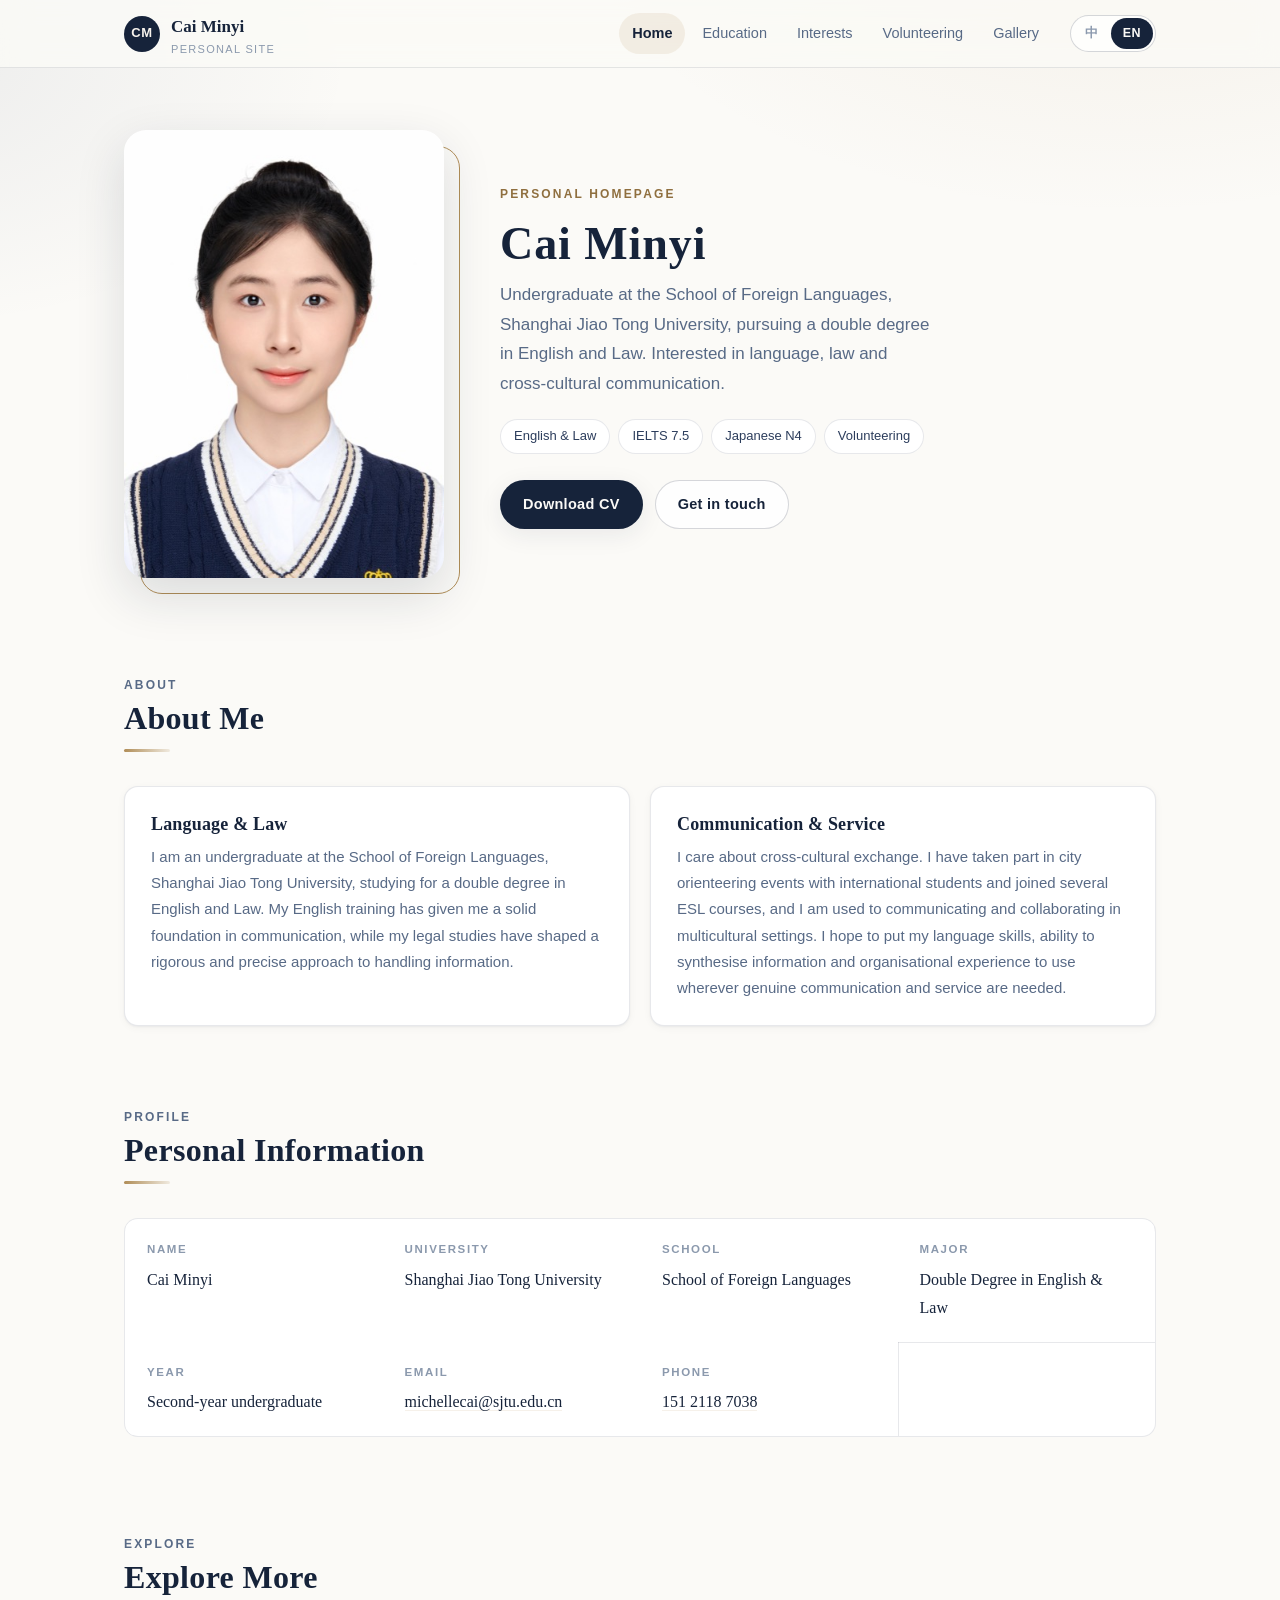
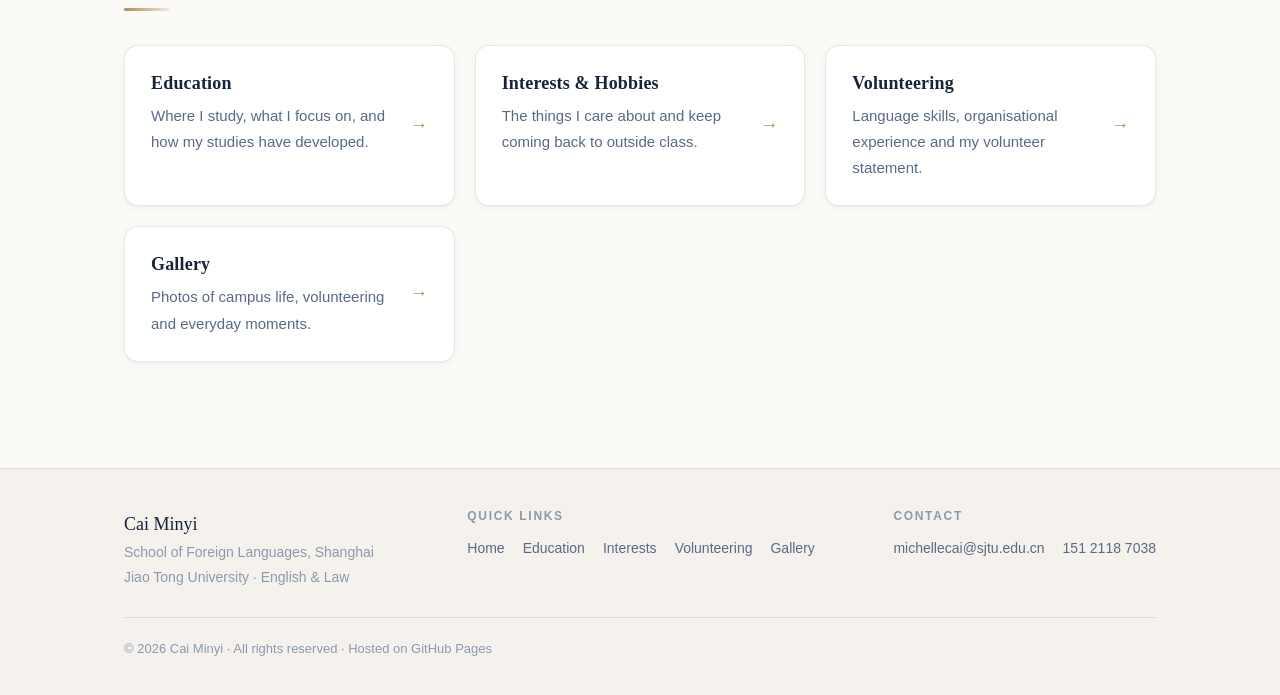
==== commit 9f4e91c4: "Add files via upload" ====
--- a/index.html
+++ b/index.html
@@ -3,466 +3,221 @@
 <head>
 <meta charset="utf-8">
 <meta name="viewport" content="width=device-width, initial-scale=1">
-<title>李杜 · 诗句互文｜李白与杜甫的数字人文阅读</title>
-<meta name="description" content="以句为单位对照李白与杜甫的全部存诗：23,448 组相似诗句的分布、互文网络、共用语汇，以及可逐句细读的原诗并置。">
-<meta name="author" content="李杜 · 诗句互文">
-<meta name="keywords" content="李白,杜甫,全唐诗,数字人文,互文,诗句相似度,数据可视化,唐诗">
-<meta name="robots" content="index,follow,max-image-preview:large">
-<meta name="theme-color" content="#f5efe4">
-<!-- 未设置站点地址：canonical 与分享卡片已省略。运行 tools/set_domain.py 后重新构建。 -->
+<title>个人主页 · 蔡敏依</title>
+<meta name="description" content="个人主页 · 蔡敏依 — 上海交通大学外国语学院英语-法学双学位在读。Personal homepage of Cai Minyi — English &amp; Law double degree at Shanghai Jiao Tong University.">
+<!-- 分享链接时的标题与简介 / link preview -->
 <meta property="og:type" content="website">
+<meta property="og:title" content="个人主页 · 蔡敏依">
+<meta property="og:description" content="上海交通大学外国语学院英语-法学双学位在读。">
 <meta property="og:locale" content="zh_CN">
-<meta property="og:site_name" content="李杜 · 诗句互文">
-<meta property="og:title" content="李杜 · 诗句互文｜23,448 组诗句的数字人文阅读">
-<meta property="og:description" content="句级对照李白与杜甫，看见两座唐诗高峰之间跨越时空的语词回声。">
-<meta name="twitter:card" content="summary_large_image">
-<meta name="twitter:title" content="李杜 · 诗句互文｜23,448 组诗句的数字人文阅读">
-<meta name="twitter:description" content="句级对照李白与杜甫，看见两座唐诗高峰之间跨越时空的语词回声。">
-
-<link rel="manifest" href="manifest.json">
-<link rel="apple-touch-icon" href="assets/apple-touch-icon.png">
-<link rel="preload" as="image" href="assets/libai.jpg">
-<link rel="preload" as="image" href="assets/dufu.jpg">
-<link rel="preload" as="script" href="assets/data.js">
-<link rel="icon" href="data:image/svg+xml,%3Csvg xmlns='http://www.w3.org/2000/svg' viewBox='0 0 64 64'%3E%3Crect width='64' height='64' rx='4' fill='%23a3352b'/%3E%3Ctext x='32' y='45' font-size='36' text-anchor='middle' fill='%23f7f0e4' font-family='Songti SC,serif'%3E%E6%9D%8E%3C/text%3E%3C/svg%3E">
-<link rel="stylesheet" href="assets/styles.css">
-<noscript><style>.reveal{opacity:1;transform:none}.nav__toggle{display:none}</style></noscript>
+<meta property="og:locale:alternate" content="en_US">
+<link rel="icon" href="favicon.svg" type="image/svg+xml">
+<link rel="stylesheet" href="style.css">
+<script>
+  /* 尽早确定语言，避免英文用户先看到中文 / pick the language before first paint */
+  (function () {
+    try {
+      var q = new URLSearchParams(location.search).get('lang');
+      var l = q || localStorage.getItem('cm-lang');
+      if (!l) l = (navigator.language || 'zh').toLowerCase().indexOf('zh') === 0 ? 'zh' : 'en';
+      if (l !== 'zh') document.documentElement.className += ' lang-en';
+    } catch (e) {}
+    setTimeout(function () {
+      document.documentElement.className =
+        document.documentElement.className.replace(/\blang-en\b/, '').replace(/\s+/g, ' ').trim();
+    }, 1800);
+  })();
+</script>
 </head>
-<body>
-<noscript><div style="padding:12px 20px;background:#f3ece0;border-bottom:1px solid #d8cbb6;font-size:12px;text-align:center;color:#6a6054">此页的对照数据与图表需要 JavaScript 才能呈现。</div></noscript>
-<div class="grain" aria-hidden="true"></div>
-<div class="scroll-progress" id="progress" aria-hidden="true"></div>
-
-<header class="nav" id="nav">
-  <a class="nav__brand" href="#cover" aria-label="回到封面">
-    <span class="nav__seal">李杜</span>
-    <span class="nav__name">诗句互文<em>Intertextuality</em></span>
-  </a>
-  <nav class="nav__links" aria-label="章节导航">
-    <a href="#poets"><i>一</i>两座高峰</a>
-    <a href="#overview"><i>二</i>相似度</a>
-    <a href="#read"><i>三</i>对照阅读</a>
-    <a href="#net"><i>四</i>互文之网</a>
-    <a href="#words"><i>五</i>共用语汇</a>
-    <a href="#library"><i>六</i>全唐诗</a>
-    <a href="#about"><i>七</i>数据</a>
-  </nav>
-  <button class="nav__toggle" id="navToggle" aria-label="展开导航" aria-expanded="false">
-    <span></span><span></span>
-  </button>
+<body data-title-key="title.home">
+
+<header class="site-header">
+  <div class="wrap">
+    <a class="brand" href="index.html">
+      <span class="monogram" data-i18n="site.monogram">CM</span>
+      <span>
+        <span data-i18n="site.name">蔡敏依</span>
+        <span class="brand-sub" data-i18n="site.role">Personal Site</span>
+      </span>
+    </a>
+    <button class="nav-toggle" type="button" data-i18n-aria="nav.menu" aria-label="打开菜单" aria-expanded="false" aria-controls="site-nav"><span></span></button>
+    <nav class="nav" id="site-nav" data-i18n-aria="nav.menu">
+      <ul>
+        <li><a href="index.html" class="active" data-i18n="nav.home">首页</a></li>
+        <li><a href="education.html" data-i18n="nav.education">教育经历</a></li>
+        <li><a href="hobbies.html" data-i18n="nav.hobbies">个人爱好</a></li>
+        <li><a href="volunteer.html" data-i18n="nav.volunteer">志愿经历</a></li>
+        <li><a href="gallery.html" data-i18n="nav.gallery">图片展示</a></li>
+      </ul>
+    </nav>
+    <div class="lang-switch" role="group" data-i18n-aria="lang.label">
+      <button type="button" data-lang-btn="zh" aria-pressed="true" data-i18n="lang.zh">中</button>
+      <button type="button" data-lang-btn="en" aria-pressed="false" data-i18n="lang.en">EN</button>
+    </div>
+  </div>
 </header>
 
-<main>
-  <!-- ============ 封面 ============ -->
-  <section class="cover" id="cover">
-    <div class="cover__figure cover__figure--libai" aria-hidden="true">
-      <div class="cover__img-wrap"><img src="assets/libai.jpg" alt="李白画像"></div>
-      <p class="cover__caption">李白 <span>701—762</span><br>唐翰林供奉</p>
-    </div>
-    <div class="cover__figure cover__figure--dufu" aria-hidden="true">
-      <div class="cover__img-wrap"><img src="assets/dufu.jpg" alt="杜甫画像"></div>
-      <p class="cover__caption">杜甫 <span>712—770</span><br>检校工部员外郎</p>
-    </div>
-
-    <div class="cover__ghost" aria-hidden="true">詩</div>
-
-    <div class="cover__inner">
-      <p class="eyebrow reveal">数字人文 · 全唐诗 · 句级互文分析</p>
-      <div class="cover__titlewrap">
-        <h1 class="cover__title reveal">李杜</h1>
-        <div class="cover__seal reveal" aria-hidden="true">诗魂</div>
-      </div>
-      <p class="cover__couplet reveal">李杜文章在，光焰万丈长</p>
-      <p class="cover__lede reveal">以句为单位，将李白与杜甫的全部存诗逐句对照，<br>在 23,448 组相似诗句之间，重见两座唐诗高峰跨越时空的回声。</p>
-      <div class="cover__actions reveal">
-        <a class="btn btn--solid" href="#overview">进入研究</a>
-        <a class="btn btn--ghost" href="#about">数据与方法</a>
-      </div>
-    </div>
-
-    <div class="cover__stats reveal">
-      <div class="stat">
-        <span class="stat__num" data-count="2546">0</span>
-        <span class="stat__label">存诗 <em>首</em></span>
-      </div>
-      <div class="stat">
-        <span class="stat__num" data-count="33816">0</span>
-        <span class="stat__label">诗句 <em>行</em></span>
-      </div>
-      <div class="stat">
-        <span class="stat__num" data-count="23448">0</span>
-        <span class="stat__label">句级对照 <em>组</em></span>
-      </div>
-      <div class="stat">
-        <span class="stat__num" data-count="0.723" data-decimals="3">0</span>
-        <span class="stat__label">中位相似度</span>
-      </div>
-    </div>
-
-  </section>
-
-  <!-- ============ 一 两座高峰 ============ -->
-  <section class="section poets" id="poets">
+<main id="main">
+
+  <!-- ==================== 首屏 · 个人信息 ==================== -->
+  <section class="hero">
+    <div class="wrap hero-grid">
+      <div class="portrait fade-in">
+        <img src="profile.jpg"
+             srcset="profile-sm.jpg 400w, profile.jpg 786w"
+             sizes="(max-width: 900px) 268px, 320px"
+             width="786" height="1100"
+             alt="蔡敏依证件照 / Portrait of Cai Minyi">
+      </div>
+
+      <div class="fade-in d1">
+        <p class="eyebrow" data-i18n="home.eyebrow">个人主页</p>
+        <h1>
+          <span data-i18n="site.name">蔡敏依</span>
+          <span class="name-en">Cai Minyi</span>
+        </h1>
+        <p class="lede" data-i18n="home.lede">上海交通大学外国语学院本科生，修读英语-法学双学位。关注语言、法律与跨文化交流。</p>
+
+        <ul class="tags">
+          <li data-i18n="home.tag1">英语-法学双学位</li>
+          <li data-i18n="home.tag2">雅思 7.5</li>
+          <li data-i18n="home.tag3">日语 N4</li>
+          <li data-i18n="home.tag4">志愿服务</li>
+        </ul>
+
+        <div class="btn-row">
+          <a class="btn btn-primary" href="volunteer-cv.docx" download data-i18n="home.btnCv">下载简历</a>
+          <a class="btn btn-ghost" href="mailto:michellecai@sjtu.edu.cn" data-i18n="home.btnContact">联系我</a>
+        </div>
+      </div>
+    </div>
+  </section>
+
+  <!-- ==================== 关于我 ==================== -->
+  <section class="section">
     <div class="wrap">
-      <header class="sec-head">
-        <span class="sec-num">一</span>
-        <div>
-          <h2>两座高峰</h2>
-          <p class="sec-en">Two Summits of Tang Poetry</p>
-        </div>
-      </header>
-
-      <div class="poets__grid">
-        <article class="poet-card reveal" data-poet="l">
-          <div class="poet-card__frame">
-            <img src="assets/libai.jpg" alt="李白画像" class="poet-card__img" loading="lazy" decoding="async">
-          </div>
-          <div class="poet-card__body">
-            <div class="poet-card__head">
-              <div><h3>李白</h3><span class="poet-card__alias">字太白 · 号青莲居士</span></div>
-              <span class="poet-card__dates">701 — 762</span>
-            </div>
-            <p class="poet-card__bio">少有逸才，志气宏放。二十五岁仗剑去国，辞亲远游；天宝元年奉诏入翰林，三载赐金放还。安史乱中因永王事流夜郎，中途遇赦。其诗想落天外，气盛言宜，贺知章一见，叹为「谪仙人」。</p>
-            <dl class="poet-card__stats">
-              <div><dt>存诗</dt><dd><b>1,084</b> 首</dd></div>
-              <div><dt>诗句</dt><dd><b>14,469</b> 行</dd></div>
-              <div><dt>参与对照</dt><dd><b>1,056</b> 首</dd></div>
-              <div><dt>最高相似</dt><dd><b>1.000</b></dd></div>
-            </dl>
-          </div>
+      <div class="section-head">
+        <p class="eyebrow" data-i18n="home.aboutEyebrow">About</p>
+        <h2 data-i18n="home.aboutTitle">关于我</h2>
+        <div class="rule"></div>
+      </div>
+      <div class="card-grid">
+        <article class="card">
+          <h3 data-i18n="home.aboutH1">语言与法律</h3>
+          <p data-i18n="home.aboutP1">我目前就读于上海交通大学外国语学院，修读英语-法学双学位。英语专业的训练为我打下了扎实的语言沟通基础，法学专业的学习则让我形成了严谨、准确的信息处理意识。</p>
         </article>
-
-        <div class="poets__divider" aria-hidden="true">
-          <i></i>
-          <span>天宝三载<br>洛阳初遇</span>
-          <i></i>
-        </div>
-
-        <article class="poet-card poet-card--r reveal" data-poet="d">
-          <div class="poet-card__frame">
-            <img src="assets/dufu.jpg" alt="杜甫画像" class="poet-card__img" loading="lazy" decoding="async">
-          </div>
-          <div class="poet-card__body">
-            <div class="poet-card__head">
-              <div><h3>杜甫</h3><span class="poet-card__alias">字子美 · 自号少陵野老</span></div>
-              <span class="poet-card__dates">712 — 770</span>
-            </div>
-            <p class="poet-card__bio">少壮漫游，困守长安十年。安史乱起，陷贼脱身，官左拾遗，贬华州司功参军。后入蜀筑成都草堂，晚年漂泊湖湘，卒于舟中。其诗沉郁顿挫，被誉为「诗史」，身后尊为「诗圣」。</p>
-            <dl class="poet-card__stats">
-              <div><dt>存诗</dt><dd><b>1,462</b> 首</dd></div>
-              <div><dt>诗句</dt><dd><b>19,347</b> 行</dd></div>
-              <div><dt>参与对照</dt><dd><b>1,428</b> 首</dd></div>
-              <div><dt>最高相似</dt><dd><b>1.000</b></dd></div>
-            </dl>
-          </div>
+        <article class="card">
+          <h3 data-i18n="home.aboutH2">沟通与服务</h3>
+          <p data-i18n="home.aboutP2">我重视跨文化交流，曾与国际留学生共同参与城市定向活动，并参与多期 ESL 课程，习惯在多元文化环境中沟通协作。我也希望把语言能力、信息整合能力与组织协调能力，用在真正需要沟通与服务的场合。</p>
         </article>
       </div>
-
-      <aside class="poets__note reveal">
-        <p><b>论交。</b>天宝三载（744）夏，李白与杜甫初遇于洛阳，同游梁宋、齐鲁，此后再未相见。杜甫此后写下十余首忆李白之作——「何时一尊酒，重与细论文」；李白亦有《沙丘城下寄杜甫》《鲁郡东石门送杜二甫》。两位诗人真正的「对话」，则藏在字句之间。</p>
-      </aside>
-    </div>
-  </section>
-
-  <!-- ============ 二 相似度全景 ============ -->
-  <section class="section overview" id="overview">
+    </div>
+  </section>
+
+  <!-- ==================== 个人信息 ==================== -->
+  <section class="section">
     <div class="wrap">
-      <header class="sec-head">
-        <span class="sec-num">二</span>
-        <div>
-          <h2>相似度全景</h2>
-          <p class="sec-en">The Distribution of Resemblance</p>
-        </div>
-      </header>
-
-      <div class="overview__grid">
-        <div class="panel reveal">
-          <div class="panel__head">
-            <h3>23,448 组对照的相似度分布</h3>
-            <p class="panel__hint">拖动阈值或直接拖动图中的虚线 · 纵轴为平方根刻度</p>
-          </div>
-          <div class="chart">
-            <canvas id="histCanvas" role="img" aria-label="句对齐相似度分布直方图"></canvas>
-            <div class="chart__tip" id="histTip" hidden>
-              <b></b><span></span>
-            </div>
-          </div>
-
-          <div class="chart-controls">
-            <div class="ctrl">
-              <label for="thresh">相似度阈值 <output id="threshVal">0.70</output></label>
-              <input type="range" id="thresh" min="7000" max="10000" step="50" value="7000">
-              <div class="ctrl__scale"><span>0.70</span><span>0.85</span><span>1.00</span></div>
-            </div>
-            <div class="readout">
-              <span class="readout__num" id="threshCount">23,448</span>
-              <span class="readout__label">组对照 ≥ 阈值</span>
-              <a class="link-arrow" href="#read" id="threshGo">用此阈值阅读 <i>→</i></a>
-            </div>
-          </div>
-        </div>
-
-        <div class="overview__side">
-          <div class="figure-card reveal">
-            <span class="figure-card__label">平均相似度</span>
-            <span class="figure-card__num" data-count="0.732" data-decimals="3">0</span>
-            <span class="figure-card__sub">中位 <b>0.723</b></span>
-          </div>
-          <div class="figure-card reveal">
-            <span class="figure-card__label">相似度 ≥ 0.80</span>
-            <span class="figure-card__num" data-count="951">0</span>
-            <span class="figure-card__sub">占全部对照的 <b>4.1%</b></span>
-          </div>
-          <div class="figure-card reveal">
-            <span class="figure-card__label">相似度 ≥ 0.90</span>
-            <span class="figure-card__num" data-count="27">0</span>
-            <span class="figure-card__sub">最接近的 <b>27</b> 组</span>
-          </div>
-          <div class="overview__text reveal">
-            <p>分布重度右偏：绝大多数对照挤在 0.70—0.75 的区间里，那是唐诗共用词汇与格律带来的「底噪」。阈值每上调一格，样本便成倍稀薄——越往右，越接近真正的「惊人相似」。</p>
-            <p>0.90 以上仅余 27 组，其中两组几乎逐字相同：李白「百里见秋毫」与杜甫「百里见秋毫」，李白「可望不可攀」与杜甫「可望不可攀」。</p>
-          </div>
-        </div>
-      </div>
-    </div>
-  </section>
-
-  <!-- ============ 三 对照阅读 ============ -->
-  <section class="section read" id="read">
+      <div class="section-head">
+        <p class="eyebrow" data-i18n="home.infoEyebrow">Profile</p>
+        <h2 data-i18n="home.infoTitle">个人信息</h2>
+        <div class="rule"></div>
+      </div>
+
+      <dl class="info-grid">
+        <div class="info-item">
+          <dt data-i18n="info.name">姓名</dt>
+          <dd data-i18n="info.nameVal">蔡敏依</dd>
+        </div>
+        <div class="info-item">
+          <dt data-i18n="info.school">学校</dt>
+          <dd data-i18n="info.schoolVal">上海交通大学</dd>
+        </div>
+        <div class="info-item">
+          <dt data-i18n="info.faculty">学院</dt>
+          <dd data-i18n="info.facultyVal">外国语学院</dd>
+        </div>
+        <div class="info-item">
+          <dt data-i18n="info.major">专业</dt>
+          <dd data-i18n="info.majorVal">英语-法学双学位</dd>
+        </div>
+        <div class="info-item">
+          <dt data-i18n="info.year">年级</dt>
+          <dd data-i18n="info.yearVal">大二在读</dd>
+        </div>
+        <div class="info-item">
+          <dt data-i18n="info.email">邮箱</dt>
+          <dd><a href="mailto:michellecai@sjtu.edu.cn">michellecai@sjtu.edu.cn</a></dd>
+        </div>
+        <div class="info-item">
+          <dt data-i18n="info.phone">手机</dt>
+          <dd><a href="tel:+8615121187038">151 2118 7038</a></dd>
+        </div>
+      </dl>
+    </div>
+  </section>
+
+  <!-- ==================== 继续浏览 ==================== -->
+  <section class="section">
     <div class="wrap">
-      <header class="sec-head">
-        <span class="sec-num">三</span>
-        <div>
-          <h2>对照阅读</h2>
-          <p class="sec-en">Reading Line against Line</p>
-        </div>
-      </header>
-
-      <p class="section-lede reveal">每一组对照，都是一个李白诗句与一个杜甫诗句的并置。检索语词、调整阈值，或让它随机抽出一组，然后把两首原诗放在一起细读。</p>
-
-      <aside class="pick reveal">
-        <span class="pick__label">一例</span>
-        <p>杜甫《春日忆李白》的「何时一尊酒」，与李白《鲁城北郭曲腰桑下送张子还嵩阳》的「何时一杯酒」相似度 <b>0.943</b>——诗人以诗忆李白，诗句也在忆李白。</p>
-        <button class="link-arrow" id="pickPair">并置细读 <i>→</i></button>
-      </aside>
-
-      <div class="toolbar reveal">
-        <div class="search">
-          <svg viewBox="0 0 24 24" aria-hidden="true"><circle cx="11" cy="11" r="7"></circle><path d="M16.5 16.5 21 21"></path></svg>
-          <input type="search" id="search" placeholder="检索诗句、诗题或序号，如「万里」「北征」" autocomplete="off" aria-label="检索诗句">
-          <button class="search__clear" id="searchClear" hidden aria-label="清空检索">×</button>
-        </div>
-        <div class="toolbar__right">
-          <label class="mini-range">
-            <span>≥ <output id="threshVal2">0.70</output></span>
-            <input type="range" id="thresh2" min="7000" max="10000" step="50" value="7000" aria-label="相似度阈值">
-          </label>
-          <div class="select" data-select>
-            <button class="select__btn" aria-haspopup="listbox" aria-expanded="false"><span id="sortLabel">相似度 · 高到低</span>
-              <svg viewBox="0 0 12 8" aria-hidden="true"><path d="M1 1.5 6 6.5l5-5"/></svg>
-            </button>
-            <ul class="select__list" role="listbox" id="sortList">
-              <li role="option" data-sort="sim-desc" aria-selected="true">相似度 · 高到低</li>
-              <li role="option" data-sort="sim-asc">相似度 · 低到高</li>
-              <li role="option" data-sort="l-id">按李白诗序</li>
-              <li role="option" data-sort="d-id">按杜甫诗序</li>
-            </ul>
-          </div>
-          <button class="btn btn--small" id="shuffle" aria-label="随机抽取一组对照" title="随机一组">
-            <svg viewBox="0 0 24 24" aria-hidden="true"><path d="M3 7h5l8 10h5M3 17h5l8-10h5"></path><path d="M17 4l3 3-3 3M17 14l3 3-3 3"></path></svg>
-            <span>随机一组</span>
-          </button>
-        </div>
-      </div>
-
-      <div class="chips" id="activeChips" hidden></div>
-
-      <div class="results-meta">
-        <span id="resultCount" aria-live="polite">23,448 组对照</span>
-        <span class="results-meta__hint">点击卡片并置原诗</span>
-      </div>
-
-      <div class="cards" id="cards"></div>
-      <div class="load-more-wrap">
-        <button class="btn btn--ghost btn--wide" id="more">加载更多 <span id="moreCount"></span></button>
-        <p class="load-more-note" id="loadNote"></p>
-      </div>
-    </div>
-  </section>
-
-  <!-- ============ 四 互文之网 ============ -->
-  <section class="section net" id="net">
-    <div class="wrap wrap--wide">
-      <header class="sec-head">
-        <span class="sec-num">四</span>
-        <div>
-          <h2>互文之网</h2>
-          <p class="sec-en">The Network of Echoes</p>
-        </div>
-      </header>
-      <p class="section-lede reveal">左为李白，右为杜甫。节点大小 = 该诗参与对照的条数；连线粗细 = 两诗之间的对照次数。悬停查看，点击进入原诗。</p>
-
-      <div class="net__stage reveal">
-        <canvas id="netCanvas" role="img" aria-label="李白与杜甫诗作互文网络图"></canvas>
-        <div class="net__tip" id="netTip" hidden></div>
-        <div class="net__legend">
-          <span><i class="dot dot--l"></i>李白</span>
-          <span><i class="dot dot--d"></i>杜甫</span>
-          <span><i class="line"></i>对照次数</span>
-          <span class="net__legend-hint">悬停节点以高亮 · 点击进入原诗</span>
-          <span class="net__legend-mobile">轻点节点阅读原诗</span>
-        </div>
-      </div>
-
-      <div class="net__insight reveal">
-        <div class="insight">
-          <h4>长诗的引力</h4>
-          <p>
-            对照最密集处，是两篇自传性的长篇。李白《经乱离后天恩流夜郎忆旧游书怀赠江夏韦太守良宰》
-            一百六十六句，牵出 <b>301</b> 组对照；杜甫《壮游》一百一十二句，牵出 <b>190</b> 组。
-            篇制愈长，可被比对的句子愈多，回声也愈密。
-          </p>
-        </div>
-        <div class="rank">
-          <div class="rank__col">
-            <h5>李白 · 对照最多的诗</h5>
-            <ol id="topL"></ol>
-          </div>
-          <div class="rank__col">
-            <h5>杜甫 · 对照最多的诗</h5>
-            <ol id="topD"></ol>
-          </div>
-        </div>
-      </div>
-    </div>
-  </section>
-
-  <!-- ============ 五 共用语汇 ============ -->
-  <section class="section words" id="words">
-    <div class="wrap">
-      <header class="sec-head">
-        <span class="sec-num">五</span>
-        <div>
-          <h2>共用语汇</h2>
-          <p class="sec-en">Shared Lexicon</p>
-        </div>
-      </header>
-      <p class="section-lede reveal">在同一组对照中，两个诗句同时含有的二字词。字面越接近，词越居其中。点击任一语词，回到对照阅读中查看它的每一次相遇。</p>
-      <div class="cloud" id="wordCloud"></div>
-      <div class="words__foot reveal">
-        <p>「万里」出现在 <b>196</b> 组对照之中，是李杜共享的度量单位；「不见」「白发」「别离」共同指向时间与离散；而「猛虎」的并现，则源自两人同题的乐府《猛虎行》。</p>
-      </div>
-    </div>
-  </section>
-
-  <!-- ============ 六 全唐诗 ============ -->
-  <section class="section library" id="library">
-    <div class="wrap">
-      <header class="sec-head">
-        <span class="sec-num">六</span>
-        <div>
-          <h2>全唐诗诗库</h2>
-          <p class="sec-en">Browsing the Corpus</p>
-        </div>
-      </header>
-      <p class="section-lede reveal">按《全唐诗》原书序号浏览两家的存诗。每首标题下方的数字，是该诗参与句级对照的条数。</p>
-
-      <div class="lib__bar reveal">
-        <div class="tabs" role="tablist">
-          <button class="tab is-on" data-poet="l" role="tab" aria-selected="true">李白 <span>1,084</span></button>
-          <button class="tab" data-poet="d" role="tab" aria-selected="false">杜甫 <span>1,462</span></button>
-        </div>
-        <div class="search search--sm">
-          <svg viewBox="0 0 24 24" aria-hidden="true"><circle cx="11" cy="11" r="7"></circle><path d="M16.5 16.5 21 21"></path></svg>
-          <input type="search" id="libSearch" placeholder="检索诗题或诗句" autocomplete="off" aria-label="检索诗库">
-        </div>
-        <div class="select" data-select>
-          <button class="select__btn" aria-haspopup="listbox" aria-expanded="false"><span id="libSortLabel">按全唐诗序号</span>
-            <svg viewBox="0 0 12 8" aria-hidden="true"><path d="M1 1.5 6 6.5l5-5"/></svg>
-          </button>
-          <ul class="select__list" role="listbox" id="libSortList">
-            <li role="option" data-sort="id" aria-selected="true">按全唐诗序号</li>
-            <li role="option" data-sort="match">按对照条数</li>
-            <li role="option" data-sort="len">按篇幅长短</li>
-          </ul>
-        </div>
-      </div>
-
-      <div class="lib__grid" id="libGrid"></div>
-      <div class="load-more-wrap">
-        <button class="btn btn--ghost btn--wide" id="libMore">加载更多 <span id="libMoreCount"></span></button>
-        <p class="load-more-note" id="libNote"></p>
-      </div>
-    </div>
-  </section>
-
-  <!-- ============ 七 数据 ============ -->
-  <section class="section about" id="about">
-    <div class="wrap">
-      <header class="sec-head">
-        <span class="sec-num">七</span>
-        <div>
-          <h2>数据与方法</h2>
-          <p class="sec-en">Data &amp; Method</p>
-        </div>
-      </header>
-
-      <div class="about__grid">
-        <div class="about__col reveal">
-          <h3>三份表格</h3>
-          <p>原始数据为三份 CSV：李白存诗、杜甫存诗，以及一份李白 × 杜甫的句级对照表。前两份记录「诗题、诗句、全唐诗序号、句序号」，对照表在两侧诗句之外，还给出了相似度与双方的定位信息。</p>
-          <table class="col-table">
-            <thead><tr><th>列</th><th>含义</th></tr></thead>
-            <tbody>
-              <tr><td>A — C</td><td>李白：作者、诗题、诗句</td></tr>
-              <tr><td>D — F</td><td>杜甫：作者、诗题、诗句</td></tr>
-              <tr><td><b>G</b></td><td>相似度（整数 7000—10000）</td></tr>
-              <tr><td><b>H — I</b></td><td>李白该诗的全唐诗序号 / 诗句在该诗中的位置</td></tr>
-              <tr><td><b>J — K</b></td><td>杜甫该诗的全唐诗序号 / 诗句在该诗中的位置</td></tr>
-            </tbody>
-          </table>
-        </div>
-
-        <div class="about__col reveal">
-          <h3>几处说明</h3>
-          <ul class="notes">
-            <li><b>相似度的呈现。</b>G 列取值恰在 7000—10000 之间，本页按「原始整数 ÷ 10000」换算为 0.70—1.00，保留三位小数；最大值 10000 即完全相同。</li>
-            <li><b>这已是一份筛过的相似。</b>对照表仅保留相似度不低于 0.70 的句对，共 23,448 行。低于此线的组合不在样本之内，因此分布左端是被截断的。</li>
-            <li><b>序号与句序。</b>H、J 为《全唐诗》中诗作的序号；I、K 为诗句在诗中的位置，从 0 开始计。页面显示时统一换算为「第 n 句」。</li>
-            <li><b>关于算法。</b>原始表格未注明相似度的计算方式。本页不对算法作推断，只呈现数值之间的关系，并把解释权交还给读者。</li>
-            <li><b>画像。</b>两幅人物画像由使用者提供，用作版面陈设，不参与任何计算。</li>
-          </ul>
-        </div>
-      </div>
-
-      <div class="about__quote reveal">
-        <blockquote>
-          李杜文章在，光焰万丈长。
-          <cite>韩愈《调张籍》</cite>
-        </blockquote>
-      </div>
-    </div>
-  </section>
+      <div class="section-head">
+        <p class="eyebrow" data-i18n="home.exploreEyebrow">Explore</p>
+        <h2 data-i18n="home.exploreTitle">继续浏览</h2>
+        <div class="rule"></div>
+      </div>
+
+      <div class="card-grid">
+        <a class="card link-card" href="education.html">
+          <h3 data-i18n="home.cardEduT">教育经历</h3>
+          <p data-i18n="home.cardEduD">就读院校、专业方向与学习历程。</p>
+        </a>
+        <a class="card link-card" href="hobbies.html">
+          <h3 data-i18n="home.cardHobT">个人爱好</h3>
+          <p data-i18n="home.cardHobD">课堂之外，我在意的事情与长期的兴趣。</p>
+        </a>
+        <a class="card link-card" href="volunteer.html">
+          <h3 data-i18n="home.cardVolT">志愿经历</h3>
+          <p data-i18n="home.cardVolD">语言能力、组织经验与志愿者自我陈述。</p>
+        </a>
+        <a class="card link-card" href="gallery.html">
+          <h3 data-i18n="home.cardGalT">图片展示</h3>
+          <p data-i18n="home.cardGalD">用照片记录校园、志愿活动与日常。</p>
+        </a>
+      </div>
+    </div>
+  </section>
+
 </main>
 
-<footer class="foot">
-  <div class="wrap foot__inner">
-    <span class="foot__seal">李杜</span>
-    <p>李白 × 杜甫 · 诗句互文可视化 · 数据来自使用者提供的三份 CSV</p>
-    <a href="#cover">回到顶部 ↑</a>
+<footer class="site-footer">
+  <div class="wrap">
+    <div class="footer-grid">
+      <div class="footer-col">
+        <p class="footer-name" data-i18n="site.name">蔡敏依</p>
+        <p data-i18n="footer.tagline">上海交通大学外国语学院 · 英语-法学双学位</p>
+      </div>
+      <div class="footer-col">
+        <h4 data-i18n="footer.linksTitle">快速链接</h4>
+        <ul class="footer-links">
+          <li><a href="index.html" data-i18n="nav.home">首页</a></li>
+          <li><a href="education.html" data-i18n="nav.education">教育经历</a></li>
+          <li><a href="hobbies.html" data-i18n="nav.hobbies">个人爱好</a></li>
+          <li><a href="volunteer.html" data-i18n="nav.volunteer">志愿经历</a></li>
+          <li><a href="gallery.html" data-i18n="nav.gallery">图片展示</a></li>
+        </ul>
+      </div>
+      <div class="footer-col">
+        <h4 data-i18n="footer.contactTitle">联系方式</h4>
+        <ul class="footer-links">
+          <li><a href="mailto:michellecai@sjtu.edu.cn">michellecai@sjtu.edu.cn</a></li>
+          <li><a href="tel:+8615121187038">151 2118 7038</a></li>
+        </ul>
+      </div>
+    </div>
+    <p class="footer-fine">© <span data-year>2025</span> <span data-i18n="site.name">蔡敏依</span> · <span data-i18n="footer.rights">保留所有权利</span> · <span data-i18n="footer.built">由 GitHub Pages 托管</span></p>
   </div>
 </footer>
 
-<!-- ============ 模态：并置细读 ============ -->
-<div class="modal" id="modal" role="dialog" aria-modal="true" aria-labelledby="modalTitle" hidden>
-  <div class="modal__scrim" data-close></div>
-  <div class="modal__panel">
-    <button class="modal__close" data-close aria-label="关闭">×</button>
-    <div class="modal__body" id="modalBody"></div>
-  </div>
-</div>
-
-<script src="assets/data.js"></script>
-<script src="assets/app.js"></script>
+<script src="i18n.js"></script>
+<script src="main.js"></script>
 </body>
 </html>
--- a/style.css
+++ b/style.css
@@ -0,0 +1,465 @@
+/* ==========================================================================
+   蔡敏依 · 个人主页  |  Cai Minyi · Personal Website
+   Author: built for GitHub Pages (pure static, no dependencies)
+   ========================================================================== */
+
+/* ---------- 1. Design tokens ---------- */
+:root {
+  --ink:        #16233a;
+  --ink-2:      #2c3d5c;
+  --ink-soft:   #586a86;
+  --ink-faint:  #8b99ad;
+  --paper:      #fbfaf7;
+  --paper-2:    #f3f0ea;
+  --card:       #ffffff;
+  --line:       rgba(22, 35, 58, .10);
+  --line-2:     rgba(22, 35, 58, .18);
+  --accent:     #b08d57;
+  --accent-2:   #8f6f3f;
+  --accent-soft:rgba(176, 141, 87, .12);
+  --shadow-sm:  0 1px 2px rgba(22, 35, 58, .05), 0 2px 8px rgba(22, 35, 58, .04);
+  --shadow-md:  0 6px 24px rgba(22, 35, 58, .08);
+  --shadow-lg:  0 18px 50px rgba(22, 35, 58, .14);
+
+  --serif: "Noto Serif SC", "Source Han Serif SC", "Songti SC", "SimSun", Georgia, "Times New Roman", serif;
+  --sans:  -apple-system, BlinkMacSystemFont, "Segoe UI", "PingFang SC",
+           "Hiragino Sans GB", "Microsoft YaHei", "Helvetica Neue", Arial, sans-serif;
+
+  --wrap: 1080px;
+  --radius: 14px;
+  --radius-lg: 22px;
+  --header-h: 68px;
+}
+
+/* ---------- 2. Reset / base ---------- */
+*, *::before, *::after { box-sizing: border-box; }
+
+html { scroll-behavior: smooth; -webkit-text-size-adjust: 100%; }
+
+body {
+  margin: 0;
+  font-family: var(--sans);
+  font-size: 16px;
+  line-height: 1.75;
+  color: var(--ink-2);
+  background: var(--paper);
+  background-image:
+    radial-gradient(900px 520px at 88% -12%, rgba(176, 141, 87, .10), transparent 62%),
+    radial-gradient(760px 460px at -8% 6%, rgba(44, 61, 92, .07), transparent 60%);
+  background-attachment: fixed;
+  -webkit-font-smoothing: antialiased;
+}
+
+/* height:auto is essential — the width/height attributes on <img> become
+   presentational hints for CSS height, which would otherwise stretch images. */
+img { max-width: 100%; height: auto; display: block; border-style: none; }
+a { color: var(--accent-2); text-decoration: none; transition: color .18s ease, opacity .18s ease; }
+a:hover { color: var(--ink); }
+
+h1, h2, h3, h4 {
+  font-family: var(--serif);
+  color: var(--ink);
+  font-weight: 600;
+  line-height: 1.28;
+  margin: 0 0 .5em;
+  letter-spacing: .01em;
+}
+
+p { margin: 0 0 1em; }
+
+:focus-visible {
+  outline: 2px solid var(--accent);
+  outline-offset: 3px;
+  border-radius: 4px;
+}
+
+/* ---------- 3. Layout helpers ---------- */
+.wrap { width: 100%; max-width: var(--wrap); margin: 0 auto; padding: 0 24px; }
+
+main { min-height: 60vh; }
+
+.section { padding: 64px 0 12px; }
+.section:last-of-type { padding-bottom: 76px; }
+
+.eyebrow {
+  display: inline-block;
+  font-size: 12px;
+  font-weight: 700;
+  letter-spacing: .18em;
+  text-transform: uppercase;
+  color: var(--accent-2);
+  margin-bottom: 10px;
+}
+
+.section-head { margin-bottom: 34px; max-width: 74ch; }
+.section-head h2 { font-size: clamp(24px, 3.4vw, 32px); margin-bottom: 10px; }
+.section-head p { color: var(--ink-soft); margin-bottom: 0; }
+
+.rule {
+  width: 46px; height: 3px; border-radius: 3px;
+  background: linear-gradient(90deg, var(--accent), rgba(176, 141, 87, .15));
+  margin: 0 0 22px;
+}
+
+/* ---------- 4. Header / navigation ---------- */
+.site-header {
+  position: sticky; top: 0; z-index: 60;
+  height: var(--header-h);
+  backdrop-filter: saturate(180%) blur(14px);
+  -webkit-backdrop-filter: saturate(180%) blur(14px);
+  background: rgba(251, 250, 247, .82);
+  border-bottom: 1px solid var(--line);
+}
+
+.site-header .wrap {
+  height: 100%;
+  display: flex; align-items: center; gap: 18px;
+}
+
+.brand {
+  display: flex; align-items: center; gap: 11px;
+  font-family: var(--serif); font-size: 17px; font-weight: 600;
+  color: var(--ink); white-space: nowrap;
+}
+.brand:hover { color: var(--ink); }
+.brand .monogram {
+  width: 36px; height: 36px; flex: 0 0 36px;
+  display: grid; place-items: center;
+  border-radius: 50%;
+  background: var(--ink); color: #f7f3ec;
+  font-size: 13px; font-weight: 700; letter-spacing: .04em;
+  font-family: var(--sans);
+}
+.brand .brand-sub { font-family: var(--sans); font-size: 11px; font-weight: 500; letter-spacing: .12em; color: var(--ink-faint); text-transform: uppercase; display: block; line-height: 1; margin-top: 2px; }
+
+.nav { margin-left: auto; }
+.nav ul { display: flex; align-items: center; gap: 4px; list-style: none; margin: 0; padding: 0; }
+.nav a {
+  display: block; padding: 8px 13px; border-radius: 999px;
+  font-size: 14.5px; color: var(--ink-soft); white-space: nowrap;
+  transition: background .18s ease, color .18s ease;
+}
+.nav a:hover { background: rgba(22, 35, 58, .05); color: var(--ink); }
+.nav a.active { color: var(--ink); font-weight: 600; background: var(--accent-soft); }
+
+/* language switch */
+.lang-switch {
+  display: inline-flex; align-items: center;
+  border: 1px solid var(--line-2); border-radius: 999px;
+  padding: 2px; background: rgba(255, 255, 255, .7);
+  flex: 0 0 auto;
+}
+.lang-switch button {
+  appearance: none; border: 0; background: transparent; cursor: pointer;
+  font: inherit; font-size: 12.5px; font-weight: 600; letter-spacing: .04em;
+  color: var(--ink-faint); padding: 5px 12px; border-radius: 999px;
+  transition: background .2s ease, color .2s ease;
+}
+.lang-switch button[aria-pressed="true"] { background: var(--ink); color: #fbfaf7; }
+.lang-switch button:hover[aria-pressed="false"] { color: var(--ink); }
+
+.nav-toggle {
+  display: none; margin-left: auto;
+  width: 42px; height: 38px; border: 1px solid var(--line-2); border-radius: 10px;
+  background: rgba(255, 255, 255, .7); cursor: pointer; padding: 0;
+  place-items: center;
+}
+.nav-toggle span, .nav-toggle span::before, .nav-toggle span::after {
+  content: ""; display: block; width: 17px; height: 1.6px; background: var(--ink); border-radius: 2px;
+  transition: transform .25s ease, opacity .2s ease;
+}
+.nav-toggle span { position: relative; }
+.nav-toggle span::before { position: absolute; top: -5.5px; }
+.nav-toggle span::after  { position: absolute; top: 5.5px; }
+body.nav-open .nav-toggle span { background: transparent; }
+body.nav-open .nav-toggle span::before { transform: translateY(5.5px) rotate(45deg); }
+body.nav-open .nav-toggle span::after  { transform: translateY(-5.5px) rotate(-45deg); }
+
+/* ---------- 5. Hero (home) ---------- */
+.hero { padding: 62px 0 28px; }
+.hero-grid {
+  display: grid; grid-template-columns: 320px 1fr;
+  gap: 56px; align-items: center;
+}
+
+.portrait { position: relative; }
+.portrait::after {
+  content: ""; position: absolute; inset: 16px -16px -16px 16px;
+  border: 1px solid var(--accent); border-radius: var(--radius-lg);
+  z-index: 0; pointer-events: none;
+}
+.portrait img {
+  position: relative; z-index: 1;
+  width: 100%; height: auto; border-radius: var(--radius-lg);
+  box-shadow: var(--shadow-lg);
+  background: var(--paper-2);
+}
+
+.hero h1 {
+  font-size: clamp(32px, 5vw, 46px);
+  letter-spacing: .02em; margin-bottom: 6px;
+}
+.hero .name-en {
+  display: block; font-family: var(--sans); font-size: 14px;
+  font-weight: 500; letter-spacing: .26em; text-transform: uppercase;
+  color: var(--accent-2); margin-bottom: 16px;
+}
+.hero .lede { font-size: 17px; color: var(--ink-soft); max-width: 46ch; margin-bottom: 20px; }
+
+.tags { display: flex; flex-wrap: wrap; gap: 8px; list-style: none; margin: 0 0 26px; padding: 0; }
+.tags li {
+  font-size: 13px; padding: 5px 13px; border-radius: 999px;
+  background: #fff; border: 1px solid var(--line); color: var(--ink-2);
+}
+
+.btn-row { display: flex; flex-wrap: wrap; gap: 12px; }
+.btn {
+  display: inline-flex; align-items: center; gap: 8px;
+  padding: 11px 22px; border-radius: 999px;
+  font-size: 14.5px; font-weight: 600; letter-spacing: .02em;
+  border: 1px solid transparent; cursor: pointer;
+  transition: transform .18s ease, box-shadow .18s ease, background .18s ease, color .18s ease;
+}
+.btn:hover { transform: translateY(-1px); }
+.btn-primary { background: var(--ink); color: #fbfaf7; box-shadow: var(--shadow-md); }
+.btn-primary:hover { background: #0f1a2c; color: #fff; }
+.btn-ghost { background: rgba(255, 255, 255, .8); border-color: var(--line-2); color: var(--ink); }
+.btn-ghost:hover { border-color: var(--accent); color: var(--accent-2); }
+
+/* ---------- 6. Info list ---------- */
+.info-grid {
+  display: grid; grid-template-columns: repeat(auto-fit, minmax(230px, 1fr));
+  gap: 0; background: var(--card);
+  border: 1px solid var(--line); border-radius: var(--radius);
+  overflow: hidden;
+}
+.info-item {
+  background: var(--card); padding: 20px 22px;
+  box-shadow: 1px 0 0 var(--line), 0 1px 0 var(--line);
+}
+.info-item dt {
+  font-size: 11.5px; font-weight: 700; letter-spacing: .14em;
+  text-transform: uppercase; color: var(--ink-faint); margin-bottom: 6px;
+}
+.info-item dd { margin: 0; font-size: 16px; color: var(--ink); font-family: var(--serif); }
+.info-item dd a { color: var(--ink); border-bottom: 1px solid var(--accent-soft); }
+.info-item dd a:hover { color: var(--accent-2); border-bottom-color: var(--accent); }
+
+/* ---------- 7. Cards ---------- */
+.card-grid { display: grid; grid-template-columns: repeat(auto-fit, minmax(260px, 1fr)); gap: 20px; }
+
+.card {
+  background: var(--card); border: 1px solid var(--line);
+  border-radius: var(--radius); padding: 26px 26px 24px;
+  box-shadow: var(--shadow-sm);
+  transition: transform .2s ease, box-shadow .2s ease, border-color .2s ease;
+}
+.card:hover { transform: translateY(-3px); box-shadow: var(--shadow-md); border-color: var(--line-2); }
+.card h3 { font-size: 18px; margin-bottom: 8px; }
+.card p { color: var(--ink-soft); font-size: 15px; margin-bottom: 0; }
+.card .icon {
+  width: 40px; height: 40px; border-radius: 11px; margin-bottom: 16px;
+  display: grid; place-items: center; background: var(--accent-soft);
+  color: var(--accent-2); font-size: 19px;
+}
+
+/* link-cards on home */
+.link-card { display: block; color: inherit; position: relative; padding-right: 46px; }
+.link-card::after {
+  content: "→"; position: absolute; right: 26px; top: 50%; transform: translateY(-50%);
+  color: var(--accent); font-size: 18px; transition: transform .2s ease;
+}
+.link-card:hover { color: inherit; }
+.link-card:hover::after { transform: translateY(-50%) translateX(4px); }
+
+/* ---------- 8. Timeline (education) ---------- */
+.timeline { position: relative; list-style: none; margin: 0; padding: 0 0 0 30px; }
+.timeline::before {
+  content: ""; position: absolute; left: 6px; top: 6px; bottom: 6px;
+  width: 1px; background: linear-gradient(180deg, var(--accent), rgba(176, 141, 87, .12));
+}
+.timeline > li { position: relative; padding: 0 0 34px; }
+.timeline > li::before {
+  content: ""; position: absolute; left: -30px; top: 8px;
+  width: 13px; height: 13px; border-radius: 50%;
+  background: var(--paper); border: 2px solid var(--accent);
+}
+.timeline .tl-when {
+  font-size: 12.5px; font-weight: 700; letter-spacing: .1em;
+  text-transform: uppercase; color: var(--accent-2); margin-bottom: 4px;
+}
+.timeline h3 { font-size: 19px; margin-bottom: 2px; }
+.timeline .tl-org { font-size: 14.5px; color: var(--ink-faint); margin-bottom: 10px; }
+.timeline p { color: var(--ink-soft); font-size: 15px; margin-bottom: 0; max-width: 68ch; }
+
+/* ---------- 9. Placeholder (待填写) ---------- */
+.tbd {
+  display: inline-block; font-family: var(--sans);
+  font-size: 12.5px; font-weight: 600; letter-spacing: .06em;
+  color: var(--accent-2); background: var(--accent-soft);
+  border: 1px dashed rgba(176, 141, 87, .55);
+  border-radius: 999px; padding: 2px 11px;
+}
+.tbd-block {
+  border: 1px dashed var(--line-2); border-radius: var(--radius);
+  padding: 22px 24px; background: rgba(255, 255, 255, .6);
+  color: var(--ink-faint); font-size: 15px;
+}
+.tbd-block strong { color: var(--ink-soft); font-weight: 600; }
+
+/* ---------- 10. Gallery ---------- */
+.gallery {
+  display: grid; gap: 16px; align-items: start;
+  grid-template-columns: repeat(auto-fill, minmax(280px, 1fr));
+}
+.gallery figure {
+  margin: 0; position: relative; overflow: hidden;
+  border-radius: var(--radius); background: var(--card);
+  border: 1px solid var(--line); box-shadow: var(--shadow-sm);
+  cursor: zoom-in;
+  transition: transform .22s ease, box-shadow .22s ease;
+}
+.gallery figure:hover { transform: translateY(-3px); box-shadow: var(--shadow-md); }
+.gallery img {
+  width: 100%; height: auto; aspect-ratio: 4 / 3;
+  object-fit: cover; transition: transform .5s ease;
+}
+.gallery figure:hover img { transform: scale(1.04); }
+.gallery figcaption {
+  padding: 13px 16px 15px; font-size: 14px; color: var(--ink-2);
+  border-top: 1px solid var(--line);
+}
+.gallery figcaption small { display: block; color: var(--ink-faint); font-size: 12.5px; margin-top: 3px; }
+
+/* lightbox */
+.lightbox {
+  position: fixed; inset: 0; z-index: 200;
+  display: none; place-items: center; padding: 24px;
+  background: rgba(12, 18, 30, .92);
+  backdrop-filter: blur(3px);
+}
+.lightbox.open { display: grid; animation: fade .22s ease; }
+.lightbox img {
+  max-width: min(1080px, 94vw); max-height: 82vh; width: auto;
+  border-radius: 10px; box-shadow: 0 30px 80px rgba(0, 0, 0, .5);
+}
+.lightbox .lb-cap { color: #e8e3da; text-align: center; margin-top: 14px; font-size: 14.5px; }
+.lightbox .lb-close {
+  position: absolute; top: 18px; right: 22px;
+  width: 44px; height: 44px; border-radius: 50%;
+  border: 1px solid rgba(255, 255, 255, .3); background: rgba(255, 255, 255, .08);
+  color: #fff; font-size: 20px; line-height: 1; cursor: pointer;
+}
+.lightbox .lb-close:hover { background: rgba(255, 255, 255, .2); }
+.lightbox .lb-nav {
+  position: absolute; top: 50%; transform: translateY(-50%);
+  width: 46px; height: 46px; border-radius: 50%; cursor: pointer;
+  border: 1px solid rgba(255, 255, 255, .3); background: rgba(255, 255, 255, .08);
+  color: #fff; font-size: 18px; line-height: 1;
+}
+.lightbox .lb-nav:hover { background: rgba(255, 255, 255, .2); }
+.lightbox .lb-prev { left: 20px; }
+.lightbox .lb-next { right: 20px; }
+@media (max-width: 620px) { .lightbox .lb-nav { display: none; } }
+
+/* ---------- 11. Quote / statement ---------- */
+.quote {
+  background: var(--card); border: 1px solid var(--line);
+  border-left: 3px solid var(--accent);
+  border-radius: 0 var(--radius) var(--radius) 0;
+  padding: 28px 30px; box-shadow: var(--shadow-sm);
+  color: var(--ink-2); font-size: 16px;
+}
+.quote p:last-child { margin-bottom: 0; }
+
+/* ---------- 12. Page header (inner pages) ---------- */
+.page-head { padding: 56px 0 8px; }
+.page-head h1 { font-size: clamp(28px, 4.4vw, 40px); margin-bottom: 12px; }
+.page-head p { color: var(--ink-soft); max-width: 66ch; }
+
+/* ---------- 13. Footer ---------- */
+.site-footer {
+  border-top: 1px solid var(--line);
+  background: rgba(243, 240, 234, .7);
+  padding: 40px 0 34px; margin-top: 30px;
+  font-size: 14px; color: var(--ink-faint);
+}
+.footer-grid {
+  display: flex; flex-wrap: wrap; gap: 22px;
+  align-items: flex-start; justify-content: space-between;
+}
+.footer-links { display: flex; flex-wrap: wrap; gap: 18px; list-style: none; margin: 0; padding: 0; }
+.footer-links a { color: var(--ink-soft); }
+.footer-links a:hover { color: var(--accent-2); }
+
+/* ---------- 14. Page transition ---------- */
+@media (prefers-reduced-motion: no-preference) {
+  .fade-in { animation: rise .5s cubic-bezier(.22, .8, .3, 1) both; }
+  .fade-in.d1 { animation-delay: .06s; }
+  .fade-in.d2 { animation-delay: .12s; }
+  .fade-in.d3 { animation-delay: .18s; }
+}
+@keyframes rise { from { opacity: 0; transform: translateY(14px); } to { opacity: 1; transform: none; } }
+@keyframes fade { from { opacity: 0; } to { opacity: 1; } }
+
+/* ---------- 15. Responsive ---------- */
+@media (max-width: 900px) {
+  .hero-grid { grid-template-columns: 1fr; gap: 38px; }
+  .portrait { max-width: 268px; }
+  .portrait::after { inset: 12px -12px -12px 12px; }
+}
+
+@media (max-width: 820px) {
+  :root { --header-h: 62px; }
+  .nav-toggle { display: grid; }
+  .nav {
+    position: fixed; left: 0; right: 0; top: var(--header-h);
+    margin: 0; padding: 10px 18px 18px;
+    background: rgba(251, 250, 247, .98);
+    border-bottom: 1px solid var(--line);
+    box-shadow: var(--shadow-md);
+    transform: translateY(-12px); opacity: 0; pointer-events: none;
+    transition: transform .22s ease, opacity .22s ease;
+  }
+  body.nav-open .nav { transform: none; opacity: 1; pointer-events: auto; }
+  .nav ul { flex-direction: column; align-items: stretch; gap: 2px; }
+  .nav a { padding: 12px 14px; border-radius: 10px; font-size: 15.5px; }
+  .lang-switch { margin-left: 10px; }
+  .brand .brand-sub { display: none; }
+}
+
+@media (max-width: 560px) {
+  body { font-size: 15.5px; }
+  .wrap { padding: 0 18px; }
+  .section { padding: 46px 0 8px; }
+  .hero { padding: 40px 0 20px; }
+  .btn { padding: 10px 18px; font-size: 14px; }
+  .card { padding: 22px 20px; }
+  .quote { padding: 22px 20px; }
+}
+
+/* ---------- 16. Footer details ---------- */
+.footer-col { min-width: 190px; }
+.footer-col h4 {
+  font-family: var(--sans); font-size: 12px; font-weight: 700;
+  letter-spacing: .14em; text-transform: uppercase; color: var(--ink-faint);
+  margin: 0 0 12px;
+}
+.footer-name { font-family: var(--serif); font-size: 18px; color: var(--ink); margin-bottom: 6px; }
+.footer-col p { margin-bottom: 0; max-width: 34ch; }
+.footer-fine {
+  margin: 28px 0 0; padding-top: 20px;
+  border-top: 1px solid var(--line);
+  font-size: 13px; color: var(--ink-faint);
+}
+
+/* ---------- 17. Avoid a flash of the wrong language ---------- */
+html.lang-en body { opacity: 0; }
+html.lang-en.i18n-ready body { opacity: 1; transition: opacity .2s ease; }
+html[data-lang="en"] .name-en { display: none; }
+
+/* ---------- 18. Print ---------- */
+@media print {
+  .site-header, .site-footer, .btn-row, .lightbox { display: none !important; }
+  body { background: #fff; opacity: 1 !important; }
+}
